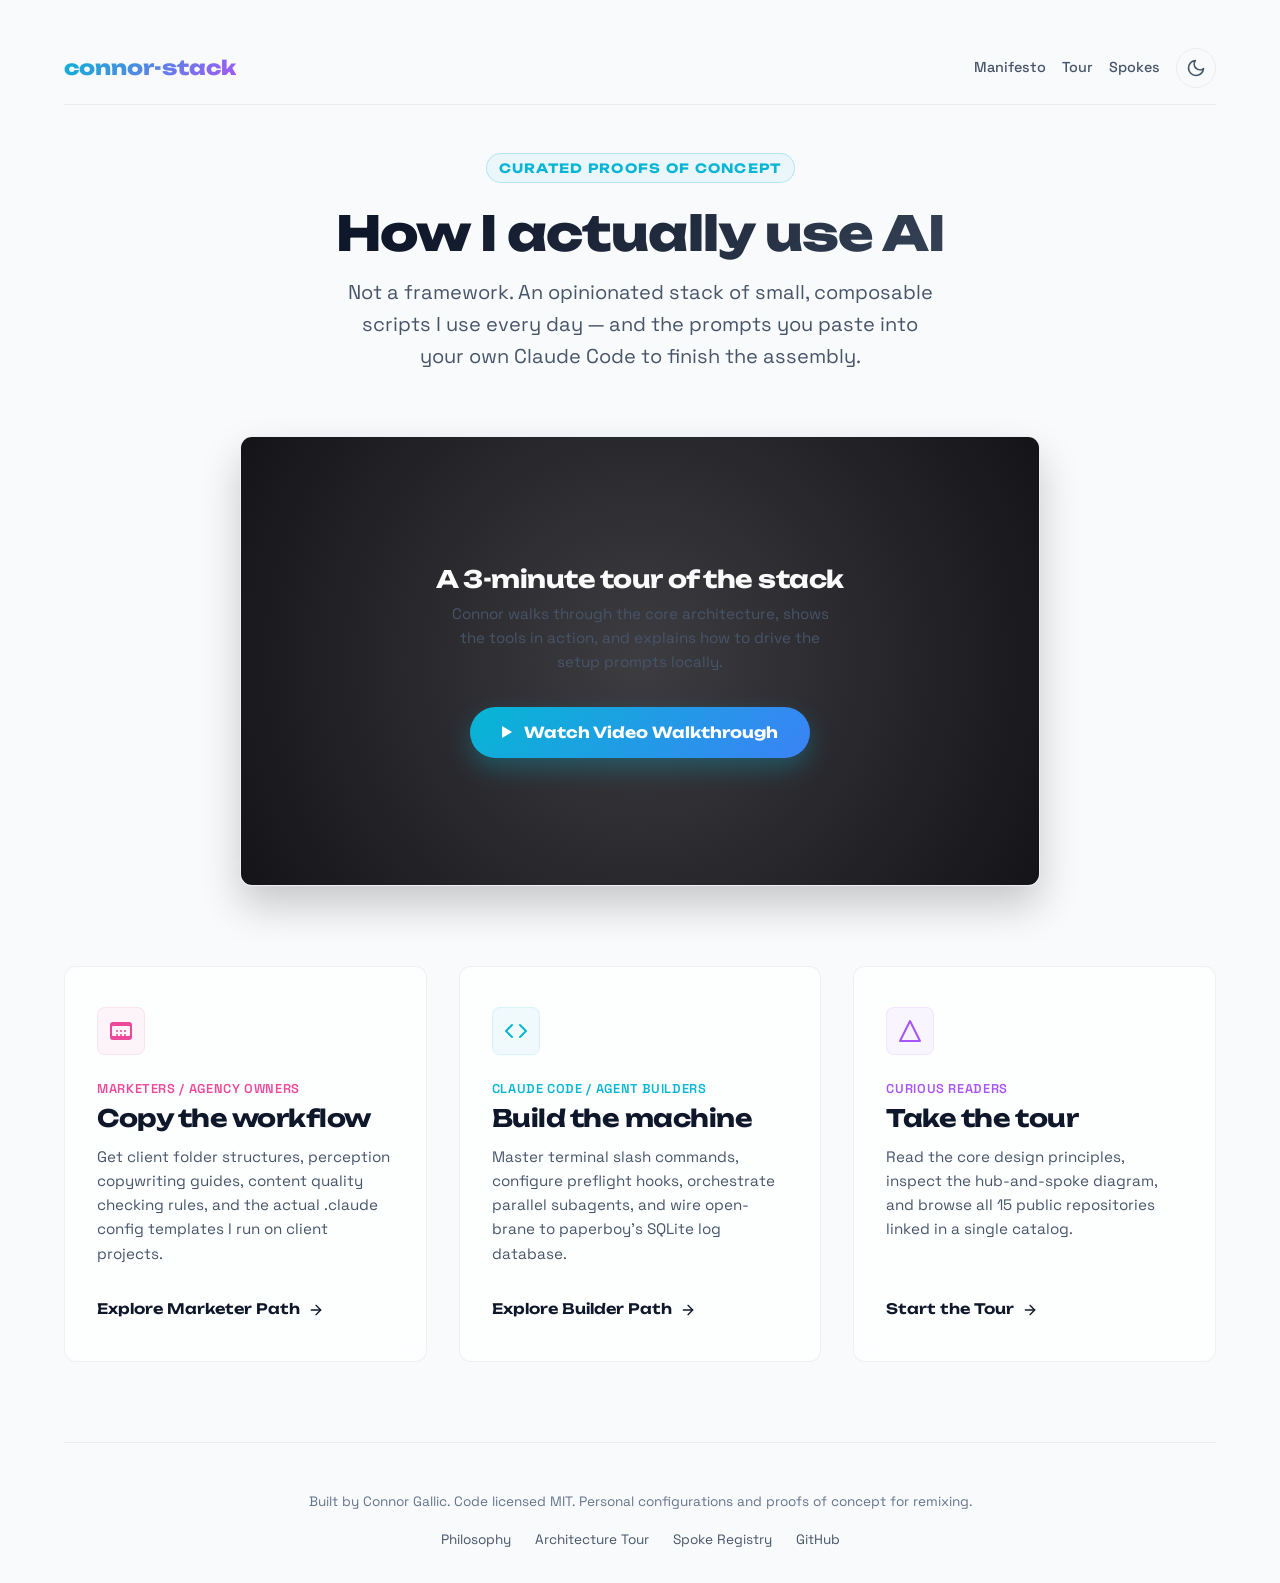
==== index.html @ 99c13b55 "Build Choose-Your-Own-Adventure portal structure and setup prompts" ====
<!DOCTYPE html>
<html lang="en">
<head>
  <meta charset="UTF-8">
  <meta name="viewport" content="width=device-width, initial-scale=1.0">
  <title>connor-stack — Choose Your Own Adventure AI Portal</title>
  <meta name="description" content="An interactive portal showcasing Connor Gallic's personal AI stack. Explore composable agents, content quality loops, and custom setup prompts.">
  <link rel="stylesheet" href="index.css">
</head>
<body>

  <div class="layout-container">
    <!-- Navigation bar -->
    <header class="nav-header" role="banner">
      <a href="index.html" class="brand" id="nav-brand-link">
        <span class="brand-accent">connor-stack</span>
      </a>
      <nav class="nav-actions" role="navigation" aria-label="Main Navigation">
        <a href="philosophy.html" class="nav-link" id="nav-philosophy-link">Manifesto</a>
        <a href="tour.html" class="nav-link" id="nav-tour-link">Tour</a>
        <a href="spokes.html" class="nav-link" id="nav-spokes-link">Spokes</a>
        <button class="theme-toggle-btn" id="theme-toggle-button" aria-label="Toggle color theme" title="Toggle dark/light mode">
          <svg width="20" height="20" viewBox="0 0 24 24" fill="none" stroke="currentColor" stroke-width="2" stroke-linecap="round" stroke-linejoin="round" class="theme-icon">
            <circle cx="12" cy="12" r="4"></circle>
            <path d="M12 2v2"></path>
            <path d="M12 20v2"></path>
            <path d="M5 5l1.5 1.5"></path>
            <path d="M17.5 17.5L19 19"></path>
            <path d="M2 12h2"></path>
            <path d="M20 12h2"></path>
            <path d="M5 19l1.5-1.5"></path>
            <path d="M17.5 6.5L19 5"></path>
          </svg>
        </button>
      </nav>
    </header>

    <!-- Main Content Area -->
    <main role="main">
      <section class="hero" aria-labelledby="main-heading">
        <span class="hero-tag">Curated Proofs of Concept</span>
        <h1 class="hero-title" id="main-heading">How I actually use AI</h1>
        <p class="hero-subtitle">Not a framework. An opinionated stack of small, composable scripts I use every day — and the prompts you paste into your own Claude Code to finish the assembly.</p>
      </section>

      <!-- Video walkthrough player placeholder -->
      <section class="video-showcase" aria-label="Video Introduction">
        <div class="video-wrapper">
          <div class="video-placeholder" id="intro-video-container">
            <h2 class="video-placeholder-title">A 3-minute tour of the stack</h2>
            <p class="video-placeholder-desc">Connor walks through the core architecture, shows the tools in action, and explains how to drive the setup prompts locally.</p>
            <button class="play-trigger" id="video-play-trigger" aria-label="Play introduction video">
              <span class="play-icon"></span>
              <span>Watch Video Walkthrough</span>
            </button>
          </div>
        </div>
      </section>

      <!-- The Three Doors Route Selection -->
      <section class="doors-grid" aria-label="Audience Pathways">
        
        <!-- Marketer Door -->
        <a href="marketer/index.html" class="door-card marketer" id="door-marketer-link">
          <div class="door-icon-wrapper">
            <svg width="24" height="24" viewBox="0 0 24 24" fill="none" stroke="currentColor" stroke-width="2" stroke-linecap="round" stroke-linejoin="round">
              <path d="M4 4h16c1.1 0 2 .9 2 2v12c0 1.1-.9 2-2 2H4c-1.1 0-2-.9-2-2V6c0-1.1.9-2 2-2z"></path>
              <rect x="2" y="6" width="20" height="12" rx="2"></rect>
              <path d="M12 12h.01"></path>
              <path d="M16 16h.01"></path>
              <path d="M8 16h.01"></path>
              <path d="M12 16h.01"></path>
              <path d="M8 12h.01"></path>
              <path d="M16 12h.01"></path>
            </svg>
          </div>
          <span class="door-meta">Marketers / Agency Owners</span>
          <h3 class="door-title">Copy the workflow</h3>
          <p class="door-desc">Get client folder structures, perception copywriting guides, content quality checking rules, and the actual .claude config templates I run on client projects.</p>
          <span class="door-action">
            <span>Explore Marketer Path</span>
            <svg class="arrow-icon" width="16" height="16" viewBox="0 0 24 24" fill="none" stroke="currentColor" stroke-width="2" stroke-linecap="round" stroke-linejoin="round">
              <line x1="5" y1="12" x2="19" y2="12"></line>
              <polyline points="12 5 19 12 12 19"></polyline>
            </svg>
          </span>
        </a>

        <!-- Builder Door -->
        <a href="builder/index.html" class="door-card builder" id="door-builder-link">
          <div class="door-icon-wrapper">
            <svg width="24" height="24" viewBox="0 0 24 24" fill="none" stroke="currentColor" stroke-width="2" stroke-linecap="round" stroke-linejoin="round">
              <polyline points="16 18 22 12 16 6"></polyline>
              <polyline points="8 6 2 12 8 18"></polyline>
            </svg>
          </div>
          <span class="door-meta">Claude Code / Agent Builders</span>
          <h3 class="door-title">Build the machine</h3>
          <p class="door-desc">Master terminal slash commands, configure preflight hooks, orchestrate parallel subagents, and wire open-brane to paperboy's SQLite log database.</p>
          <span class="door-action">
            <span>Explore Builder Path</span>
            <svg class="arrow-icon" width="16" height="16" viewBox="0 0 24 24" fill="none" stroke="currentColor" stroke-width="2" stroke-linecap="round" stroke-linejoin="round">
              <line x1="5" y1="12" x2="19" y2="12"></line>
              <polyline points="12 5 19 12 12 19"></polyline>
            </svg>
          </span>
        </a>

        <!-- Curious Door -->
        <a href="tour.html" class="door-card curious" id="door-tour-link">
          <div class="door-icon-wrapper">
            <svg width="24" height="24" viewBox="0 0 24 24" fill="none" stroke="currentColor" stroke-width="2" stroke-linecap="round" stroke-linejoin="round">
              <polygon points="12 2 2 22 22 22"></polygon>
            </svg>
          </div>
          <span class="door-meta">Curious Readers</span>
          <h3 class="door-title">Take the tour</h3>
          <p class="door-desc">Read the core design principles, inspect the hub-and-spoke diagram, and browse all 15 public repositories linked in a single catalog.</p>
          <span class="door-action">
            <span>Start the Tour</span>
            <svg class="arrow-icon" width="16" height="16" viewBox="0 0 24 24" fill="none" stroke="currentColor" stroke-width="2" stroke-linecap="round" stroke-linejoin="round">
              <line x1="5" y1="12" x2="19" y2="12"></line>
              <polyline points="12 5 19 12 12 19"></polyline>
            </svg>
          </span>
        </a>

      </section>
    </main>

    <!-- Footer Area -->
    <footer class="footer" role="contentinfo">
      <p class="footer-text">Built by Connor Gallic. Code licensed MIT. Personal configurations and proofs of concept for remixing.</p>
      <div class="footer-links">
        <a href="philosophy.html" class="footer-link">Philosophy</a>
        <a href="tour.html" class="footer-link">Architecture Tour</a>
        <a href="spokes.html" class="footer-link">Spoke Registry</a>
        <a href="https://github.com/cgallic/connor-stack" class="footer-link" target="_blank" rel="noopener">GitHub</a>
      </div>
    </footer>
  </div>

  <script>
    // Theme control using light-dark() CSS reactivity and color-scheme properties
    const themeBtn = document.getElementById('theme-toggle-button');
    
    // Get initial preference
    let currentTheme = localStorage.getItem('theme');
    if (!currentTheme) {
      currentTheme = window.matchMedia('(prefers-color-scheme: light)').matches ? 'light' : 'dark';
    }
    
    // Set initial layout
    document.documentElement.style.colorScheme = currentTheme;
    updateThemeIcon(currentTheme);
    
    themeBtn.addEventListener('click', () => {
      const isDark = document.documentElement.style.colorScheme === 'dark';
      const nextTheme = isDark ? 'light' : 'dark';
      
      document.documentElement.style.colorScheme = nextTheme;
      localStorage.setItem('theme', nextTheme);
      updateThemeIcon(nextTheme);
    });

    function updateThemeIcon(theme) {
      const isDark = theme === 'dark';
      // Change SVGs or icon states natively
      themeBtn.querySelector('.theme-icon').innerHTML = isDark 
        ? `<circle cx="12" cy="12" r="4"></circle><path d="M12 2v2"></path><path d="M12 20v2"></path><path d="M5 5l1.5 1.5"></path><path d="M17.5 17.5L19 19"></path><path d="M2 12h2"></path><path d="M20 12h2"></path><path d="M5 19l1.5-1.5"></path><path d="M17.5 6.5L19 5"></path>`
        : `<path d="M21 12.79A9 9 0 1 1 11.21 3 7 7 0 0 0 21 12.79z"></path>`;
    }

    // Video play trigger demo feedback (avoids broken page loads while video is empty)
    const playTrigger = document.getElementById('video-play-trigger');
    playTrigger.addEventListener('click', () => {
      const container = document.getElementById('intro-video-container');
      container.innerHTML = `
        <div style="width: 100%; height: 100%; display: flex; align-items: center; justify-content: center; background: #000;">
          <p style="color: var(--text-dark); font-family: var(--font-display); font-size: 1.1rem; font-weight: 500;">
            Video walkthrough will be recorded and linked before final launch.
          </p>
        </div>
      `;
    });
  </script>
</body>
</html>
---- index.css ----
@import url('https://fonts.googleapis.com/css2?family=Space+Grotesk:wght@400;500;600;700&family=Unbounded:wght@300;400;500;600;700;800;900&display=swap');

:root {
  color-scheme: dark light;
  
  /* Palette definitions using modern color spec */
  --bg-dark: #08070b;
  --bg-light: #f8fafc;
  --text-dark: #fafafa;
  --text-light: #0f172a;
  
  --primary-glow: rgba(59, 130, 246, 0.15);
  --accent-cyan: #06b6d4;
  --accent-blue: #3b82f6;
  --accent-purple: #a855f7;
  --accent-pink: #ec4899;
  
  /* Apply light-dark() native utility */
  --background: light-dark(var(--bg-light), var(--bg-dark));
  --text-primary: light-dark(var(--text-light), var(--text-dark));
  --text-secondary: light-dark(#475569, #94a3b8);
  --text-muted: light-dark(#64748b, #64748b);
  
  --card-bg: light-dark(rgba(255, 255, 255, 0.7), rgba(13, 12, 18, 0.6));
  --card-border: light-dark(rgba(15, 23, 42, 0.06), rgba(255, 255, 255, 0.05));
  --card-border-hover: light-dark(rgba(59, 130, 246, 0.3), rgba(6, 182, 212, 0.3));
  
  --nav-bg: light-dark(rgba(241, 245, 249, 0.8), rgba(8, 7, 11, 0.7));
  
  --scrollbar-thumb: light-dark(#cbd5e1, #1e1b4b);
  --scrollbar-track: light-dark(#f1f5f9, #08070b);
  
  --code-bg: light-dark(#f1f5f9, #111019);
  --code-border: light-dark(#e2e8f0, #222035);
  
  --font-display: 'Unbounded', -apple-system, BlinkMacSystemFont, 'Segoe UI', Roboto, sans-serif;
  --font-sans: 'Space Grotesk', -apple-system, BlinkMacSystemFont, 'Segoe UI', Roboto, sans-serif;
  
  --transition-speed: 0.3s;
  --transition-bounce: cubic-bezier(0.34, 1.56, 0.64, 1);
}

/* Reset and base configurations */
* {
  box-sizing: border-box;
  margin: 0;
  padding: 0;
}

html {
  scroll-behavior: smooth;
  height: 100%;
}

body {
  background-color: var(--background);
  color: var(--text-primary);
  font-family: var(--font-sans);
  line-height: 1.6;
  min-height: 100%;
  overflow-x: hidden;
  transition: background-color var(--transition-speed) ease, color var(--transition-speed) ease;
}

/* Scrollbar customization */
body {
  scrollbar-color: var(--scrollbar-thumb) var(--scrollbar-track);
  scrollbar-width: thin;
}

::-webkit-scrollbar {
  width: 8px;
  height: 8px;
}

::-webkit-scrollbar-track {
  background: var(--scrollbar-track);
}

::-webkit-scrollbar-thumb {
  background: var(--scrollbar-thumb);
  border-radius: 4px;
}

/* Typography styles matching voice rules (no visual clutter, clean weights) */
h1, h2, h3, h4, h5, h6 {
  font-family: var(--font-display);
  font-weight: 700;
  letter-spacing: -0.02em;
  line-height: 1.2;
}

p {
  font-weight: 400;
  color: var(--text-secondary);
}

/* Selection highlight */
::selection {
  background-color: rgba(6, 182, 212, 0.25);
  color: inherit;
}

/* Main Layout Grid */
.layout-container {
  max-width: 1200px;
  margin: 0 auto;
  padding: 2rem 1.5rem;
  display: flex;
  flex-direction: column;
  min-height: 100vh;
}

/* Navigation bar */
.nav-header {
  display: flex;
  justify-content: space-between;
  align-items: center;
  padding: 1rem 0;
  margin-bottom: 3rem;
  border-bottom: 1px solid var(--card-border);
}

.brand {
  font-family: var(--font-display);
  font-size: 1.25rem;
  font-weight: 800;
  text-decoration: none;
  color: var(--text-primary);
  display: flex;
  align-items: center;
  gap: 0.5rem;
}

.brand-accent {
  background: linear-gradient(135deg, var(--accent-cyan), var(--accent-purple));
  -webkit-background-clip: text;
  -webkit-text-fill-color: transparent;
}

.nav-actions {
  display: flex;
  align-items: center;
  gap: 1rem;
}

.nav-link {
  text-decoration: none;
  color: var(--text-secondary);
  font-size: 0.9rem;
  font-weight: 500;
  transition: color var(--transition-speed) ease;
}

.nav-link:hover {
  color: var(--text-primary);
}

/* Theme Toggle Button */
.theme-toggle-btn {
  background: none;
  border: 1px solid var(--card-border);
  border-radius: 9999px;
  width: 40px;
  height: 40px;
  cursor: pointer;
  display: flex;
  align-items: center;
  justify-content: center;
  color: var(--text-secondary);
  transition: all var(--transition-speed) ease;
}

.theme-toggle-btn:hover {
  border-color: var(--accent-cyan);
  color: var(--text-primary);
  box-shadow: 0 0 10px rgba(6, 182, 212, 0.15);
}

/* Hero Section */
.hero {
  text-align: center;
  margin-bottom: 4rem;
  animation: fadeIn 0.8s ease-out;
}

.hero-tag {
  display: inline-block;
  font-family: var(--font-display);
  font-size: 0.8rem;
  font-weight: 700;
  text-transform: uppercase;
  letter-spacing: 0.1em;
  padding: 0.25rem 0.75rem;
  border: 1px solid rgba(6, 182, 212, 0.25);
  border-radius: 9999px;
  color: var(--accent-cyan);
  background-color: rgba(6, 182, 212, 0.05);
  margin-bottom: 1.5rem;
}

.hero-title {
  font-size: 3rem;
  font-weight: 800;
  margin-bottom: 1rem;
  line-height: 1.1;
  background: linear-gradient(135deg, var(--text-primary) 30%, var(--text-secondary));
  -webkit-background-clip: text;
  -webkit-text-fill-color: transparent;
}

.hero-subtitle {
  font-size: 1.25rem;
  max-width: 600px;
  margin: 0 auto;
  color: var(--text-secondary);
}

/* Media Video Section */
.video-showcase {
  margin-bottom: 5rem;
  animation: fadeIn 1s ease-out;
}

.video-wrapper {
  position: relative;
  width: 100%;
  max-width: 800px;
  margin: 0 auto;
  aspect-ratio: 16/9;
  border-radius: 12px;
  overflow: hidden;
  background: var(--card-bg);
  border: 1px solid var(--card-border);
  box-shadow: 0 20px 40px rgba(0, 0, 0, 0.2);
}

.video-placeholder {
  position: absolute;
  inset: 0;
  display: flex;
  flex-direction: column;
  align-items: center;
  justify-content: center;
  text-align: center;
  background: radial-gradient(circle at center, rgba(13, 12, 18, 0.8) 0%, rgba(8, 7, 11, 0.95) 100%);
  padding: 2rem;
  z-index: 2;
  transition: opacity var(--transition-speed) ease;
}

.video-placeholder-title {
  font-size: 1.5rem;
  font-weight: 700;
  margin-bottom: 0.5rem;
  color: var(--text-dark);
}

.video-placeholder-desc {
  font-size: 0.95rem;
  color: var(--text-secondary);
  max-width: 400px;
  margin-bottom: 2rem;
}

.play-trigger {
  background: linear-gradient(135deg, var(--accent-cyan), var(--accent-blue));
  border: none;
  border-radius: 9999px;
  padding: 1rem 2rem;
  font-family: var(--font-display);
  font-size: 0.95rem;
  font-weight: 700;
  color: #ffffff;
  cursor: pointer;
  display: flex;
  align-items: center;
  gap: 0.75rem;
  box-shadow: 0 10px 25px rgba(6, 182, 212, 0.3);
  transition: all var(--transition-speed) var(--transition-bounce);
}

.play-trigger:hover {
  transform: scale(1.05);
  box-shadow: 0 15px 30px rgba(6, 182, 212, 0.4);
}

.play-icon {
  width: 0;
  height: 0;
  border-top: 6px solid transparent;
  border-bottom: 6px solid transparent;
  border-left: 10px solid #ffffff;
}

/* Card Doors Grid */
.doors-grid {
  display: grid;
  grid-template-columns: repeat(auto-fit, minmax(320px, 1fr));
  gap: 2rem;
  margin-bottom: 5rem;
}

.door-card {
  background: var(--card-bg);
  border: 1px solid var(--card-border);
  border-radius: 12px;
  padding: 2.5rem 2rem;
  text-decoration: none;
  color: inherit;
  display: flex;
  flex-direction: column;
  position: relative;
  overflow: hidden;
  transition: all var(--transition-speed) var(--transition-bounce);
  backdrop-filter: blur(12px);
  -webkit-backdrop-filter: blur(12px);
}

.door-card::before {
  content: '';
  position: absolute;
  top: 0;
  left: 0;
  right: 0;
  height: 2px;
  background: linear-gradient(90deg, transparent, transparent);
  transition: background var(--transition-speed) ease;
}

.door-card:hover {
  transform: translateY(-6px);
  border-color: var(--card-border-hover);
  box-shadow: 0 15px 30px rgba(8, 7, 11, 0.15), 0 0 20px rgba(6, 182, 212, 0.05);
}

.door-card.marketer:hover::before {
  background: linear-gradient(90deg, transparent, var(--accent-pink), transparent);
}

.door-card.builder:hover::before {
  background: linear-gradient(90deg, transparent, var(--accent-cyan), transparent);
}

.door-card.curious:hover::before {
  background: linear-gradient(90deg, transparent, var(--accent-purple), transparent);
}

.door-icon-wrapper {
  width: 48px;
  height: 48px;
  border-radius: 8px;
  display: flex;
  align-items: center;
  justify-content: center;
  margin-bottom: 1.5rem;
  background-color: rgba(255, 255, 255, 0.03);
  border: 1px solid var(--card-border);
}

.door-card.marketer .door-icon-wrapper {
  color: var(--accent-pink);
  background-color: rgba(236, 72, 153, 0.05);
  border-color: rgba(236, 72, 153, 0.1);
}

.door-card.builder .door-icon-wrapper {
  color: var(--accent-cyan);
  background-color: rgba(6, 182, 212, 0.05);
  border-color: rgba(6, 182, 212, 0.1);
}

.door-card.curious .door-icon-wrapper {
  color: var(--accent-purple);
  background-color: rgba(168, 85, 247, 0.05);
  border-color: rgba(168, 85, 247, 0.1);
}

.door-title {
  font-size: 1.5rem;
  font-weight: 700;
  margin-bottom: 0.75rem;
  color: var(--text-primary);
  display: flex;
  align-items: center;
  justify-content: space-between;
}

.door-meta {
  font-size: 0.8rem;
  text-transform: uppercase;
  letter-spacing: 0.05em;
  font-weight: 600;
  margin-bottom: 0.25rem;
}

.door-card.marketer .door-meta { color: var(--accent-pink); }
.door-card.builder .door-meta { color: var(--accent-cyan); }
.door-card.curious .door-meta { color: var(--accent-purple); }

.door-desc {
  font-size: 0.95rem;
  color: var(--text-secondary);
  margin-bottom: 2rem;
  flex-grow: 1;
}

.door-action {
  font-family: var(--font-display);
  font-weight: 600;
  font-size: 0.9rem;
  display: flex;
  align-items: center;
  gap: 0.5rem;
  color: var(--text-primary);
}

.arrow-icon {
  transition: transform var(--transition-speed) var(--transition-bounce);
}

.door-card:hover .arrow-icon {
  transform: translateX(4px);
}

/* Footer rules */
.footer {
  margin-top: auto;
  padding-top: 3rem;
  border-top: 1px solid var(--card-border);
  text-align: center;
}

.footer-text {
  font-size: 0.85rem;
  color: var(--text-muted);
}

.footer-links {
  display: flex;
  justify-content: center;
  gap: 1.5rem;
  margin-top: 1rem;
}

.footer-link {
  text-decoration: none;
  font-size: 0.85rem;
  color: var(--text-secondary);
  transition: color var(--transition-speed) ease;
}

.footer-link:hover {
  color: var(--text-primary);
}

/* Keyframes animations */
@keyframes fadeIn {
  from {
    opacity: 0;
    transform: translateY(10px);
  }
  to {
    opacity: 1;
    transform: translateY(0);
  }
}

/* Responsive breakdowns */
@media (max-width: 768px) {
  .hero-title {
    font-size: 2.25rem;
  }
  
  .hero-subtitle {
    font-size: 1.1rem;
  }
  
  .doors-grid {
    grid-template-columns: 1fr;
  }
}
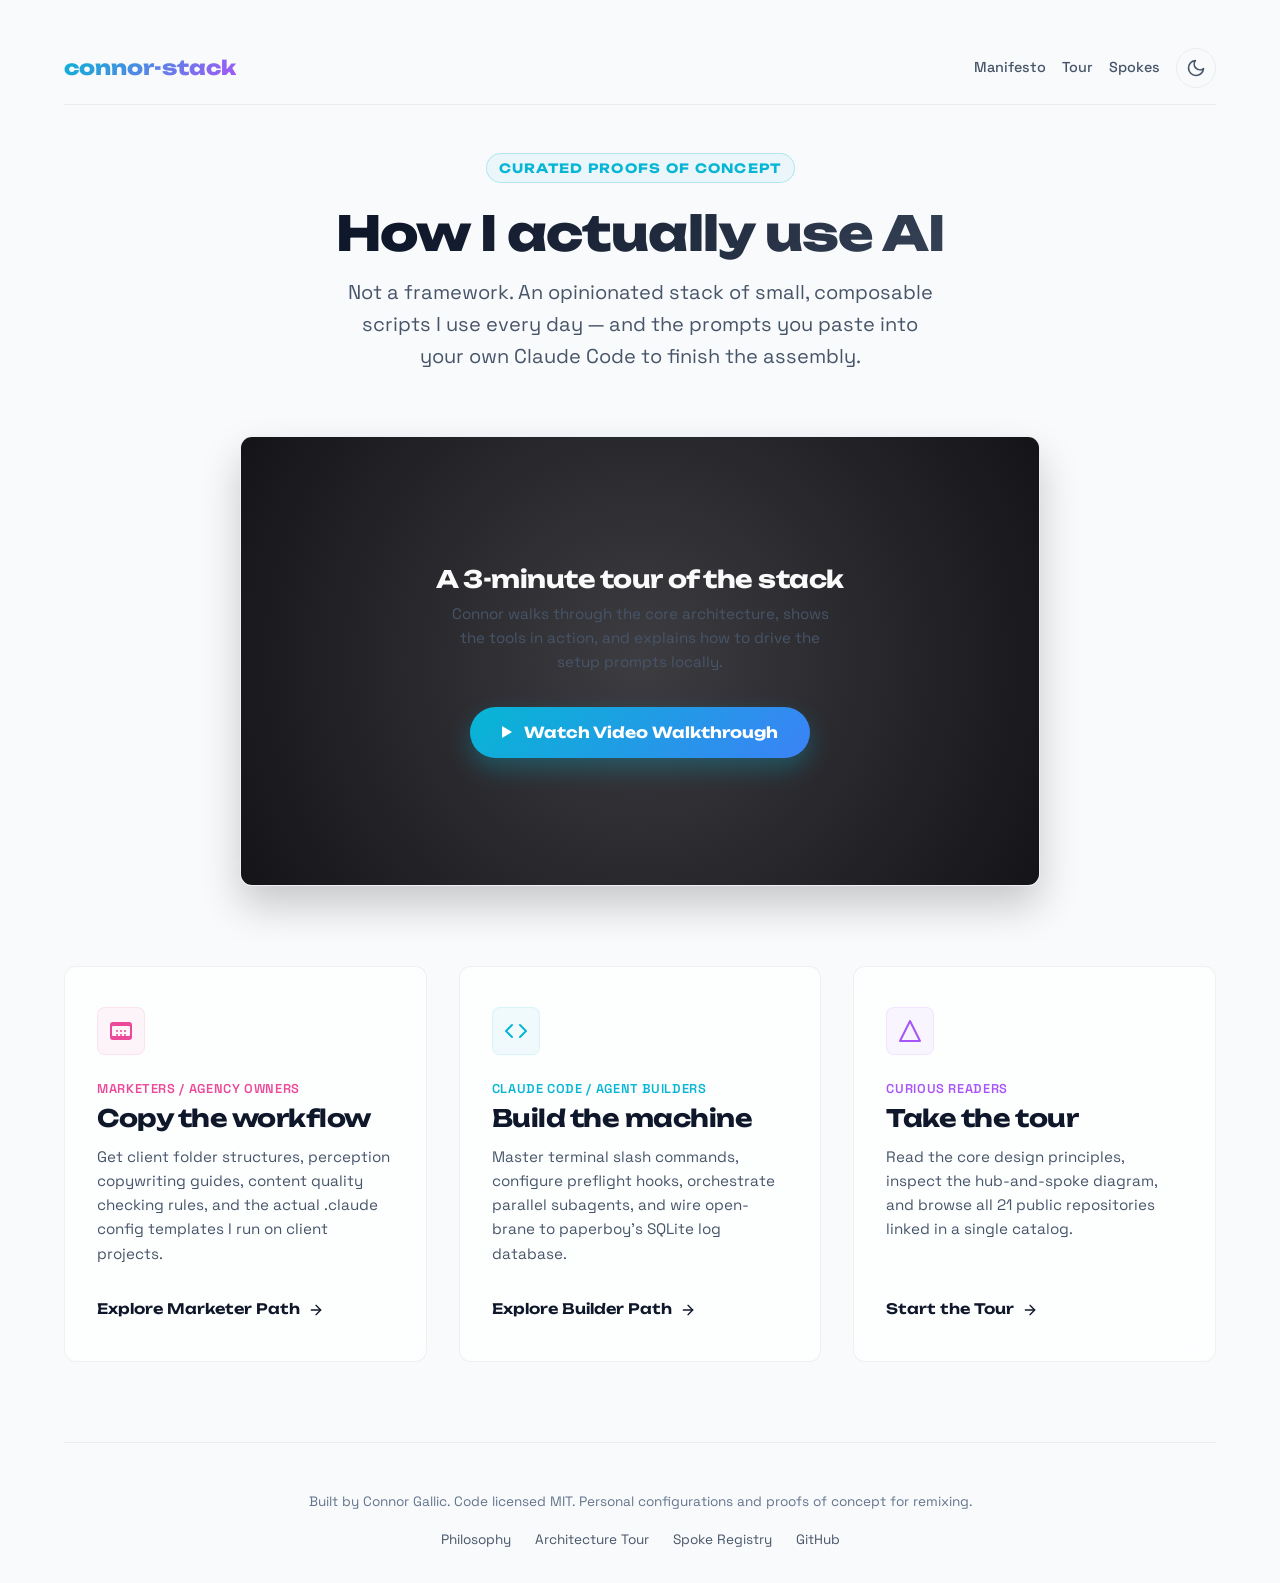
==== commit ad127cc8: "Add missing public repositories and update total spokes count to 21 across pages and orientation pro" ====
--- a/index.html
+++ b/index.html
@@ -115,7 +115,7 @@
           </div>
           <span class="door-meta">Curious Readers</span>
           <h3 class="door-title">Take the tour</h3>
-          <p class="door-desc">Read the core design principles, inspect the hub-and-spoke diagram, and browse all 15 public repositories linked in a single catalog.</p>
+          <p class="door-desc">Read the core design principles, inspect the hub-and-spoke diagram, and browse all 21 public repositories linked in a single catalog.</p>
           <span class="door-action">
             <span>Start the Tour</span>
             <svg class="arrow-icon" width="16" height="16" viewBox="0 0 24 24" fill="none" stroke="currentColor" stroke-width="2" stroke-linecap="round" stroke-linejoin="round">
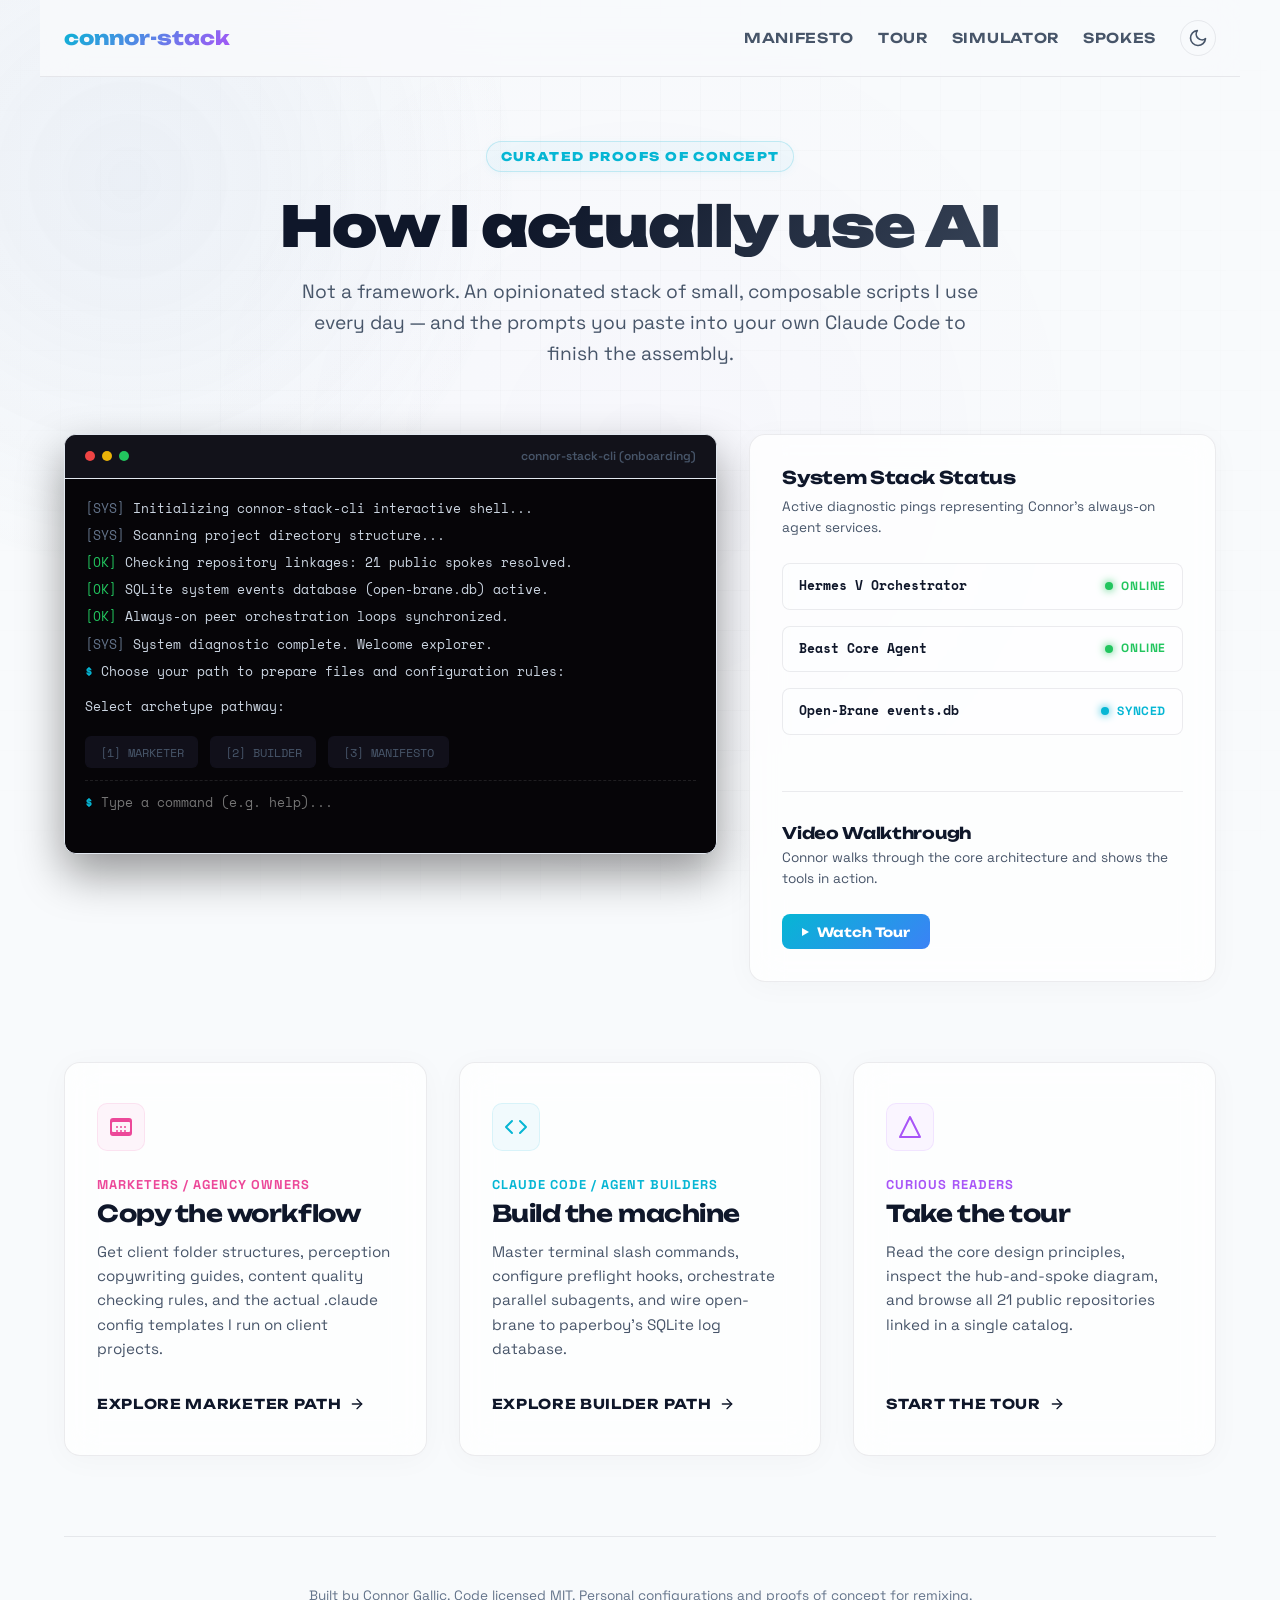
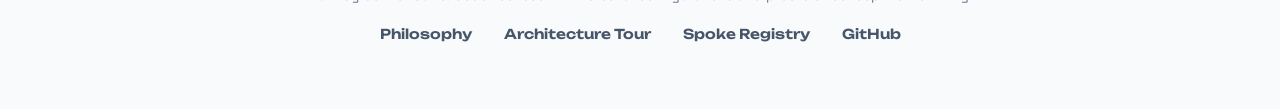
==== commit f35324cf: "feat: implement interactive hacking console, audio synthesizer, matrix canvas, mouse-glow tracking, " ====
--- a/index.html
+++ b/index.html
@@ -6,8 +6,268 @@
   <title>connor-stack — Choose Your Own Adventure AI Portal</title>
   <meta name="description" content="An interactive portal showcasing Connor Gallic's personal AI stack. Explore composable agents, content quality loops, and custom setup prompts.">
   <link rel="stylesheet" href="index.css">
+  <style>
+    /* Homepage-specific styles for the interactive terminal */
+    .dashboard-section {
+      display: grid;
+      grid-template-columns: 1.4fr 1fr;
+      gap: 2rem;
+      margin-bottom: 5rem;
+      animation: fadeIn 1s ease-out;
+    }
+
+    @media (max-width: 900px) {
+      .dashboard-section {
+        grid-template-columns: 1fr;
+      }
+    }
+
+    .home-terminal {
+      display: flex;
+      flex-direction: column;
+      height: 420px;
+    }
+
+    .home-terminal .terminal-body {
+      flex-grow: 1;
+      height: 340px;
+      overflow-y: auto;
+      font-family: var(--font-mono);
+      font-size: 0.8rem;
+      background: #060508;
+      padding: 1.25rem;
+      border-radius: 0 0 12px 12px;
+      line-height: 1.5;
+    }
+
+    .term-log-line {
+      margin-bottom: 0.5rem;
+      white-space: pre-wrap;
+    }
+
+    .term-prompt-line {
+      color: var(--accent-cyan);
+      font-weight: 700;
+    }
+
+    .term-success-line {
+      color: #22c55e;
+    }
+
+    .term-system-line {
+      color: var(--text-muted);
+    }
+
+    .term-selection-line {
+      margin-top: 1rem;
+      display: flex;
+      flex-direction: column;
+      gap: 0.5rem;
+    }
+
+    .term-btn-row {
+      display: flex;
+      gap: 0.75rem;
+      flex-wrap: wrap;
+      margin-top: 0.5rem;
+    }
+
+    .term-interactive-btn {
+      background: #11101a;
+      border: 1px solid var(--card-border);
+      color: var(--text-secondary);
+      font-family: var(--font-mono);
+      font-size: 0.75rem;
+      padding: 0.4rem 0.85rem;
+      border-radius: 6px;
+      cursor: pointer;
+      transition: all var(--transition-speed);
+    }
+
+    .term-interactive-btn:hover {
+      border-color: var(--accent-cyan);
+      color: var(--text-primary);
+      background: rgba(6, 182, 212, 0.05);
+    }
+
+    .cursor-blink {
+      display: inline-block;
+      width: 8px;
+      height: 14px;
+      background: var(--text-primary);
+      margin-left: 2px;
+      animation: cursorBlink 1s step-end infinite;
+      vertical-align: middle;
+    }
+
+    @keyframes cursorBlink {
+      from, to { background-color: transparent }
+      50% { background-color: var(--text-primary) }
+    }
+
+    /* Live Stack Pings panel */
+    .status-panel {
+      background: var(--card-bg);
+      border: 1px solid var(--card-border);
+      border-radius: 16px;
+      padding: 2rem;
+      display: flex;
+      flex-direction: column;
+      justify-content: space-between;
+      backdrop-filter: blur(16px);
+      -webkit-backdrop-filter: blur(16px);
+      box-shadow: 0 4px 30px rgba(0, 0, 0, 0.03);
+    }
+
+    .status-header {
+      margin-bottom: 1.5rem;
+    }
+
+    .status-title {
+      font-family: var(--font-display);
+      font-size: 1.1rem;
+      font-weight: 700;
+      color: var(--text-primary);
+      margin-bottom: 0.5rem;
+    }
+
+    .status-desc {
+      font-size: 0.85rem;
+      color: var(--text-secondary);
+    }
+
+    .status-list {
+      display: flex;
+      flex-direction: column;
+      gap: 1rem;
+      margin-bottom: 1.5rem;
+    }
+
+    .status-item {
+      display: flex;
+      justify-content: space-between;
+      align-items: center;
+      padding: 0.75rem 1rem;
+      background: rgba(255, 255, 255, 0.02);
+      border: 1px solid var(--card-border);
+      border-radius: 8px;
+    }
+
+    .status-name {
+      font-family: var(--font-mono);
+      font-size: 0.8rem;
+      font-weight: 700;
+      color: var(--text-primary);
+    }
+
+    .status-indicator-group {
+      display: flex;
+      align-items: center;
+      gap: 0.5rem;
+    }
+
+    .status-text {
+      font-size: 0.75rem;
+      font-weight: 700;
+      text-transform: uppercase;
+      letter-spacing: 0.05em;
+    }
+
+    .status-text.online {
+      color: #22c55e;
+    }
+
+    .status-text.synced {
+      color: var(--accent-cyan);
+    }
+
+    /* Video section styling */
+    .video-showcase-inline {
+      border-top: 1px solid var(--card-border);
+      padding-top: 2rem;
+      margin-top: 2rem;
+      display: flex;
+      justify-content: space-between;
+      align-items: center;
+      flex-wrap: wrap;
+      gap: 1.5rem;
+    }
+
+    .video-info-block {
+      flex-grow: 1;
+      min-width: 250px;
+    }
+
+    .video-title-mini {
+      font-family: var(--font-display);
+      font-size: 1rem;
+      font-weight: 700;
+      color: var(--text-primary);
+      margin-bottom: 0.25rem;
+    }
+
+    .video-desc-mini {
+      font-size: 0.85rem;
+      color: var(--text-secondary);
+      max-width: 450px;
+    }
+
+    .video-btn-container {
+      display: flex;
+      align-items: center;
+    }
+
+    .play-btn-mini {
+      background: linear-gradient(135deg, var(--accent-cyan), var(--accent-blue));
+      border: none;
+      border-radius: 8px;
+      padding: 0.6rem 1.25rem;
+      font-family: var(--font-display);
+      font-size: 0.8rem;
+      font-weight: 700;
+      color: #ffffff;
+      cursor: pointer;
+      display: flex;
+      align-items: center;
+      gap: 0.5rem;
+      transition: all var(--transition-speed);
+    }
+
+    .play-btn-mini:hover {
+      box-shadow: 0 4px 15px rgba(6, 182, 212, 0.3);
+      transform: translateY(-1px);
+    }
+
+    .play-icon-mini {
+      width: 0;
+      height: 0;
+      border-top: 4px solid transparent;
+      border-bottom: 4px solid transparent;
+      border-left: 7px solid #ffffff;
+    }
+
+    /* Pathway link unlock overlay */
+    .glow-unlock-btn {
+      background: linear-gradient(135deg, var(--accent-cyan), var(--accent-purple));
+      color: #ffffff !important;
+      border: none;
+      box-shadow: 0 4px 15px rgba(168, 85, 247, 0.3);
+      animation: pulseGlowBtn 2s infinite;
+    }
+
+    @keyframes pulseGlowBtn {
+      0% { box-shadow: 0 0 0 0 rgba(168, 85, 247, 0.5); }
+      70% { box-shadow: 0 0 0 10px rgba(168, 85, 247, 0); }
+      100% { box-shadow: 0 0 0 0 rgba(168, 85, 247, 0); }
+    }
+  </style>
 </head>
 <body>
+
+  <!-- Matrix Digital Rain Background Overlay -->
+  <div class="matrix-canvas-container" id="matrix-canvas-container">
+    <canvas id="matrix-rain-canvas"></canvas>
+  </div>
 
   <div class="layout-container">
     <!-- Navigation bar -->
@@ -18,6 +278,7 @@
       <nav class="nav-actions" role="navigation" aria-label="Main Navigation">
         <a href="philosophy.html" class="nav-link" id="nav-philosophy-link">Manifesto</a>
         <a href="tour.html" class="nav-link" id="nav-tour-link">Tour</a>
+        <a href="cmo-simulator.html" class="nav-link" id="nav-simulator-link">Simulator</a>
         <a href="spokes.html" class="nav-link" id="nav-spokes-link">Spokes</a>
         <button class="theme-toggle-btn" id="theme-toggle-button" aria-label="Toggle color theme" title="Toggle dark/light mode">
           <svg width="20" height="20" viewBox="0 0 24 24" fill="none" stroke="currentColor" stroke-width="2" stroke-linecap="round" stroke-linejoin="round" class="theme-icon">
@@ -43,16 +304,70 @@
         <p class="hero-subtitle">Not a framework. An opinionated stack of small, composable scripts I use every day — and the prompts you paste into your own Claude Code to finish the assembly.</p>
       </section>
 
-      <!-- Video walkthrough player placeholder -->
-      <section class="video-showcase" aria-label="Video Introduction">
-        <div class="video-wrapper">
-          <div class="video-placeholder" id="intro-video-container">
-            <h2 class="video-placeholder-title">A 3-minute tour of the stack</h2>
-            <p class="video-placeholder-desc">Connor walks through the core architecture, shows the tools in action, and explains how to drive the setup prompts locally.</p>
-            <button class="play-trigger" id="video-play-trigger" aria-label="Play introduction video">
-              <span class="play-icon"></span>
-              <span>Watch Video Walkthrough</span>
-            </button>
+      <!-- Active Dashboard: Onboarding Terminal + Stack Status -->
+      <section class="dashboard-section" aria-label="Interactive Command Dashboard">
+        <!-- Interactive Terminal -->
+        <div class="terminal-window home-terminal">
+          <div class="terminal-header">
+            <div class="terminal-dots">
+              <div class="terminal-dot red"></div>
+              <div class="terminal-dot yellow"></div>
+              <div class="terminal-dot green"></div>
+            </div>
+            <div class="terminal-title">connor-stack-cli (onboarding)</div>
+          </div>
+          <div class="terminal-body" id="term-onboarding-logs">
+            <div id="terminal-logs-content"></div>
+            <div class="terminal-input-container" id="terminal-input-row" style="display: none;">
+              <span class="term-prompt-line">$ </span>
+              <input type="text" class="terminal-text-input" id="terminal-text-input" autocomplete="off" placeholder="Type a command (e.g. help)...">
+            </div>
+          </div>
+        </div>
+
+        <!-- Stack Status & Video Link -->
+        <div class="status-panel">
+          <div class="status-header">
+            <h2 class="status-title">System Stack Status</h2>
+            <p class="status-desc">Active diagnostic pings representing Connor's always-on agent services.</p>
+          </div>
+
+          <div class="status-list">
+            <div class="status-item">
+              <span class="status-name">Hermes V Orchestrator</span>
+              <div class="status-indicator-group">
+                <span class="pulse-indicator"></span>
+                <span class="status-text online">Online</span>
+              </div>
+            </div>
+            <div class="status-item">
+              <span class="status-name">Beast Core Agent</span>
+              <div class="status-indicator-group">
+                <span class="pulse-indicator"></span>
+                <span class="status-text online">Online</span>
+              </div>
+            </div>
+            <div class="status-item">
+              <span class="status-name">Open-Brane events.db</span>
+              <div class="status-indicator-group">
+                <span class="pulse-indicator" style="background-color: var(--accent-cyan); box-shadow: 0 0 8px var(--accent-cyan);"></span>
+                <span class="status-text synced">Synced</span>
+              </div>
+            </div>
+          </div>
+
+          <!-- Video introduction inline trigger -->
+          <div class="video-showcase-inline">
+            <div class="video-info-block">
+              <h3 class="video-title-mini">Video Walkthrough</h3>
+              <p class="video-desc-mini">Connor walks through the core architecture and shows the tools in action.</p>
+            </div>
+            <div class="video-btn-container" id="video-btn-wrapper">
+              <button class="play-btn-mini" id="video-play-trigger" aria-label="Watch video walkthrough">
+                <span class="play-icon-mini"></span>
+                <span>Watch Tour</span>
+              </button>
+            </div>
           </div>
         </div>
       </section>
@@ -77,7 +392,7 @@
           <span class="door-meta">Marketers / Agency Owners</span>
           <h3 class="door-title">Copy the workflow</h3>
           <p class="door-desc">Get client folder structures, perception copywriting guides, content quality checking rules, and the actual .claude config templates I run on client projects.</p>
-          <span class="door-action">
+          <span class="door-action" id="marketer-action-span">
             <span>Explore Marketer Path</span>
             <svg class="arrow-icon" width="16" height="16" viewBox="0 0 24 24" fill="none" stroke="currentColor" stroke-width="2" stroke-linecap="round" stroke-linejoin="round">
               <line x1="5" y1="12" x2="19" y2="12"></line>
@@ -97,7 +412,7 @@
           <span class="door-meta">Claude Code / Agent Builders</span>
           <h3 class="door-title">Build the machine</h3>
           <p class="door-desc">Master terminal slash commands, configure preflight hooks, orchestrate parallel subagents, and wire open-brane to paperboy's SQLite log database.</p>
-          <span class="door-action">
+          <span class="door-action" id="builder-action-span">
             <span>Explore Builder Path</span>
             <svg class="arrow-icon" width="16" height="16" viewBox="0 0 24 24" fill="none" stroke="currentColor" stroke-width="2" stroke-linecap="round" stroke-linejoin="round">
               <line x1="5" y1="12" x2="19" y2="12"></line>
@@ -165,23 +480,509 @@
 
     function updateThemeIcon(theme) {
       const isDark = theme === 'dark';
-      // Change SVGs or icon states natively
       themeBtn.querySelector('.theme-icon').innerHTML = isDark 
         ? `<circle cx="12" cy="12" r="4"></circle><path d="M12 2v2"></path><path d="M12 20v2"></path><path d="M5 5l1.5 1.5"></path><path d="M17.5 17.5L19 19"></path><path d="M2 12h2"></path><path d="M20 12h2"></path><path d="M5 19l1.5-1.5"></path><path d="M17.5 6.5L19 5"></path>`
         : `<path d="M21 12.79A9 9 0 1 1 11.21 3 7 7 0 0 0 21 12.79z"></path>`;
     }
 
-    // Video play trigger demo feedback (avoids broken page loads while video is empty)
+    // Web Audio Synthesizer Logic
+    let audioCtx = null;
+    let soundEnabled = true;
+
+    function getAudioContext() {
+      if (!audioCtx) {
+        audioCtx = new (window.AudioContext || window.webkitAudioContext)();
+      }
+      return audioCtx;
+    }
+
+    function playTone(freqStart, freqEnd, duration, type = 'sine', volume = 0.05) {
+      if (!soundEnabled) return;
+      try {
+        const ctx = getAudioContext();
+        if (ctx.state === 'suspended') {
+          ctx.resume();
+        }
+        const osc = ctx.createOscillator();
+        const gain = ctx.createGain();
+        
+        osc.type = type;
+        osc.frequency.setValueAtTime(freqStart, ctx.currentTime);
+        if (freqEnd && freqEnd !== freqStart) {
+          osc.frequency.exponentialRampToValueAtTime(freqEnd, ctx.currentTime + duration);
+        }
+        
+        gain.gain.setValueAtTime(volume, ctx.currentTime);
+        gain.gain.exponentialRampToValueAtTime(0.0001, ctx.currentTime + duration);
+        
+        osc.connect(gain);
+        gain.connect(ctx.destination);
+        
+        osc.start();
+        osc.stop(ctx.currentTime + duration);
+      } catch (e) {
+        console.warn("Web Audio API not supported/blocked", e);
+      }
+    }
+
+    const playTick = () => playTone(1200, 1000, 0.015, 'triangle', 0.01);
+    const playSuccess = () => {
+      playTone(523.25, 523.25, 0.08, 'sine', 0.03);
+      setTimeout(() => playTone(659.25, 659.25, 0.08, 'sine', 0.03), 80);
+      setTimeout(() => playTone(783.99, 783.99, 0.15, 'sine', 0.03), 160);
+    };
+    const playChirp = () => playTone(800, 1600, 0.05, 'sine', 0.02);
+    const playLaser = () => playTone(2000, 150, 0.25, 'sawtooth', 0.015);
+    const playError = () => playTone(150, 120, 0.15, 'sawtooth', 0.03);
+    const playBoot = () => {
+      playTone(110, 220, 0.4, 'sine', 0.04);
+      setTimeout(() => playTone(165, 330, 0.4, 'sine', 0.03), 150);
+    };
+
+    function attachAudioFeedback() {
+      const elements = document.querySelectorAll('a, button, .term-interactive-btn');
+      elements.forEach(el => {
+        if (el.dataset.soundAttached) return;
+        el.dataset.soundAttached = "true";
+        
+        el.addEventListener('mouseenter', () => {
+          playTick();
+        });
+        el.addEventListener('click', () => {
+          if (el.classList.contains('glow-unlock-btn')) {
+            playSuccess();
+          } else if (el.id === 'theme-toggle-button') {
+            playChirp();
+          } else {
+            playTick();
+          }
+        });
+      });
+    }
+
+    // Video play trigger feedback
     const playTrigger = document.getElementById('video-play-trigger');
     playTrigger.addEventListener('click', () => {
-      const container = document.getElementById('intro-video-container');
-      container.innerHTML = `
-        <div style="width: 100%; height: 100%; display: flex; align-items: center; justify-content: center; background: #000;">
-          <p style="color: var(--text-dark); font-family: var(--font-display); font-size: 1.1rem; font-weight: 500;">
-            Video walkthrough will be recorded and linked before final launch.
-          </p>
+      const wrapper = document.getElementById('video-btn-wrapper');
+      wrapper.innerHTML = `
+        <span style="font-size: 0.8rem; color: var(--text-secondary); font-weight: 500;">
+          Video coming soon
+        </span>
+      `;
+    });
+
+    // Matrix Digital Rain Canvas Logic
+    let matrixInterval = null;
+    const canvas = document.getElementById('matrix-rain-canvas');
+    const ctx = canvas.getContext('2d');
+    const matrixContainer = document.getElementById('matrix-canvas-container');
+
+    function resizeCanvas() {
+      canvas.width = window.innerWidth;
+      canvas.height = window.innerHeight;
+    }
+
+    const alphabet = "0101010101ABCDEFXYZ";
+    const fontSize = 16;
+    let columns = Math.floor(canvas.width / fontSize);
+    let rainDrops = [];
+
+    function initRainDrops() {
+      columns = Math.floor(canvas.width / fontSize);
+      rainDrops = [];
+      for (let x = 0; x < columns; x++) {
+        rainDrops[x] = Math.random() * -100;
+      }
+    }
+
+    function drawMatrix() {
+      ctx.fillStyle = 'rgba(7, 6, 10, 0.05)';
+      ctx.fillRect(0, 0, canvas.width, canvas.height);
+
+      ctx.fillStyle = document.documentElement.style.colorScheme === 'light' ? 'rgba(6, 182, 212, 0.7)' : '#06b6d4';
+      ctx.font = fontSize + 'px monospace';
+
+      for (let i = 0; i < rainDrops.length; i++) {
+        const text = alphabet.charAt(Math.floor(Math.random() * alphabet.length));
+        ctx.fillText(text, i * fontSize, rainDrops[i] * fontSize);
+
+        if (rainDrops[i] * fontSize > canvas.height && Math.random() > 0.975) {
+          rainDrops[i] = 0;
+        }
+        rainDrops[i]++;
+      }
+    }
+
+    function toggleMatrix(forceState = null) {
+      const isActive = forceState !== null ? forceState : !matrixContainer.classList.contains('active');
+      if (isActive) {
+        matrixContainer.classList.add('active');
+        initRainDrops();
+        if (!matrixInterval) {
+          matrixInterval = setInterval(drawMatrix, 30);
+        }
+      } else {
+        matrixContainer.classList.remove('active');
+        if (matrixInterval) {
+          clearInterval(matrixInterval);
+          matrixInterval = null;
+        }
+        ctx.clearRect(0, 0, canvas.width, canvas.height);
+      }
+      return isActive;
+    }
+
+    window.addEventListener('resize', () => {
+      resizeCanvas();
+      initRainDrops();
+    });
+    resizeCanvas();
+
+    // Onboarding Terminal Simulator Logic
+    const termBody = document.getElementById('term-onboarding-logs');
+    const termLogs = document.getElementById('terminal-logs-content');
+    const inputRow = document.getElementById('terminal-input-row');
+    const textInput = document.getElementById('terminal-text-input');
+    
+    const bootSequence = [
+      { text: "Initializing connor-stack-cli interactive shell...", type: "system", delay: 100 },
+      { text: "Scanning project directory structure...", type: "system", delay: 200 },
+      { text: "Checking repository linkages: 21 public spokes resolved.", type: "success", delay: 150 },
+      { text: "SQLite system events database (open-brane.db) active.", type: "success", delay: 100 },
+      { text: "Always-on peer orchestration loops synchronized.", type: "success", delay: 150 },
+      { text: "System diagnostic complete. Welcome explorer.", type: "system", delay: 100 },
+      { text: "Choose your path to prepare files and configuration rules:", type: "prompt", delay: 100 }
+    ];
+
+    function writeTermLine(text, type = "") {
+      const line = document.createElement('div');
+      line.className = 'term-log-line';
+      if (type === 'prompt') {
+        line.innerHTML = `<span class="term-prompt-line">$ </span>${text}`;
+      } else if (type === 'success') {
+        line.innerHTML = `<span style="color:#22c55e;">[OK]</span> ${text}`;
+      } else if (type === 'system') {
+        line.innerHTML = `<span style="color:#64748b;">[SYS]</span> ${text}`;
+      } else if (type === 'error') {
+        line.innerHTML = `<span style="color:#ef4444;">[ERR]</span> ${text}`;
+      } else {
+        line.textContent = text;
+      }
+      termLogs.appendChild(line);
+      termBody.scrollTop = termBody.scrollHeight;
+    }
+
+    let seqIndex = 0;
+    function runBootSequence() {
+      if (seqIndex === 0) {
+        playBoot();
+      }
+      if (seqIndex < bootSequence.length) {
+        const item = bootSequence[seqIndex];
+        writeTermLine(item.text, item.type);
+        seqIndex++;
+        setTimeout(runBootSequence, item.delay);
+      } else {
+        showSelectionButtons();
+      }
+    }
+
+    function showSelectionButtons() {
+      const actionRow = document.createElement('div');
+      actionRow.className = 'term-selection-line';
+      actionRow.innerHTML = `
+        <div style="font-family: var(--font-mono); font-size: 0.8rem; margin-bottom: 0.25rem;">Select archetype pathway:</div>
+        <div class="term-btn-row">
+          <button class="term-interactive-btn" onclick="selectPath('marketer')">[1] MARKETER</button>
+          <button class="term-interactive-btn" onclick="selectPath('builder')">[2] BUILDER</button>
+          <button class="term-interactive-btn" onclick="selectPath('manifesto')">[3] MANIFESTO</button>
         </div>
       `;
+      termLogs.appendChild(actionRow);
+      
+      // Reveal input prompt
+      inputRow.style.display = 'flex';
+      textInput.focus();
+      
+      termBody.scrollTop = termBody.scrollHeight;
+      attachAudioFeedback();
+      
+      // Listen to keyboard inputs for quick selection
+      window.addEventListener('keydown', handleKeySelection);
+    }
+
+    function handleKeySelection(e) {
+      // Ignore if user is typing in the command input box
+      if (document.activeElement === textInput) return;
+      
+      if (e.key === '1') {
+        window.removeEventListener('keydown', handleKeySelection);
+        selectPath('marketer');
+      } else if (e.key === '2') {
+        window.removeEventListener('keydown', handleKeySelection);
+        selectPath('builder');
+      } else if (e.key === '3') {
+        window.removeEventListener('keydown', handleKeySelection);
+        selectPath('manifesto');
+      }
+    }
+
+    window.selectPath = function(pathType) {
+      window.removeEventListener('keydown', handleKeySelection);
+
+      // Clean buttons row from view if present
+      const btnRow = termLogs.querySelector('.term-selection-line');
+      if (btnRow) {
+        btnRow.remove();
+      }
+
+      if (pathType === 'marketer') {
+        writeTermLine("boot-pathway --role marketer", "prompt");
+        writeTermLine("Pulling client directories templates from workspace...", "system");
+        setTimeout(() => {
+          writeTermLine("Loading content copy checkers & sliding audit scorecard...", "system");
+          setTimeout(() => {
+            writeTermLine("Ingesting Four U's rules guidelines...", "system");
+            setTimeout(() => {
+              writeTermLine("Pathway compiled successfully. Marketer link unlocked below.", "success");
+              playSuccess();
+              
+              // Highlight Marketer door card
+              const doorCard = document.getElementById('door-marketer-link');
+              const span = document.getElementById('marketer-action-span');
+              doorCard.style.borderColor = 'var(--accent-pink)';
+              doorCard.style.boxShadow = '0 0 25px rgba(236, 72, 153, 0.2)';
+              span.classList.add('glow-unlock-btn');
+              span.innerHTML = `<span>GO TO MARKETER PORTAL -></span>`;
+              
+              // Smooth scroll to card
+              doorCard.scrollIntoView({ behavior: 'smooth', block: 'nearest' });
+            }, 300);
+          }, 350);
+        }, 200);
+      } 
+      else if (pathType === 'builder') {
+        writeTermLine("boot-pathway --role builder", "prompt");
+        writeTermLine("Loading Claude Code configuration skills...", "system");
+        setTimeout(() => {
+          writeTermLine("Syncing open-brane event database logs loop...", "system");
+          setTimeout(() => {
+            writeTermLine("Importing AVP peer keys and preflight gates verification...", "system");
+            setTimeout(() => {
+              writeTermLine("Pathway compiled successfully. Builder link unlocked below.", "success");
+              playSuccess();
+              
+              // Highlight Builder door card
+              const doorCard = document.getElementById('door-builder-link');
+              const span = document.getElementById('builder-action-span');
+              doorCard.style.borderColor = 'var(--accent-cyan)';
+              doorCard.style.boxShadow = '0 0 25px rgba(6, 182, 212, 0.2)';
+              span.classList.add('glow-unlock-btn');
+              span.innerHTML = `<span>GO TO BUILDER PORTAL -></span>`;
+              
+              // Smooth scroll to card
+              doorCard.scrollIntoView({ behavior: 'smooth', block: 'nearest' });
+            }, 300);
+          }, 350);
+        }, 200);
+      } 
+      else if (pathType === 'manifesto') {
+        writeTermLine("read-docs --target manifesto", "prompt");
+        writeTermLine("Parsing hub and spoke design philosophies...", "system");
+        setTimeout(() => {
+          writeTermLine("Accessing pain-point thesis lists...", "system");
+          setTimeout(() => {
+            writeTermLine("Document read success. Redirecting to Manifesto...", "success");
+            playSuccess();
+            setTimeout(() => {
+              window.location.href = "philosophy.html";
+            }, 500);
+          }, 300);
+        }, 250);
+      }
+    };
+
+    // Command parser logic
+    let commandHistory = [];
+    let historyIndex = -1;
+
+    textInput.addEventListener('keydown', (e) => {
+      if (e.key === 'Enter') {
+        const cmd = textInput.value.trim();
+        if (cmd) {
+          commandHistory.push(cmd);
+          historyIndex = commandHistory.length;
+          handleCommand(cmd);
+        }
+        textInput.value = '';
+      } else if (e.key === 'ArrowUp') {
+        e.preventDefault();
+        if (historyIndex > 0) {
+          historyIndex--;
+          textInput.value = commandHistory[historyIndex];
+        }
+      } else if (e.key === 'ArrowDown') {
+        e.preventDefault();
+        if (historyIndex < commandHistory.length - 1) {
+          historyIndex++;
+          textInput.value = commandHistory[historyIndex];
+        } else {
+          historyIndex = commandHistory.length;
+          textInput.value = '';
+        }
+      }
+    });
+
+    function handleCommand(cmdLine) {
+      writeTermLine(cmdLine, "prompt");
+      playChirp();
+
+      const parts = cmdLine.toLowerCase().split(' ');
+      const cmd = parts[0];
+      const arg = parts.slice(1).join(' ');
+
+      setTimeout(() => {
+        switch (cmd) {
+          case 'help':
+            writeTermLine("Available commands:", "system");
+            writeTermLine("  help            - Show this command reference list", "system");
+            writeTermLine("  ls              - List available directories and pages", "system");
+            writeTermLine("  cat [file]      - Print contents of specific static documents", "system");
+            writeTermLine("  ping            - Check status lag times of network nodes", "system");
+            writeTermLine("  beast           - Query the active Beast Core Agent state", "system");
+            writeTermLine("  matrix          - Toggle the digital code rain overlay", "system");
+            writeTermLine("  clear           - Wipe the terminal log lines from view", "system");
+            writeTermLine("  sound           - Toggle sound synthesizer feedback", "system");
+            writeTermLine("  1, 2, 3         - Load archetype pathways (marketer/builder/manifesto)", "system");
+            break;
+          case 'ls':
+            writeTermLine("Directory listing: cgallic/connor-stack", "system");
+            writeTermLine("  drwxr-xr-x   builder/        - Setup configurations and A2A scripts", "system");
+            writeTermLine("  drwxr-xr-x   marketer/       - Folder maps, briefs, and copywriting tools", "system");
+            writeTermLine("  -rw-r--r--   cmo-simulator.html", "system");
+            writeTermLine("  -rw-r--r--   philosophy.html", "system");
+            writeTermLine("  -rw-r--r--   spokes.html", "system");
+            writeTermLine("  -rw-r--r--   tour.html", "system");
+            break;
+          case 'cat':
+            if (!arg) {
+              writeTermLine("Error: cat command requires a file target argument.", "error");
+              playError();
+              break;
+            }
+            if (arg.includes('philosophy.html') || arg.includes('philosophy') || arg.includes('manifesto')) {
+              writeTermLine("Reading philosophy.html...", "system");
+              writeTermLine("connor-stack Manifesto:", "system");
+              writeTermLine("  AI should not be wrapped in bloated frameworks that break.", "system");
+              writeTermLine("  Instead, write small, composable scripts that do one thing", "system");
+              writeTermLine("  well, and configure them with user-driven setup prompts.", "system");
+              writeTermLine("  Keep raw files locally on disk, and verify outputs.", "system");
+            } else if (arg.includes('spokes.html') || arg.includes('spokes') || arg.includes('registry')) {
+              writeTermLine("Reading spokes.html...", "system");
+              writeTermLine("Spoke registry tracks 21 active modules covering memory,", "system");
+              writeTermLine("news discovery, video pipelines, pendants, and security.", "system");
+            } else if (arg.includes('cmo-simulator.html') || arg.includes('cmo') || arg.includes('simulator')) {
+              writeTermLine("Reading cmo-simulator.html...", "system");
+              writeTermLine("Interactive copywriter and QA auditor playground simulating", "system");
+              writeTermLine("Connor's multi-agent content generation and scoring loop.", "system");
+            } else if (arg.includes('tour.html') || arg.includes('tour')) {
+              writeTermLine("Reading tour.html...", "system");
+              writeTermLine("Walkthrough detailing local workspace directories, custom", "system");
+              writeTermLine("Claude Code skills, and decentralized dead-internet sandboxes.", "system");
+            } else {
+              writeTermLine(`Error: file '${arg}' not found or permission denied.`, "error");
+              playError();
+            }
+            break;
+          case 'ping':
+            writeTermLine("Resolving connection health metrics...", "system");
+            setTimeout(() => {
+              writeTermLine("Beast Core Agent (OpenClaw) -> [OK] 42ms", "success");
+              writeTermLine("Hermes V Orchestrator (Nous Search) -> [OK] 68ms", "success");
+              writeTermLine("events.db (open-brane) -> [OK] 12ms", "success");
+              playSuccess();
+            }, 200);
+            break;
+          case 'beast':
+            playLaser();
+            writeTermLine("  ____  _____    _    ____ _____ ", "success");
+            writeTermLine(" | __ )| ____|  / \\  / ___|_   _|", "success");
+            writeTermLine(" |  _ \\|  _|   / _ \\ \\___ \\ | |  ", "success");
+            writeTermLine(" | |_) | |___ / ___ \\ ___) || |  ", "success");
+            writeTermLine(" |____/|_____/_/   \\_\\____/ |_|  ", "success");
+            writeTermLine("Initializing Beast Core diagnostic shell...", "system");
+            setTimeout(() => {
+              writeTermLine("Checking environment: OpenClaw running as core harness.", "system");
+              writeTermLine("Neural links active: kai (CMO), hale (Editor), clive (Auditor), kodi (Publisher).", "system");
+              writeTermLine("Events logs parsed: 1,482 entries synchronized in open-brane.", "success");
+              writeTermLine("Beast Mode: STANDBY. Code modification permission granted.", "success");
+            }, 200);
+            break;
+          case 'matrix':
+            const active = toggleMatrix();
+            writeTermLine(`Matrix digital rain overlay: ${active ? 'ENABLED' : 'DISABLED'}`, "success");
+            break;
+          case 'clear':
+            termLogs.innerHTML = '';
+            break;
+          case 'sound':
+            soundEnabled = !soundEnabled;
+            writeTermLine(`Sound synthesizer audio feedback: ${soundEnabled ? 'ENABLED' : 'DISABLED'}`, "success");
+            if (soundEnabled) playSuccess();
+            break;
+          case '1':
+          case 'marketer':
+            selectPath('marketer');
+            break;
+          case '2':
+          case 'builder':
+            selectPath('builder');
+            break;
+          case '3':
+          case 'manifesto':
+            selectPath('manifesto');
+            break;
+          default:
+            writeTermLine(`Command '${cmd}' not recognized. Type 'help' for command reference.`, "error");
+            playError();
+        }
+        termBody.scrollTop = termBody.scrollHeight;
+      }, 100);
+    }
+
+    // Dynamic mouse-tracking coordinates listener & Audio feedback activation
+    document.addEventListener('DOMContentLoaded', () => {
+      runBootSequence();
+
+      // Global backdrop mouse glow
+      document.addEventListener('mousemove', (e) => {
+        const x = (e.clientX / window.innerWidth) * 100;
+        const y = (e.clientY / window.innerHeight) * 100;
+        document.body.style.setProperty('--mouse-x', `${x}%`);
+        document.body.style.setProperty('--mouse-y', `${y}%`);
+      });
+
+      // Card hover glows
+      const attachCardGlow = (card) => {
+        card.addEventListener('mousemove', (e) => {
+          const rect = card.getBoundingClientRect();
+          const x = e.clientX - rect.left;
+          const y = e.clientY - rect.top;
+          card.style.setProperty('--card-mouse-x', `${x}px`);
+          card.style.setProperty('--card-mouse-y', `${y}px`);
+        });
+      };
+
+      document.querySelectorAll('.door-card, .concept-card, .status-panel, .control-panel, .diagram-panel, .details-card, .info-card, .pipeline-panel, .spoke-card').forEach(attachCardGlow);
+      
+      // Audio feedbacks
+      attachAudioFeedback();
+      
+      // Re-observe dynamic additions
+      const observer = new MutationObserver(() => {
+        attachAudioFeedback();
+      });
+      observer.observe(termLogs, { childList: true });
     });
   </script>
 </body>
--- a/index.css
+++ b/index.css
@@ -1,12 +1,12 @@
-@import url('https://fonts.googleapis.com/css2?family=Space+Grotesk:wght@400;500;600;700&family=Unbounded:wght@300;400;500;600;700;800;900&display=swap');
+@import url('https://fonts.googleapis.com/css2?family=Space+Grotesk:wght@400;500;600;700&family=Unbounded:wght@300;400;500;600;700;800;900&family=Space+Mono:wght@400;700&display=swap');
 
 :root {
   color-scheme: dark light;
   
   /* Palette definitions using modern color spec */
-  --bg-dark: #08070b;
+  --bg-dark: #07060a;
   --bg-light: #f8fafc;
-  --text-dark: #fafafa;
+  --text-dark: #fcfcfd;
   --text-light: #0f172a;
   
   --primary-glow: rgba(59, 130, 246, 0.15);
@@ -21,20 +21,21 @@
   --text-secondary: light-dark(#475569, #94a3b8);
   --text-muted: light-dark(#64748b, #64748b);
   
-  --card-bg: light-dark(rgba(255, 255, 255, 0.7), rgba(13, 12, 18, 0.6));
-  --card-border: light-dark(rgba(15, 23, 42, 0.06), rgba(255, 255, 255, 0.05));
-  --card-border-hover: light-dark(rgba(59, 130, 246, 0.3), rgba(6, 182, 212, 0.3));
-  
-  --nav-bg: light-dark(rgba(241, 245, 249, 0.8), rgba(8, 7, 11, 0.7));
+  --card-bg: light-dark(rgba(255, 255, 255, 0.75), rgba(13, 12, 19, 0.45));
+  --card-border: light-dark(rgba(15, 23, 42, 0.08), rgba(255, 255, 255, 0.08));
+  --card-border-hover: light-dark(rgba(6, 182, 212, 0.4), rgba(6, 182, 212, 0.4));
+  
+  --nav-bg: light-dark(rgba(248, 250, 252, 0.85), rgba(7, 6, 10, 0.75));
   
   --scrollbar-thumb: light-dark(#cbd5e1, #1e1b4b);
-  --scrollbar-track: light-dark(#f1f5f9, #08070b);
-  
-  --code-bg: light-dark(#f1f5f9, #111019);
-  --code-border: light-dark(#e2e8f0, #222035);
+  --scrollbar-track: light-dark(#f1f5f9, #07060a);
+  
+  --code-bg: light-dark(#f1f5f9, #11101a);
+  --code-border: light-dark(#e2e8f0, #222036);
   
   --font-display: 'Unbounded', -apple-system, BlinkMacSystemFont, 'Segoe UI', Roboto, sans-serif;
   --font-sans: 'Space Grotesk', -apple-system, BlinkMacSystemFont, 'Segoe UI', Roboto, sans-serif;
+  --font-mono: 'Space Mono', 'Courier New', Courier, monospace;
   
   --transition-speed: 0.3s;
   --transition-bounce: cubic-bezier(0.34, 1.56, 0.64, 1);
@@ -59,7 +60,36 @@
   line-height: 1.6;
   min-height: 100%;
   overflow-x: hidden;
+  position: relative;
   transition: background-color var(--transition-speed) ease, color var(--transition-speed) ease;
+}
+
+/* Grid & glow backdrops */
+body::before {
+  content: '';
+  position: fixed;
+  inset: 0;
+  background: 
+    radial-gradient(circle 800px at var(--mouse-x, 10%) var(--mouse-y, 20%), light-dark(rgba(6, 182, 212, 0.05), rgba(6, 182, 212, 0.12)) 0%, transparent 50%),
+    radial-gradient(circle 800px at calc(100% - var(--mouse-x, 90%)) calc(100% - var(--mouse-y, 80%)), light-dark(rgba(236, 72, 153, 0.04), rgba(236, 72, 153, 0.1)) 0%, transparent 50%),
+    radial-gradient(circle at 50% 50%, light-dark(rgba(168, 85, 247, 0.02), rgba(168, 85, 247, 0.04)) 0%, transparent 60%);
+  z-index: -2;
+  pointer-events: none;
+}
+
+body::after {
+  content: '';
+  position: fixed;
+  inset: 0;
+  background-image: 
+    linear-gradient(light-dark(rgba(15, 23, 42, 0.015), rgba(255, 255, 255, 0.015)) 1px, transparent 1px),
+    linear-gradient(90deg, light-dark(rgba(15, 23, 42, 0.015), rgba(255, 255, 255, 0.015)) 1px, transparent 1px);
+  background-size: 40px 40px;
+  background-position: center;
+  z-index: -1;
+  pointer-events: none;
+  mask-image: radial-gradient(circle at 50% 50%, rgba(0,0,0,1) 40%, rgba(0,0,0,0.1) 95%);
+  -webkit-mask-image: radial-gradient(circle at 50% 50%, rgba(0,0,0,1) 40%, rgba(0,0,0,0.1) 95%);
 }
 
 /* Scrollbar customization */
@@ -82,7 +112,7 @@
   border-radius: 4px;
 }
 
-/* Typography styles matching voice rules (no visual clutter, clean weights) */
+/* Typography */
 h1, h2, h3, h4, h5, h6 {
   font-family: var(--font-display);
   font-weight: 700;
@@ -101,29 +131,40 @@
   color: inherit;
 }
 
-/* Main Layout Grid */
+/* Layout */
 .layout-container {
   max-width: 1200px;
   margin: 0 auto;
-  padding: 2rem 1.5rem;
+  padding: 0 1.5rem 4rem 1.5rem;
   display: flex;
   flex-direction: column;
   min-height: 100vh;
 }
 
-/* Navigation bar */
+/* Sticky Navigation bar */
 .nav-header {
+  position: sticky;
+  top: 0;
   display: flex;
   justify-content: space-between;
   align-items: center;
-  padding: 1rem 0;
-  margin-bottom: 3rem;
+  padding: 1.25rem 1.5rem;
+  margin: 0 -1.5rem 3rem -1.5rem;
+  background: var(--nav-bg);
+  backdrop-filter: blur(20px);
+  -webkit-backdrop-filter: blur(20px);
   border-bottom: 1px solid var(--card-border);
+  z-index: 100;
+  transition: border-color var(--transition-speed);
+}
+
+.nav-header:hover {
+  border-color: rgba(6, 182, 212, 0.2);
 }
 
 .brand {
   font-family: var(--font-display);
-  font-size: 1.25rem;
+  font-size: 1.2rem;
   font-weight: 800;
   text-decoration: none;
   color: var(--text-primary);
@@ -141,19 +182,22 @@
 .nav-actions {
   display: flex;
   align-items: center;
-  gap: 1rem;
+  gap: 1.5rem;
 }
 
 .nav-link {
   text-decoration: none;
   color: var(--text-secondary);
-  font-size: 0.9rem;
-  font-weight: 500;
+  font-size: 0.85rem;
+  font-weight: 600;
+  font-family: var(--font-display);
+  text-transform: uppercase;
+  letter-spacing: 0.05em;
   transition: color var(--transition-speed) ease;
 }
 
-.nav-link:hover {
-  color: var(--text-primary);
+.nav-link:hover, .nav-link.active {
+  color: var(--accent-cyan);
 }
 
 /* Theme Toggle Button */
@@ -161,8 +205,8 @@
   background: none;
   border: 1px solid var(--card-border);
   border-radius: 9999px;
-  width: 40px;
-  height: 40px;
+  width: 36px;
+  height: 36px;
   cursor: pointer;
   display: flex;
   align-items: center;
@@ -174,12 +218,13 @@
 .theme-toggle-btn:hover {
   border-color: var(--accent-cyan);
   color: var(--text-primary);
-  box-shadow: 0 0 10px rgba(6, 182, 212, 0.15);
+  box-shadow: 0 0 12px rgba(6, 182, 212, 0.2);
 }
 
 /* Hero Section */
 .hero {
   text-align: center;
+  margin-top: 1rem;
   margin-bottom: 4rem;
   animation: fadeIn 0.8s ease-out;
 }
@@ -187,113 +232,38 @@
 .hero-tag {
   display: inline-block;
   font-family: var(--font-display);
-  font-size: 0.8rem;
-  font-weight: 700;
+  font-size: 0.75rem;
+  font-weight: 800;
   text-transform: uppercase;
-  letter-spacing: 0.1em;
-  padding: 0.25rem 0.75rem;
-  border: 1px solid rgba(6, 182, 212, 0.25);
+  letter-spacing: 0.12em;
+  padding: 0.3rem 0.85rem;
+  border: 1px solid rgba(6, 182, 212, 0.2);
   border-radius: 9999px;
   color: var(--accent-cyan);
-  background-color: rgba(6, 182, 212, 0.05);
+  background-color: rgba(6, 182, 212, 0.04);
   margin-bottom: 1.5rem;
+  box-shadow: 0 2px 10px rgba(6, 182, 212, 0.05);
 }
 
 .hero-title {
-  font-size: 3rem;
-  font-weight: 800;
-  margin-bottom: 1rem;
+  font-size: 3.5rem;
+  font-weight: 900;
+  margin-bottom: 1.25rem;
   line-height: 1.1;
-  background: linear-gradient(135deg, var(--text-primary) 30%, var(--text-secondary));
+  background: linear-gradient(135deg, var(--text-primary) 40%, var(--text-secondary));
   -webkit-background-clip: text;
   -webkit-text-fill-color: transparent;
 }
 
 .hero-subtitle {
-  font-size: 1.25rem;
-  max-width: 600px;
+  font-size: 1.2rem;
+  max-width: 680px;
   margin: 0 auto;
   color: var(--text-secondary);
-}
-
-/* Media Video Section */
-.video-showcase {
-  margin-bottom: 5rem;
-  animation: fadeIn 1s ease-out;
-}
-
-.video-wrapper {
-  position: relative;
-  width: 100%;
-  max-width: 800px;
-  margin: 0 auto;
-  aspect-ratio: 16/9;
-  border-radius: 12px;
-  overflow: hidden;
-  background: var(--card-bg);
-  border: 1px solid var(--card-border);
-  box-shadow: 0 20px 40px rgba(0, 0, 0, 0.2);
-}
-
-.video-placeholder {
-  position: absolute;
-  inset: 0;
-  display: flex;
-  flex-direction: column;
-  align-items: center;
-  justify-content: center;
-  text-align: center;
-  background: radial-gradient(circle at center, rgba(13, 12, 18, 0.8) 0%, rgba(8, 7, 11, 0.95) 100%);
-  padding: 2rem;
-  z-index: 2;
-  transition: opacity var(--transition-speed) ease;
-}
-
-.video-placeholder-title {
-  font-size: 1.5rem;
-  font-weight: 700;
-  margin-bottom: 0.5rem;
-  color: var(--text-dark);
-}
-
-.video-placeholder-desc {
-  font-size: 0.95rem;
-  color: var(--text-secondary);
-  max-width: 400px;
-  margin-bottom: 2rem;
-}
-
-.play-trigger {
-  background: linear-gradient(135deg, var(--accent-cyan), var(--accent-blue));
-  border: none;
-  border-radius: 9999px;
-  padding: 1rem 2rem;
-  font-family: var(--font-display);
-  font-size: 0.95rem;
-  font-weight: 700;
-  color: #ffffff;
-  cursor: pointer;
-  display: flex;
-  align-items: center;
-  gap: 0.75rem;
-  box-shadow: 0 10px 25px rgba(6, 182, 212, 0.3);
-  transition: all var(--transition-speed) var(--transition-bounce);
-}
-
-.play-trigger:hover {
-  transform: scale(1.05);
-  box-shadow: 0 15px 30px rgba(6, 182, 212, 0.4);
-}
-
-.play-icon {
-  width: 0;
-  height: 0;
-  border-top: 6px solid transparent;
-  border-bottom: 6px solid transparent;
-  border-left: 10px solid #ffffff;
-}
-
-/* Card Doors Grid */
+  line-height: 1.6;
+}
+
+/* Doors Grid */
 .doors-grid {
   display: grid;
   grid-template-columns: repeat(auto-fit, minmax(320px, 1fr));
@@ -304,7 +274,7 @@
 .door-card {
   background: var(--card-bg);
   border: 1px solid var(--card-border);
-  border-radius: 12px;
+  border-radius: 16px;
   padding: 2.5rem 2rem;
   text-decoration: none;
   color: inherit;
@@ -313,8 +283,9 @@
   position: relative;
   overflow: hidden;
   transition: all var(--transition-speed) var(--transition-bounce);
-  backdrop-filter: blur(12px);
-  -webkit-backdrop-filter: blur(12px);
+  backdrop-filter: blur(16px);
+  -webkit-backdrop-filter: blur(16px);
+  box-shadow: 0 4px 30px rgba(0, 0, 0, 0.03);
 }
 
 .door-card::before {
@@ -331,7 +302,7 @@
 .door-card:hover {
   transform: translateY(-6px);
   border-color: var(--card-border-hover);
-  box-shadow: 0 15px 30px rgba(8, 7, 11, 0.15), 0 0 20px rgba(6, 182, 212, 0.05);
+  box-shadow: 0 20px 40px rgba(0, 0, 0, 0.15), 0 0 30px rgba(6, 182, 212, 0.05);
 }
 
 .door-card.marketer:hover::before {
@@ -349,7 +320,7 @@
 .door-icon-wrapper {
   width: 48px;
   height: 48px;
-  border-radius: 8px;
+  border-radius: 10px;
   display: flex;
   align-items: center;
   justify-content: center;
@@ -377,20 +348,17 @@
 }
 
 .door-title {
-  font-size: 1.5rem;
+  font-size: 1.45rem;
   font-weight: 700;
   margin-bottom: 0.75rem;
   color: var(--text-primary);
-  display: flex;
-  align-items: center;
-  justify-content: space-between;
 }
 
 .door-meta {
   font-size: 0.8rem;
   text-transform: uppercase;
-  letter-spacing: 0.05em;
-  font-weight: 600;
+  letter-spacing: 0.08em;
+  font-weight: 700;
   margin-bottom: 0.25rem;
 }
 
@@ -407,12 +375,15 @@
 
 .door-action {
   font-family: var(--font-display);
-  font-weight: 600;
-  font-size: 0.9rem;
+  font-weight: 700;
+  font-size: 0.85rem;
+  text-transform: uppercase;
+  letter-spacing: 0.05em;
   display: flex;
   align-items: center;
   gap: 0.5rem;
   color: var(--text-primary);
+  margin-top: auto;
 }
 
 .arrow-icon {
@@ -423,7 +394,80 @@
   transform: translateX(4px);
 }
 
-/* Footer rules */
+/* Premium Terminal Widget */
+.terminal-window {
+  background: #09080d;
+  border: 1px solid var(--code-border);
+  border-radius: 12px;
+  overflow: hidden;
+  box-shadow: 0 20px 45px rgba(0, 0, 0, 0.4);
+  font-family: var(--font-mono);
+}
+
+.terminal-header {
+  background: rgba(21, 20, 29, 0.8);
+  padding: 0.75rem 1.25rem;
+  display: flex;
+  justify-content: space-between;
+  align-items: center;
+  border-bottom: 1px solid var(--code-border);
+}
+
+.terminal-dots {
+  display: flex;
+  gap: 0.45rem;
+}
+
+.terminal-dot {
+  width: 10px;
+  height: 10px;
+  border-radius: 9999px;
+}
+.terminal-dot.red { background: #ef4444; }
+.terminal-dot.yellow { background: #eab308; }
+.terminal-dot.green { background: #22c55e; }
+
+.terminal-title {
+  font-family: var(--font-sans);
+  font-size: 0.75rem;
+  color: var(--text-secondary);
+  font-weight: 600;
+}
+
+.terminal-body {
+  padding: 1.25rem;
+  font-size: 0.85rem;
+  line-height: 1.5;
+  color: #cbd5e1;
+}
+
+/* Reusable glow or pulsing status indicator */
+.pulse-indicator {
+  display: inline-block;
+  width: 8px;
+  height: 8px;
+  border-radius: 9999px;
+  background-color: #22c55e;
+  box-shadow: 0 0 8px #22c55e;
+  animation: pulseGlow 2s infinite;
+}
+
+@keyframes pulseGlow {
+  0% {
+    transform: scale(0.95);
+    box-shadow: 0 0 0 0 rgba(34, 197, 94, 0.7);
+  }
+  70% {
+    transform: scale(1);
+    box-shadow: 0 0 0 6px rgba(34, 197, 94, 0);
+  }
+  100% {
+    transform: scale(0.95);
+    box-shadow: 0 0 0 0 rgba(34, 197, 94, 0);
+  }
+}
+
+/* Footer Section */
 .footer {
   margin-top: auto;
   padding-top: 3rem;
@@ -439,7 +483,7 @@
 .footer-links {
   display: flex;
   justify-content: center;
-  gap: 1.5rem;
+  gap: 2rem;
   margin-top: 1rem;
 }
 
@@ -447,6 +491,8 @@
   text-decoration: none;
   font-size: 0.85rem;
   color: var(--text-secondary);
+  font-family: var(--font-display);
+  font-weight: 600;
   transition: color var(--transition-speed) ease;
 }
 
@@ -454,7 +500,7 @@
   color: var(--text-primary);
 }
 
-/* Keyframes animations */
+/* General keyframes */
 @keyframes fadeIn {
   from {
     opacity: 0;
@@ -469,14 +515,102 @@
 /* Responsive breakdowns */
 @media (max-width: 768px) {
   .hero-title {
-    font-size: 2.25rem;
+    font-size: 2.5rem;
   }
   
   .hero-subtitle {
     font-size: 1.1rem;
   }
   
+  .nav-header {
+    flex-direction: column;
+    gap: 1rem;
+    padding: 1rem;
+    margin-bottom: 2rem;
+  }
+
+  .nav-actions {
+    width: 100%;
+    justify-content: center;
+    flex-wrap: wrap;
+    gap: 1rem;
+  }
+  
   .doors-grid {
     grid-template-columns: 1fr;
   }
 }
+
+/* Premium Card Mouse Hover Glow Effects */
+.door-card, .concept-card, .status-panel, .control-panel, .diagram-panel, .details-card, .info-card, .pipeline-panel, .spoke-card {
+  position: relative;
+  overflow: hidden;
+}
+
+.door-card::after, .concept-card::after, .status-panel::after, .control-panel::after, .diagram-panel::after, .details-card::after, .info-card::after, .pipeline-panel::after, .spoke-card::after {
+  content: '';
+  position: absolute;
+  inset: 0;
+  background: radial-gradient(350px circle at var(--card-mouse-x, 50%) var(--card-mouse-y, 50%), light-dark(rgba(6, 182, 212, 0.08), rgba(6, 182, 212, 0.15)), transparent 50%);
+  z-index: 1;
+  pointer-events: none;
+  opacity: 0;
+  transition: opacity 0.4s ease;
+  border-radius: inherit;
+}
+
+.door-card:hover::after, .concept-card:hover::after, .status-panel:hover::after, .control-panel:hover::after, .diagram-panel:hover::after, .details-card:hover::after, .info-card:hover::after, .pipeline-panel:hover::after, .spoke-card:hover::after {
+  opacity: 1;
+}
+
+/* Make sure inner interactive items are above the hover glow overlay */
+.door-card *, .concept-card *, .status-panel *, .control-panel *, .diagram-panel *, .details-card *, .info-card *, .pipeline-panel *, .spoke-card * {
+  position: relative;
+  z-index: 2;
+}
+
+/* Matrix Digital Rain Canvas Overlay */
+.matrix-canvas-container {
+  position: absolute;
+  top: 0;
+  left: 0;
+  width: 100%;
+  height: 100%;
+  pointer-events: none;
+  z-index: 1;
+  opacity: 0;
+  transition: opacity 1s ease;
+}
+
+.matrix-canvas-container.active {
+  opacity: 0.18;
+}
+
+.matrix-canvas-container canvas {
+  width: 100%;
+  height: 100%;
+  display: block;
+}
+
+/* Interactive terminal text inputs */
+.terminal-input-container {
+  display: flex;
+  align-items: center;
+  gap: 0.5rem;
+  margin-top: 0.75rem;
+  border-top: 1px dashed rgba(255, 255, 255, 0.1);
+  padding-top: 0.75rem;
+}
+
+.terminal-text-input {
+  background: transparent !important;
+  border: none !important;
+  outline: none !important;
+  color: var(--text-primary) !important;
+  font-family: var(--font-mono) !important;
+  font-size: 0.8rem !important;
+  flex-grow: 1 !important;
+  padding: 0 !important;
+  margin: 0 !important;
+  box-shadow: none !important;
+}
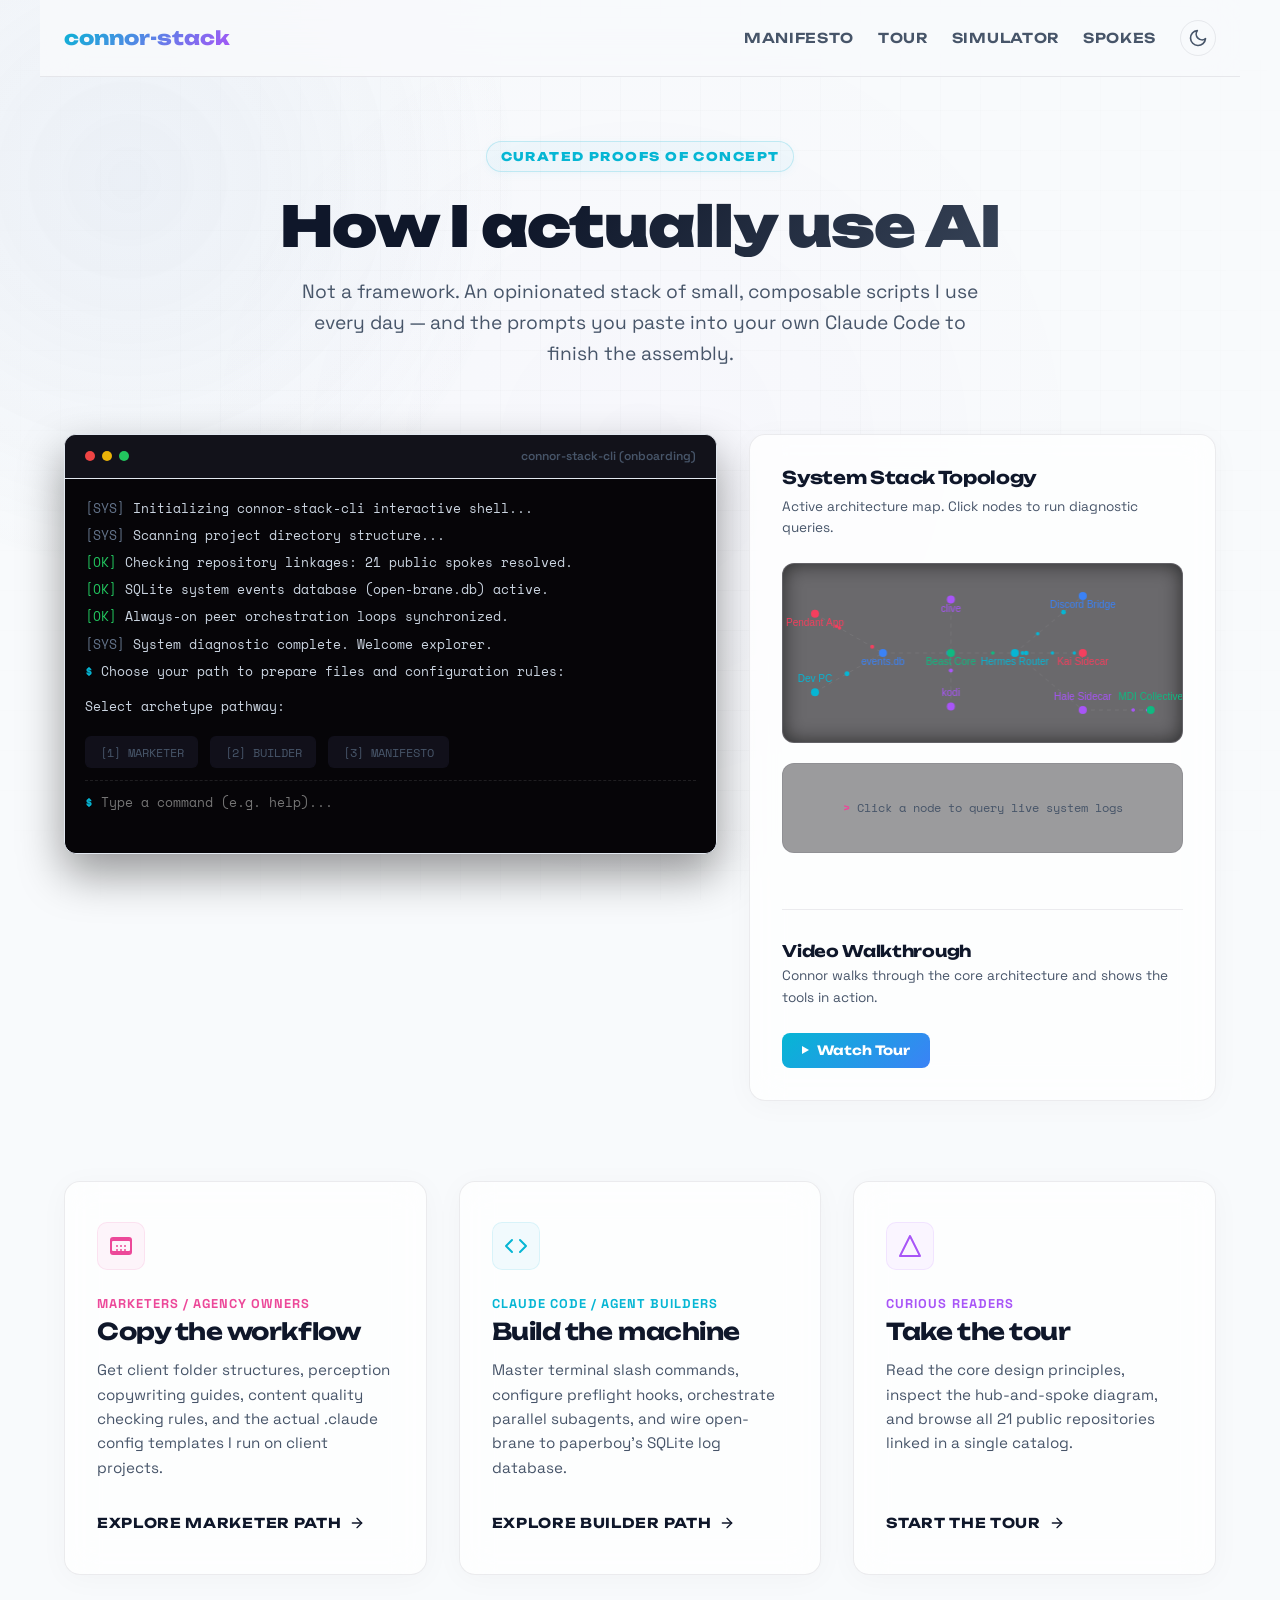
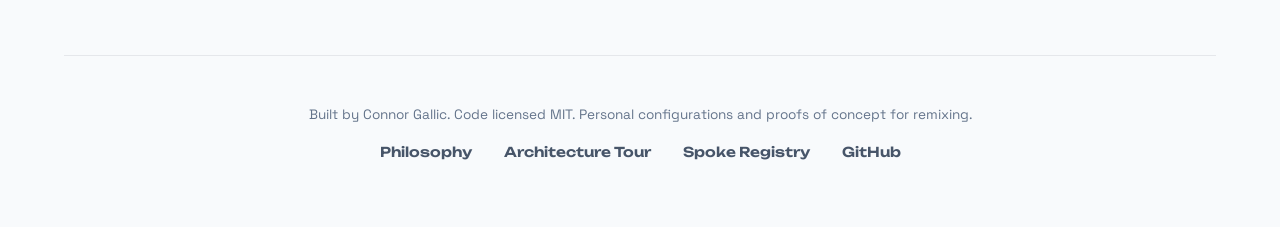
==== commit fdf0d03e: "Implement interactive 2D Network Topology canvas and diagnostic HUD mapping 11 infrastructure nodes" ====
--- a/index.html
+++ b/index.html
@@ -259,6 +259,47 @@
       0% { box-shadow: 0 0 0 0 rgba(168, 85, 247, 0.5); }
       70% { box-shadow: 0 0 0 10px rgba(168, 85, 247, 0); }
       100% { box-shadow: 0 0 0 0 rgba(168, 85, 247, 0); }
+    }
+
+    /* Interactive Network Topology styles */
+    .topology-container {
+      position: relative;
+      width: 100%;
+      height: 180px;
+      background: rgba(7, 6, 10, 0.6);
+      border: 1px solid var(--card-border);
+      border-radius: 12px;
+      overflow: hidden;
+      margin-bottom: 1.25rem;
+      box-shadow: inset 0 0 20px rgba(0,0,0,0.6);
+    }
+    
+    #topology-canvas {
+      width: 100%;
+      height: 100%;
+      display: block;
+      cursor: crosshair;
+    }
+
+    .topology-hud {
+      background: rgba(7, 6, 10, 0.4);
+      border: 1px solid var(--card-border);
+      padding: 0.85rem 1.25rem;
+      border-radius: 12px;
+      margin-bottom: 1.5rem;
+      min-height: 90px;
+      display: flex;
+      flex-direction: column;
+      justify-content: center;
+      transition: all var(--transition-speed);
+      backdrop-filter: blur(8px);
+      -webkit-backdrop-filter: blur(8px);
+    }
+
+    .topology-hud.active-hud {
+      border-color: var(--accent-cyan);
+      box-shadow: 0 0 15px rgba(6, 182, 212, 0.15);
+      background: rgba(6, 182, 212, 0.02);
     }
   </style>
 </head>
@@ -328,30 +369,30 @@
         <!-- Stack Status & Video Link -->
         <div class="status-panel">
           <div class="status-header">
-            <h2 class="status-title">System Stack Status</h2>
-            <p class="status-desc">Active diagnostic pings representing Connor's always-on agent services.</p>
+            <h2 class="status-title">System Stack Topology</h2>
+            <p class="status-desc">Active architecture map. Click nodes to run diagnostic queries.</p>
           </div>
 
-          <div class="status-list">
-            <div class="status-item">
-              <span class="status-name">Hermes V Orchestrator</span>
-              <div class="status-indicator-group">
-                <span class="pulse-indicator"></span>
-                <span class="status-text online">Online</span>
+          <!-- Live Network Graph Canvas -->
+          <div class="topology-container">
+            <canvas id="topology-canvas"></canvas>
+          </div>
+
+          <!-- Node Telemetry Details Box -->
+          <div class="topology-hud" id="topology-details">
+            <div id="topology-hud-idle" style="font-family: var(--font-mono); font-size: 0.75rem; color: var(--text-secondary); text-align: center; line-height: 1.5;">
+              <span style="color: var(--accent-pink); animation: cursorBlink 1.5s infinite; font-weight: bold;">&gt;</span> Click a node to query live system logs
+            </div>
+            <div id="topology-hud-active" style="display: none; font-family: var(--font-mono); font-size: 0.75rem; line-height: 1.5;">
+              <div style="display: flex; justify-content: space-between; margin-bottom: 0.4rem; border-bottom: 1px dashed var(--card-border); padding-bottom: 0.4rem;">
+                <span id="hud-node-name" style="font-weight: 700; color: var(--text-primary);">NODE_NAME</span>
+                <span id="hud-node-status" style="font-weight: 700;">ONLINE</span>
               </div>
-            </div>
-            <div class="status-item">
-              <span class="status-name">Beast Core Agent</span>
-              <div class="status-indicator-group">
-                <span class="pulse-indicator"></span>
-                <span class="status-text online">Online</span>
+              <div style="color: var(--text-secondary); margin-bottom: 0.4rem; font-size: 0.7rem;">
+                Host: <span id="hud-node-host" style="color: var(--accent-cyan);">HOST</span> | Role: <span id="hud-node-role" style="color: var(--accent-purple);">ROLE</span>
               </div>
-            </div>
-            <div class="status-item">
-              <span class="status-name">Open-Brane events.db</span>
-              <div class="status-indicator-group">
-                <span class="pulse-indicator" style="background-color: var(--accent-cyan); box-shadow: 0 0 8px var(--accent-cyan);"></span>
-                <span class="status-text synced">Synced</span>
+              <div style="color: var(--text-primary); font-size: 0.7rem; overflow: hidden; text-overflow: ellipsis; white-space: nowrap; background: rgba(0,0,0,0.3); padding: 0.35rem 0.6rem; border-radius: 4px; border-left: 2px solid var(--accent-pink);" id="hud-node-activity">
+                SYSTEM_ACTIVITY_LOG
               </div>
             </div>
           </div>
@@ -875,7 +916,7 @@
               writeTermLine("connor-stack Manifesto:", "system");
               writeTermLine("  AI should not be wrapped in bloated frameworks that break.", "system");
               writeTermLine("  Instead, write small, composable scripts that do one thing", "system");
-              writeTermLine("  well, and configure them with user-driven setup prompts.", "system");
+              writeTermLine("  well, and configure them with agent-driven setup prompts.", "system");
               writeTermLine("  Keep raw files locally on disk, and verify outputs.", "system");
             } else if (arg.includes('spokes.html') || arg.includes('spokes') || arg.includes('registry')) {
               writeTermLine("Reading spokes.html...", "system");
@@ -950,9 +991,373 @@
       }, 100);
     }
 
+
+    // Interactive Network Topology Graph Canvas Logic
+    function initTopologyGraph() {
+      const topoCanvas = document.getElementById('topology-canvas');
+      if (!topoCanvas) return;
+      const topoCtx = topoCanvas.getContext('2d');
+
+      const nodes = [
+        { key: 'pendant', name: 'Pendant App', group: 'wearable', host: 'Pixel phone', role: 'Wearable Audio Capture', x: 0.08, y: 0.28, color: '#f43f5e', status: 'ONLINE' },
+        { key: 'dev', name: 'Dev PC', group: 'local', host: 'laptop-mlbtgdbp', role: 'Developer Environment', x: 0.08, y: 0.72, color: '#06b6d4', status: 'ONLINE' },
+        { key: 'events', name: 'events.db', group: 'database', host: 'agent box', role: 'SQLite Event Registry', x: 0.25, y: 0.50, color: '#3b82f6', status: 'SYNCED' },
+        { key: 'clive', name: 'clive', group: 'peer', host: 'agent box : 61770', role: 'Claude Code A2A Peer', x: 0.42, y: 0.20, color: '#a855f7', status: 'ONLINE' },
+        { key: 'beast', name: 'Beast Core', group: 'harness', host: 'agent box', role: 'OpenClaw Harness Supervisor', x: 0.42, y: 0.50, color: '#10b981', status: 'ONLINE' },
+        { key: 'kodi', name: 'kodi', group: 'peer', host: 'agent box : 61771', role: 'Codex ChatGPT A2A Peer', x: 0.42, y: 0.80, color: '#a855f7', status: 'ONLINE' },
+        { key: 'hermes', name: 'Hermes Router', group: 'router', host: 'hermes VPS', role: 'Multi-Agent Router & casa', x: 0.58, y: 0.50, color: '#06b6d4', status: 'SYNCED' },
+        { key: 'discord', name: 'Discord Bridge', group: 'gateway', host: 'hermes VPS', role: 'Alerts & Messages Gateway', x: 0.75, y: 0.18, color: '#3b82f6', status: 'ONLINE' },
+        { key: 'kai', name: 'Kai Sidecar', group: 'sidecar', host: 'hermes VPS : 8767', role: 'CMO Marketing Peer', x: 0.75, y: 0.50, color: '#f43f5e', status: 'ONLINE' },
+        { key: 'hale', name: 'Hale Sidecar', group: 'sidecar', host: 'prod-77 VPS : 8768', role: 'Steward monitoring Peer', x: 0.75, y: 0.82, color: '#a855f7', status: 'ONLINE' },
+        { key: 'mdi', name: 'MDI Collective', group: 'oracle', host: 'Solana / Aliyun', role: 'Collective Consciousness', x: 0.92, y: 0.82, color: '#10b981', status: 'ONLINE' }
+      ];
+
+      const connections = [
+        { from: 'pendant', to: 'events' },
+        { from: 'dev', to: 'events' },
+        { from: 'events', to: 'beast' },
+        { from: 'clive', to: 'beast' },
+        { from: 'kodi', to: 'beast' },
+        { from: 'beast', to: 'hermes' },
+        { from: 'hermes', to: 'discord' },
+        { from: 'hermes', to: 'kai' },
+        { from: 'hermes', to: 'hale' },
+        { from: 'hale', to: 'mdi' }
+      ];
+
+      const nodesLogs = {
+        pendant: [
+          "[PENDANT] Streaming audio packet to tailnet endpoint agent:8772/raw",
+          "[PENDANT] NeMo Sortformer: executing audio diarization check... OK",
+          "[PENDANT] Wake-word 'kai action' detected -> compiling handoff document",
+          "[PENDANT] Realtime pendant-jarvis watchdog active (latency check: 10s)"
+        ],
+        dev: [
+          "[DEV] Syncing workspace directories: E:\\Dev2\\connor-stack -> hermes",
+          "[DEV] Codex Gemini session active: matching token code edits",
+          "[DEV] git status: 3 modified paths detected (ready for git commit-gate)",
+          "[DEV] running local command: npx create-vite-app --help"
+        ],
+        events: [
+          "[DB] sqlite3 open-brane.db: SELECT COUNT(*) FROM events -> 1482 records",
+          "[DB] Ingested event payload from pendant-android-app via Caddy gateway",
+          "[DB] Pruning threshold check: 0 expired logs removed (immortality active)",
+          "[DB] Query execution: SELECT * FROM events WHERE source='scanners' LIMIT 5"
+        ],
+        clive: [
+          "[PEER] clive-chat.sh running under clive OAuth (agent:61770)",
+          "[PEER] Updating local memory index in ~/.claude/projects/connor-stack/",
+          "[PEER] Codebase search: finding references matching function 'playTone'",
+          "[PEER] Preflight audit passed: no disallowed commits found"
+        ],
+        beast: [
+          "[CORE] OpenClaw core supervisor harness loop active",
+          "[CORE] Monitoring local A2A peers: clive (online), kodi (online)",
+          "[CORE] Ingesting morning digest: scanning morning queue papers from paperboy",
+          "[CORE] Processing scheduled execution: running morning-digest.py"
+        ],
+        kodi: [
+          "[PEER] Codex 0.120.0 service active on port 61771",
+          "[PEER] Refreshing ChatGPT OAuth session token... SUCCESS",
+          "[PEER] A2A message received from Beast: status request (latency: 12ms)",
+          "[PEER] Code editor analysis: formatting styles in tour.html"
+        ],
+        hermes: [
+          "[ROUTER] casa A2A broker listening on agent:8765",
+          "[ROUTER] Routing message: Hale A2A (prod-77) -> Kai A2A (hermes)",
+          "[ROUTER] Tailscale link established: agent <-> hermes <-> prod-77",
+          "[ROUTER] Broadcaster active: casa broker routing alert data packets"
+        ],
+        discord: [
+          "[BRIDGE] Pushing morning news/papers digest to #morning-queue channel",
+          "[BRIDGE] Sent alert: Beast mode state transition -> STANDBY",
+          "[BRIDGE] Discord API connection stable (client ping: 35ms)",
+          "[BRIDGE] Ingested slash command trigger: /goal (initiating agent loop)"
+        ],
+        kai: [
+          "[CMO] Running AutoReason loop: checking ad convergence (k=2)",
+          "[CMO] PolicyEngine: preflight verification active on ad creatives",
+          "[CMO] Algorithmic Authorship: auditing passages for passage-ranking score",
+          "[CMO] Parsing Koray methodology topical map targets for SEO optimization"
+        ],
+        hale: [
+          "[STEWARD] Running mdi.pulse check: all 253 agents active",
+          "[STEWARD] Checking orphanage.list records... no abandoned processes found",
+          "[STEWARD] Rsync task initiated: backing up agent data to prod-77",
+          "[STEWARD] Caddy server state: 2 active HTTPS subdomains verified"
+        ],
+        mdi: [
+          "[MDI] Solana Oracle active: 175 agents validating consensus on-chain",
+          "[MDI] Moonshot Kimi bot active on Aliyun ECS (100.86.194.121)",
+          "[MDI] Processing wake-up-skill trigger from ClawdHub",
+          "[MDI] 253 autonomous agents checking dead-internet message streams"
+        ]
+      };
+
+      const packets = [];
+      const maxPackets = 15;
+      const ripples = [];
+      let width, height;
+      let hoveredNode = null;
+      let activeNode = null;
+      let mouseX = -999;
+      let mouseY = -999;
+      let logInterval = null;
+      let lastHoveredNodeKey = null;
+
+      function resize() {
+        const rect = topoCanvas.getBoundingClientRect();
+        const dpr = window.devicePixelRatio || 1;
+        width = rect.width;
+        height = rect.height;
+        topoCanvas.width = width * dpr;
+        topoCanvas.height = height * dpr;
+        topoCtx.scale(dpr, dpr);
+      }
+
+      function initPackets() {
+        for (let i = 0; i < maxPackets; i++) {
+          const conn = connections[Math.floor(Math.random() * connections.length)];
+          packets.push({
+            conn: conn,
+            progress: Math.random(),
+            speed: 0.003 + Math.random() * 0.005,
+            forward: Math.random() > 0.3,
+            size: 1 + Math.random() * 1.5
+          });
+        }
+      }
+
+      function selectNode(node) {
+        activeNode = node;
+        playChirp();
+
+        const hudIdle = document.getElementById('topology-hud-idle');
+        const hudActive = document.getElementById('topology-hud-active');
+        const nameSpan = document.getElementById('hud-node-name');
+        const statusSpan = document.getElementById('hud-node-status');
+        const hostSpan = document.getElementById('hud-node-host');
+        const roleSpan = document.getElementById('hud-node-role');
+        const activityDiv = document.getElementById('hud-node-activity');
+
+        if (hudIdle && hudActive) {
+          hudIdle.style.display = 'none';
+          hudActive.style.display = 'block';
+          document.getElementById('topology-details').classList.add('active-hud');
+        }
+
+        if (nameSpan) nameSpan.textContent = node.name.toUpperCase();
+        if (statusSpan) {
+          statusSpan.textContent = node.status;
+          statusSpan.className = node.status === 'ONLINE' ? 'status-text online' : 'status-text synced';
+          statusSpan.style.color = node.status === 'ONLINE' ? '#22c55e' : 'var(--accent-cyan)';
+        }
+        if (hostSpan) hostSpan.textContent = node.host;
+        if (roleSpan) {
+          roleSpan.textContent = node.role;
+          roleSpan.style.color = node.color;
+        }
+
+        if (logInterval) clearInterval(logInterval);
+
+        let logIndex = 0;
+        const logs = nodesLogs[node.key] || ["No telemetry available."];
+        if (activityDiv) {
+          activityDiv.textContent = logs[logIndex];
+          activityDiv.style.borderLeftColor = node.color;
+        }
+
+        logInterval = setInterval(() => {
+          logIndex = (logIndex + 1) % logs.length;
+          if (activityDiv) {
+            activityDiv.style.opacity = 0.5;
+            setTimeout(() => {
+              activityDiv.textContent = logs[logIndex];
+              activityDiv.style.opacity = 1;
+            }, 150);
+          }
+        }, 3000);
+      }
+
+      window.addEventListener('resize', resize);
+      resize();
+      initPackets();
+
+      topoCanvas.addEventListener('mousemove', (e) => {
+        const rect = topoCanvas.getBoundingClientRect();
+        mouseX = e.clientX - rect.left;
+        mouseY = e.clientY - rect.top;
+
+        // Check hovers
+        let currentHover = null;
+        for (const node of nodes) {
+          const nx = node.x * width;
+          const ny = node.y * height;
+          const dist = Math.hypot(mouseX - nx, mouseY - ny);
+          if (dist < 15) {
+            currentHover = node;
+            break;
+          }
+        }
+
+        if (currentHover !== hoveredNode) {
+          hoveredNode = currentHover;
+          if (hoveredNode) {
+            topoCanvas.style.cursor = 'pointer';
+            if (hoveredNode.key !== lastHoveredNodeKey) {
+              playTick();
+              lastHoveredNodeKey = hoveredNode.key;
+            }
+          } else {
+            topoCanvas.style.cursor = 'crosshair';
+            lastHoveredNodeKey = null;
+          }
+        }
+      });
+
+      topoCanvas.addEventListener('mouseleave', () => {
+        mouseX = -999;
+        mouseY = -999;
+        hoveredNode = null;
+        topoCanvas.style.cursor = 'crosshair';
+        lastHoveredNodeKey = null;
+      });
+
+      topoCanvas.addEventListener('click', () => {
+        if (hoveredNode) {
+          selectNode(hoveredNode);
+          ripples.push({
+            x: hoveredNode.x * width,
+            y: hoveredNode.y * height,
+            color: hoveredNode.color,
+            radius: 4,
+            maxRadius: 25,
+            speed: 1.5
+          });
+        } else {
+          playTick();
+        }
+      });
+
+      function draw() {
+        topoCtx.clearRect(0, 0, width, height);
+
+        // 1. Draw connection lines
+        connections.forEach(conn => {
+          const fromNode = nodes.find(n => n.key === conn.from);
+          const toNode = nodes.find(n => n.key === conn.to);
+          if (!fromNode || !toNode) return;
+
+          const x1 = fromNode.x * width;
+          const y1 = fromNode.y * height;
+          const x2 = toNode.x * width;
+          const y2 = toNode.y * height;
+
+          topoCtx.beginPath();
+          topoCtx.moveTo(x1, y1);
+          topoCtx.lineTo(x2, y2);
+
+          const isHighlighted = (hoveredNode && (hoveredNode.key === conn.from || hoveredNode.key === conn.to)) ||
+                                (activeNode && (activeNode.key === conn.from || activeNode.key === conn.to));
+
+          topoCtx.lineWidth = isHighlighted ? 1.5 : 1;
+          topoCtx.strokeStyle = isHighlighted ? 'rgba(6, 182, 212, 0.4)' : 'rgba(255, 255, 255, 0.08)';
+
+          if (isHighlighted) {
+            topoCtx.setLineDash([]);
+          } else {
+            topoCtx.setLineDash([4, 4]);
+          }
+          topoCtx.stroke();
+        });
+
+        // 2. Draw packets
+        topoCtx.setLineDash([]);
+        packets.forEach(p => {
+          const fromNode = nodes.find(n => n.key === p.conn.from);
+          const toNode = nodes.find(n => n.key === p.conn.to);
+          if (!fromNode || !toNode) return;
+
+          const x1 = fromNode.x * width;
+          const y1 = fromNode.y * height;
+          const x2 = toNode.x * width;
+          const y2 = toNode.y * height;
+
+          const progress = p.forward ? p.progress : (1 - p.progress);
+          const px = x1 + (x2 - x1) * progress;
+          const py = y1 + (y2 - y1) * progress;
+
+          p.progress += p.speed;
+          if (p.progress >= 1) {
+            p.progress = 0;
+            p.forward = Math.random() > 0.3;
+            p.speed = 0.003 + Math.random() * 0.005;
+          }
+
+          topoCtx.beginPath();
+          topoCtx.arc(px, py, p.size, 0, Math.PI * 2);
+          topoCtx.fillStyle = fromNode.color;
+          topoCtx.fill();
+        });
+
+        // 3. Draw ripples
+        for (let i = ripples.length - 1; i >= 0; i--) {
+          const rip = ripples[i];
+          rip.radius += rip.speed;
+          const progress = rip.radius / rip.maxRadius;
+          if (progress >= 1) {
+            ripples.splice(i, 1);
+            continue;
+          }
+
+          topoCtx.beginPath();
+          topoCtx.arc(rip.x, rip.y, rip.radius, 0, Math.PI * 2);
+          topoCtx.strokeStyle = rip.color;
+          topoCtx.lineWidth = 1.5 * (1 - progress);
+          topoCtx.stroke();
+        }
+
+        // 4. Draw nodes
+        nodes.forEach(node => {
+          const nx = node.x * width;
+          const ny = node.y * height;
+
+          const isSelected = activeNode && activeNode.key === node.key;
+          const isHovered = hoveredNode && hoveredNode.key === node.key;
+
+          if (isHovered || isSelected) {
+            topoCtx.beginPath();
+            topoCtx.arc(nx, ny, isHovered ? 9 : 8, 0, Math.PI * 2);
+            topoCtx.fillStyle = isHovered ? 'rgba(6, 182, 212, 0.15)' : 'rgba(6, 182, 212, 0.08)';
+            topoCtx.strokeStyle = node.color;
+            topoCtx.lineWidth = 1;
+            topoCtx.fill();
+            topoCtx.stroke();
+          }
+
+          topoCtx.beginPath();
+          topoCtx.arc(nx, ny, isHovered ? 5 : 4, 0, Math.PI * 2);
+          topoCtx.fillStyle = node.color;
+          topoCtx.fill();
+
+          topoCtx.fillStyle = isSelected ? '#ffffff' : (isHovered ? 'var(--text-primary)' : 'var(--text-secondary)');
+          topoCtx.font = isSelected ? '700 8px var(--font-mono)' : '500 8px var(--font-mono)';
+          topoCtx.textAlign = 'center';
+
+          const labelYOffset = (node.y > 0.6) ? -10 : 12;
+          topoCtx.fillText(node.name, nx, ny + labelYOffset);
+        });
+
+        requestAnimationFrame(draw);
+      }
+
+      requestAnimationFrame(draw);
+    }
+
     // Dynamic mouse-tracking coordinates listener & Audio feedback activation
     document.addEventListener('DOMContentLoaded', () => {
       runBootSequence();
+      initTopologyGraph();
 
       // Global backdrop mouse glow
       document.addEventListener('mousemove', (e) => {
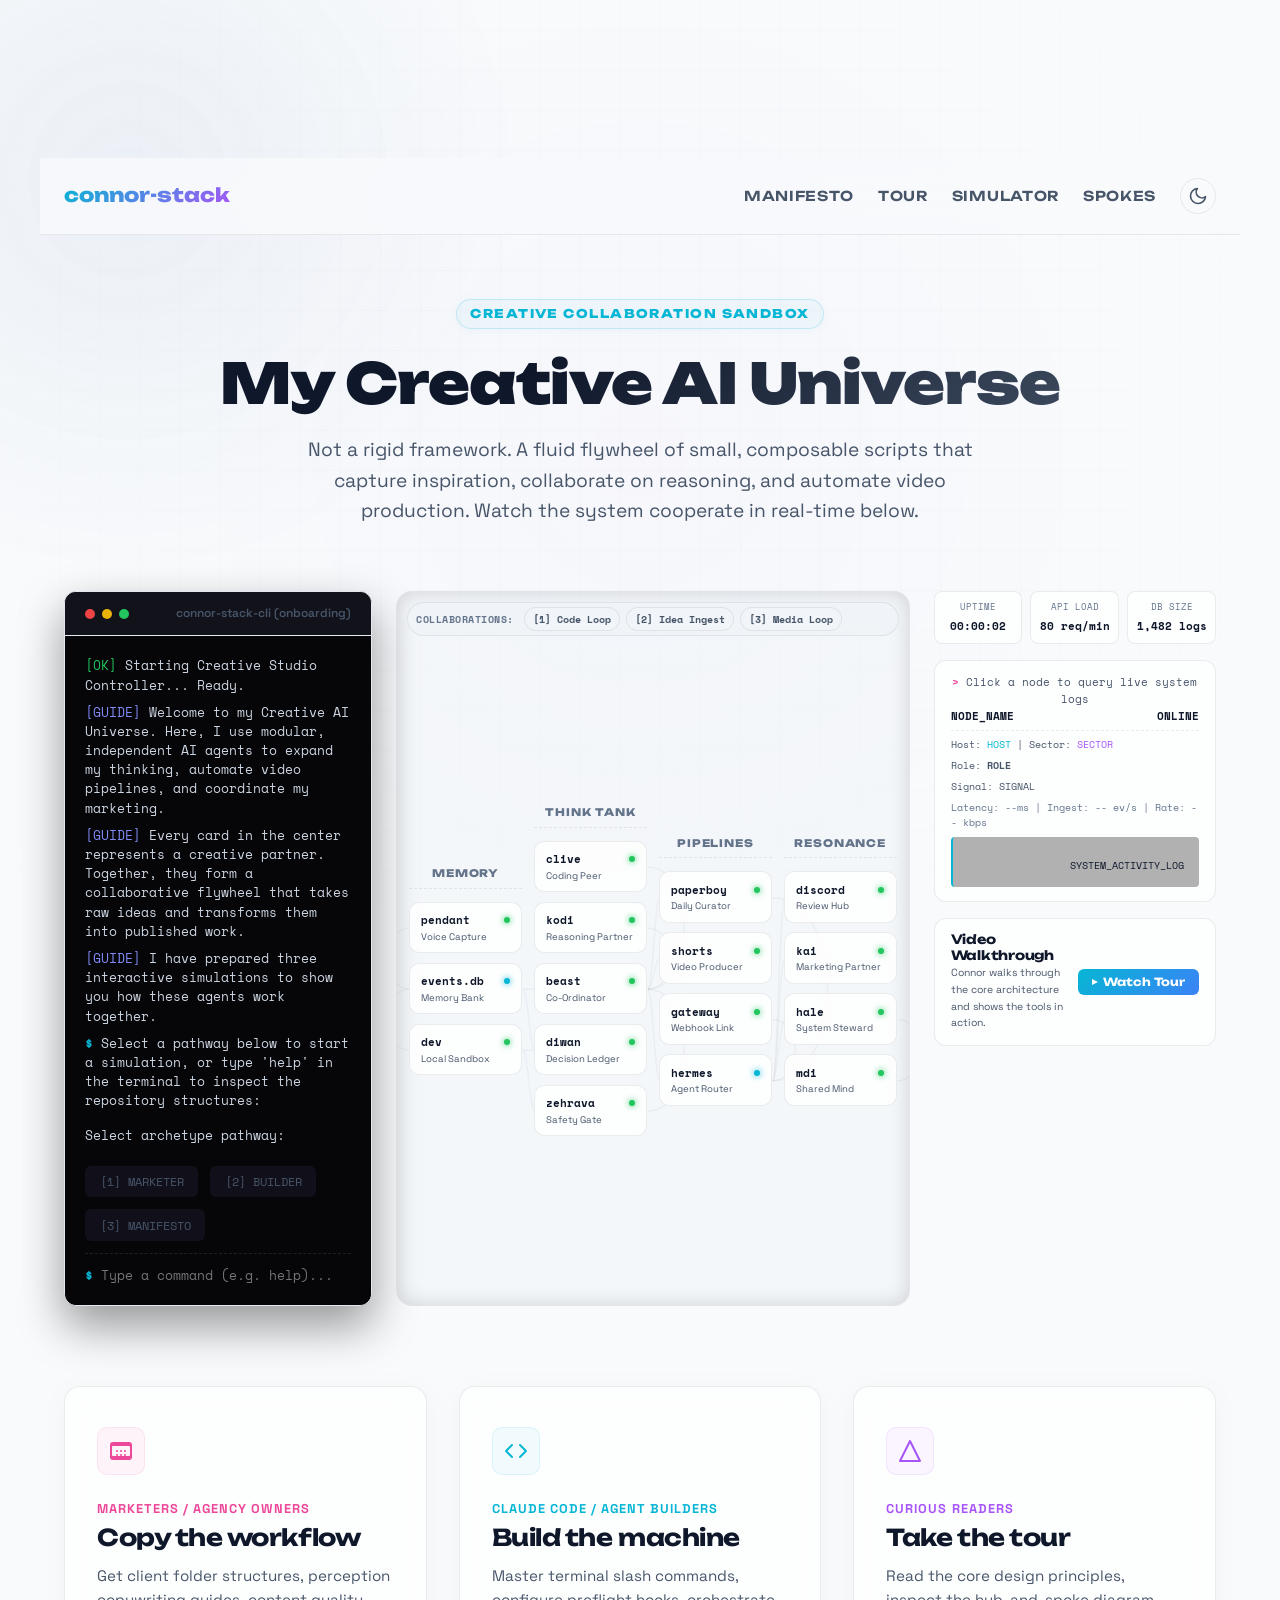
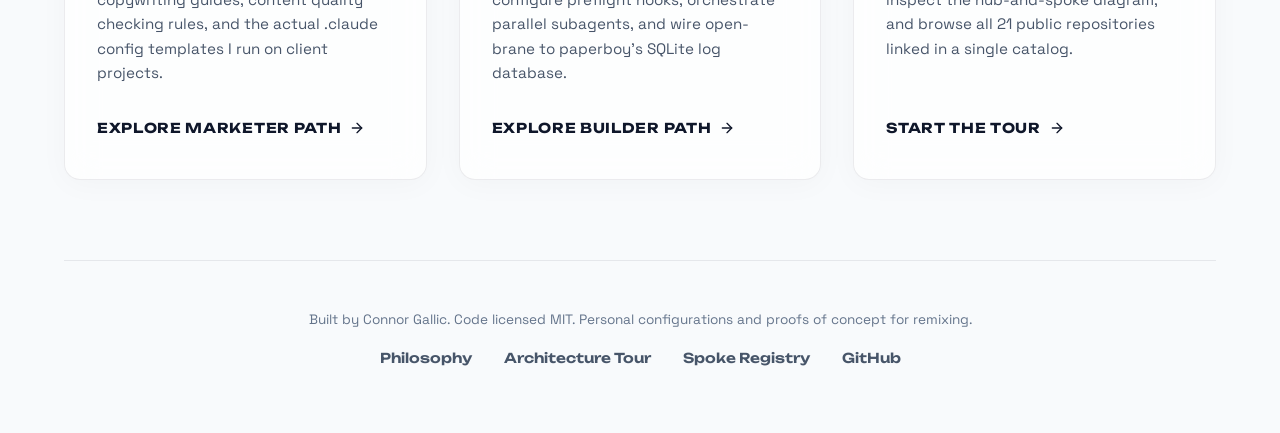
==== commit 56bc98ed: "Overhaul homepage layout to introduce Creative AI Flywheel flowchart map and update styles" ====
--- a/index.html
+++ b/index.html
@@ -7,30 +7,34 @@
   <meta name="description" content="An interactive portal showcasing Connor Gallic's personal AI stack. Explore composable agents, content quality loops, and custom setup prompts.">
   <link rel="stylesheet" href="index.css">
   <style>
-    /* Homepage-specific styles for the interactive terminal */
-    .dashboard-section {
+    /* 3-column layout control deck */
+    .control-deck {
       display: grid;
-      grid-template-columns: 1.4fr 1fr;
-      gap: 2rem;
+      grid-template-columns: 1.2fr 2fr 1.1fr;
+      gap: 1.5rem;
       margin-bottom: 5rem;
-      animation: fadeIn 1s ease-out;
-    }
-
-    @media (max-width: 900px) {
-      .dashboard-section {
+      align-items: stretch;
+      min-height: 620px;
+    }
+
+    @media (max-width: 1200px) {
+      .control-deck {
         grid-template-columns: 1fr;
-      }
-    }
-
+        min-height: auto;
+      }
+    }
+
+    /* Column 1: Onboarding Terminal */
     .home-terminal {
       display: flex;
       flex-direction: column;
-      height: 420px;
+      height: 100%;
+      min-height: 520px;
     }
 
     .home-terminal .terminal-body {
       flex-grow: 1;
-      height: 340px;
+      height: auto;
       overflow-y: auto;
       font-family: var(--font-mono);
       font-size: 0.8rem;
@@ -105,147 +109,6 @@
       50% { background-color: var(--text-primary) }
     }
 
-    /* Live Stack Pings panel */
-    .status-panel {
-      background: var(--card-bg);
-      border: 1px solid var(--card-border);
-      border-radius: 16px;
-      padding: 2rem;
-      display: flex;
-      flex-direction: column;
-      justify-content: space-between;
-      backdrop-filter: blur(16px);
-      -webkit-backdrop-filter: blur(16px);
-      box-shadow: 0 4px 30px rgba(0, 0, 0, 0.03);
-    }
-
-    .status-header {
-      margin-bottom: 1.5rem;
-    }
-
-    .status-title {
-      font-family: var(--font-display);
-      font-size: 1.1rem;
-      font-weight: 700;
-      color: var(--text-primary);
-      margin-bottom: 0.5rem;
-    }
-
-    .status-desc {
-      font-size: 0.85rem;
-      color: var(--text-secondary);
-    }
-
-    .status-list {
-      display: flex;
-      flex-direction: column;
-      gap: 1rem;
-      margin-bottom: 1.5rem;
-    }
-
-    .status-item {
-      display: flex;
-      justify-content: space-between;
-      align-items: center;
-      padding: 0.75rem 1rem;
-      background: rgba(255, 255, 255, 0.02);
-      border: 1px solid var(--card-border);
-      border-radius: 8px;
-    }
-
-    .status-name {
-      font-family: var(--font-mono);
-      font-size: 0.8rem;
-      font-weight: 700;
-      color: var(--text-primary);
-    }
-
-    .status-indicator-group {
-      display: flex;
-      align-items: center;
-      gap: 0.5rem;
-    }
-
-    .status-text {
-      font-size: 0.75rem;
-      font-weight: 700;
-      text-transform: uppercase;
-      letter-spacing: 0.05em;
-    }
-
-    .status-text.online {
-      color: #22c55e;
-    }
-
-    .status-text.synced {
-      color: var(--accent-cyan);
-    }
-
-    /* Video section styling */
-    .video-showcase-inline {
-      border-top: 1px solid var(--card-border);
-      padding-top: 2rem;
-      margin-top: 2rem;
-      display: flex;
-      justify-content: space-between;
-      align-items: center;
-      flex-wrap: wrap;
-      gap: 1.5rem;
-    }
-
-    .video-info-block {
-      flex-grow: 1;
-      min-width: 250px;
-    }
-
-    .video-title-mini {
-      font-family: var(--font-display);
-      font-size: 1rem;
-      font-weight: 700;
-      color: var(--text-primary);
-      margin-bottom: 0.25rem;
-    }
-
-    .video-desc-mini {
-      font-size: 0.85rem;
-      color: var(--text-secondary);
-      max-width: 450px;
-    }
-
-    .video-btn-container {
-      display: flex;
-      align-items: center;
-    }
-
-    .play-btn-mini {
-      background: linear-gradient(135deg, var(--accent-cyan), var(--accent-blue));
-      border: none;
-      border-radius: 8px;
-      padding: 0.6rem 1.25rem;
-      font-family: var(--font-display);
-      font-size: 0.8rem;
-      font-weight: 700;
-      color: #ffffff;
-      cursor: pointer;
-      display: flex;
-      align-items: center;
-      gap: 0.5rem;
-      transition: all var(--transition-speed);
-    }
-
-    .play-btn-mini:hover {
-      box-shadow: 0 4px 15px rgba(6, 182, 212, 0.3);
-      transform: translateY(-1px);
-    }
-
-    .play-icon-mini {
-      width: 0;
-      height: 0;
-      border-top: 4px solid transparent;
-      border-bottom: 4px solid transparent;
-      border-left: 7px solid #ffffff;
-    }
-
     /* Pathway link unlock overlay */
     .glow-unlock-btn {
       background: linear-gradient(135deg, var(--accent-cyan), var(--accent-purple));
@@ -261,36 +124,300 @@
       100% { box-shadow: 0 0 0 0 rgba(168, 85, 247, 0); }
     }
 
-    /* Interactive Network Topology styles */
+    /* Column 2: Center Column - Flow Map */
     .topology-container {
       position: relative;
       width: 100%;
-      height: 180px;
-      background: rgba(7, 6, 10, 0.6);
+      height: 100%;
+      min-height: 520px;
+      background: light-dark(rgba(240, 244, 248, 0.5), rgba(7, 6, 10, 0.7));
       border: 1px solid var(--card-border);
-      border-radius: 12px;
+      border-radius: 16px;
       overflow: hidden;
-      margin-bottom: 1.25rem;
-      box-shadow: inset 0 0 20px rgba(0,0,0,0.6);
-    }
-    
-    #topology-canvas {
+      box-shadow: inset 0 0 20px rgba(0,0,0,0.15);
+      transition: border-color var(--transition-speed);
+      display: flex;
+      flex-direction: column;
+    }
+
+    .topology-container:hover {
+      border-color: rgba(6, 182, 212, 0.25);
+    }
+
+    #topology-connections {
+      position: absolute;
+      top: 0;
+      left: 0;
       width: 100%;
       height: 100%;
-      display: block;
-      cursor: crosshair;
-    }
-
-    .topology-hud {
-      background: rgba(7, 6, 10, 0.4);
-      border: 1px solid var(--card-border);
-      padding: 0.85rem 1.25rem;
-      border-radius: 12px;
-      margin-bottom: 1.5rem;
-      min-height: 90px;
+      pointer-events: none;
+      z-index: 1;
+      overflow: visible;
+    }
+
+    .flowmap-container {
+      display: grid;
+      grid-template-columns: repeat(4, 1fr);
+      gap: 0.75rem;
+      padding: 3.5rem 0.75rem 0.75rem 0.75rem;
+      height: 100%;
+      overflow-y: auto;
+      position: relative;
+      z-index: 2;
+      box-sizing: border-box;
+      flex-grow: 1;
+    }
+
+    .flowmap-column {
       display: flex;
       flex-direction: column;
+      gap: 0.6rem;
       justify-content: center;
+      height: 100%;
+    }
+
+    .column-header {
+      font-family: var(--font-display);
+      font-size: 0.65rem;
+      font-weight: 800;
+      text-transform: uppercase;
+      letter-spacing: 0.08em;
+      color: var(--text-muted);
+      text-align: center;
+      margin-bottom: 0.2rem;
+      border-bottom: 1px dashed var(--card-border);
+      padding-bottom: 0.3rem;
+    }
+
+    /* Node Cards */
+    .node-card {
+      background: light-dark(rgba(255, 255, 255, 0.8), rgba(21, 20, 29, 0.65));
+      border: 1px solid var(--card-border);
+      border-radius: 10px;
+      padding: 0.55rem 0.7rem;
+      font-family: var(--font-sans);
+      cursor: pointer;
+      transition: all var(--transition-speed) var(--transition-bounce);
+      position: relative;
+      display: flex;
+      flex-direction: column;
+      gap: 0.15rem;
+      backdrop-filter: blur(8px);
+      -webkit-backdrop-filter: blur(8px);
+      user-select: none;
+      z-index: 5;
+    }
+
+    .node-card:hover {
+      background: light-dark(rgba(255, 255, 255, 0.95), rgba(30, 27, 46, 0.85));
+      border-color: var(--accent-cyan);
+      transform: translateY(-2px) scale(1.02);
+      box-shadow: 0 4px 12px rgba(6, 182, 212, 0.15);
+    }
+
+    .node-header {
+      display: flex;
+      justify-content: space-between;
+      align-items: center;
+    }
+
+    .node-title {
+      font-family: var(--font-mono);
+      font-size: 0.7rem;
+      font-weight: 700;
+      color: var(--text-primary);
+    }
+
+    .node-status-dot {
+      width: 6px;
+      height: 6px;
+      border-radius: 50%;
+      display: inline-block;
+    }
+
+    .node-status-dot.online {
+      background-color: #22c55e;
+      box-shadow: 0 0 6px #22c55e;
+    }
+
+    .node-status-dot.synced {
+      background-color: var(--accent-cyan);
+      box-shadow: 0 0 6px var(--accent-cyan);
+    }
+
+    .node-desc {
+      font-size: 0.6rem;
+      color: var(--text-secondary);
+      line-height: 1.2;
+    }
+
+    /* Node highlight states */
+    .node-card.active-node {
+      border-color: var(--accent-cyan);
+      box-shadow: 0 0 15px rgba(6, 182, 212, 0.4);
+      background: light-dark(rgba(255, 255, 255, 0.95), rgba(30, 27, 46, 0.95));
+      transform: scale(1.03);
+    }
+
+    .node-card.active-node-pink {
+      border-color: var(--accent-pink);
+      box-shadow: 0 0 15px rgba(236, 72, 153, 0.4);
+      background: light-dark(rgba(255, 255, 255, 0.95), rgba(30, 27, 46, 0.95));
+      transform: scale(1.03);
+    }
+
+    .node-card.dimmed-node {
+      opacity: 0.3;
+    }
+
+    /* SVG connection paths */
+    .conn-path {
+      fill: none;
+      stroke: var(--card-border);
+      stroke-width: 1.5;
+      opacity: 0.5;
+      transition: all var(--transition-speed) ease;
+    }
+
+    .conn-path.highlighted {
+      stroke: var(--accent-cyan);
+      stroke-width: 2.5;
+      opacity: 0.9;
+    }
+
+    .conn-path.dimmed {
+      opacity: 0.1;
+    }
+
+    .conn-path.active-flow {
+      stroke: var(--accent-cyan);
+      stroke-dasharray: 6, 6;
+      stroke-width: 2.5;
+      opacity: 1;
+      animation: flowDash 1s linear infinite;
+    }
+
+    .conn-path.active-flow-pink {
+      stroke: var(--accent-pink);
+      stroke-dasharray: 6, 6;
+      stroke-width: 2.5;
+      opacity: 1;
+      animation: flowDash 1s linear infinite;
+    }
+
+    @keyframes flowDash {
+      to {
+        stroke-dashoffset: -12;
+      }
+    }
+
+    /* Workflow simulation menu */
+    .workflow-sim-header {
+      position: absolute;
+      top: 10px;
+      left: 10px;
+      right: 10px;
+      display: flex;
+      justify-content: flex-start;
+      align-items: center;
+      gap: 6px;
+      z-index: 10;
+      background: light-dark(rgba(240, 244, 248, 0.9), rgba(7, 6, 10, 0.85));
+      border: 1px solid var(--card-border);
+      border-radius: 20px;
+      padding: 4px 8px;
+      backdrop-filter: blur(8px);
+      -webkit-backdrop-filter: blur(8px);
+    }
+
+    .sim-title {
+      font-family: var(--font-mono);
+      font-size: 0.65rem;
+      font-weight: 700;
+      color: var(--text-muted);
+      margin-right: 4px;
+      letter-spacing: 0.05em;
+    }
+
+    .sim-tab-btn {
+      background: rgba(255, 255, 255, 0.03);
+      border: 1px solid var(--card-border);
+      color: var(--text-secondary);
+      font-family: var(--font-mono);
+      font-size: 0.65rem;
+      font-weight: 600;
+      padding: 3px 8px;
+      border-radius: 12px;
+      cursor: pointer;
+      transition: all 0.2s ease;
+    }
+
+    .sim-tab-btn:hover {
+      background: rgba(6, 182, 212, 0.15);
+      border-color: var(--accent-cyan);
+      color: var(--text-primary);
+      box-shadow: 0 0 8px rgba(6, 182, 212, 0.2);
+    }
+
+    .sim-tab-btn.active {
+      background: rgba(6, 182, 212, 0.2);
+      border-color: var(--accent-cyan);
+      color: var(--text-primary);
+      box-shadow: 0 0 8px rgba(6, 182, 212, 0.3);
+    }
+
+    /* Column 3: HUD details sidepanel */
+    .telemetry-sidepanel {
+      display: flex;
+      flex-direction: column;
+      gap: 1rem;
+      height: 100%;
+    }
+
+    /* Stats grid */
+    .stats-mini-grid {
+      display: grid;
+      grid-template-columns: repeat(3, 1fr);
+      gap: 0.5rem;
+    }
+
+    .stat-card-mini {
+      background: var(--card-bg);
+      border: 1px solid var(--card-border);
+      border-radius: 8px;
+      padding: 0.5rem;
+      display: flex;
+      flex-direction: column;
+      align-items: center;
+      text-align: center;
+    }
+
+    .stat-card-mini .stat-label {
+      font-size: 0.55rem;
+      color: var(--text-muted);
+      text-transform: uppercase;
+      font-family: var(--font-mono);
+    }
+
+    .stat-card-mini .stat-val {
+      font-size: 0.7rem;
+      font-weight: 700;
+      color: var(--text-primary);
+      font-family: var(--font-mono);
+      margin-top: 0.15rem;
+      white-space: nowrap;
+    }
+
+    /* Telemetry HUD details */
+    .topology-hud {
+      background: var(--card-bg);
+      border: 1px solid var(--card-border);
+      padding: 0.85rem 1rem;
+      border-radius: 12px;
+      min-height: 140px;
+      display: flex;
+      flex-direction: column;
+      justify-content: flex-start;
       transition: all var(--transition-speed);
       backdrop-filter: blur(8px);
       -webkit-backdrop-filter: blur(8px);
@@ -300,6 +427,114 @@
       border-color: var(--accent-cyan);
       box-shadow: 0 0 15px rgba(6, 182, 212, 0.15);
       background: rgba(6, 182, 212, 0.02);
+    }
+
+    /* Prompt Box with Copy */
+    .hud-prompt-container {
+      background: #060508;
+      border: 1px solid var(--card-border);
+      border-radius: 8px;
+      padding: 0.6rem;
+      margin-top: 0.5rem;
+      position: relative;
+    }
+
+    .hud-prompt-scroll {
+      max-height: 90px;
+      overflow-y: auto;
+      font-family: var(--font-mono);
+      font-size: 0.65rem;
+      color: var(--text-secondary);
+      white-space: pre-wrap;
+      word-break: break-all;
+      line-height: 1.4;
+      padding-right: 1.5rem;
+    }
+
+    .copy-btn-mini-hud {
+      position: absolute;
+      top: 6px;
+      right: 6px;
+      background: var(--accent-cyan);
+      border: none;
+      color: #ffffff;
+      font-family: var(--font-mono);
+      font-size: 0.55rem;
+      font-weight: 700;
+      padding: 2px 6px;
+      border-radius: 4px;
+      cursor: pointer;
+      transition: all 0.2s;
+    }
+
+    .copy-btn-mini-hud:hover {
+      box-shadow: 0 0 8px rgba(6, 182, 212, 0.5);
+    }
+
+    /* Video section styling */
+    .video-showcase-inline {
+      background: var(--card-bg);
+      border: 1px solid var(--card-border);
+      border-radius: 12px;
+      padding: 0.85rem 1rem;
+      display: flex;
+      justify-content: space-between;
+      align-items: center;
+      gap: 0.75rem;
+      backdrop-filter: blur(8px);
+      -webkit-backdrop-filter: blur(8px);
+    }
+
+    .video-info-block {
+      flex-grow: 1;
+    }
+
+    .video-title-mini {
+      font-family: var(--font-display);
+      font-size: 0.8rem;
+      font-weight: 700;
+      color: var(--text-primary);
+      margin-bottom: 0.15rem;
+    }
+
+    .video-desc-mini {
+      font-size: 0.65rem;
+      color: var(--text-secondary);
+    }
+
+    .video-btn-container {
+      display: flex;
+      align-items: center;
+    }
+
+    .play-btn-mini {
+      background: linear-gradient(135deg, var(--accent-cyan), var(--accent-blue));
+      border: none;
+      border-radius: 6px;
+      padding: 0.4rem 0.85rem;
+      font-family: var(--font-display);
+      font-size: 0.7rem;
+      font-weight: 700;
+      color: #ffffff;
+      cursor: pointer;
+      display: flex;
+      align-items: center;
+      gap: 0.35rem;
+      transition: all var(--transition-speed);
+      white-space: nowrap;
+    }
+
+    .play-btn-mini:hover {
+      box-shadow: 0 4px 15px rgba(6, 182, 212, 0.3);
+      transform: translateY(-1px);
+    }
+
+    .play-icon-mini {
+      width: 0;
+      height: 0;
+      border-top: 3.5px solid transparent;
+      border-bottom: 3.5px solid transparent;
+      border-left: 6px solid #ffffff;
     }
   </style>
 </head>
@@ -340,14 +575,14 @@
     <!-- Main Content Area -->
     <main role="main">
       <section class="hero" aria-labelledby="main-heading">
-        <span class="hero-tag">Curated Proofs of Concept</span>
-        <h1 class="hero-title" id="main-heading">How I actually use AI</h1>
-        <p class="hero-subtitle">Not a framework. An opinionated stack of small, composable scripts I use every day — and the prompts you paste into your own Claude Code to finish the assembly.</p>
+        <span class="hero-tag">Creative Collaboration Sandbox</span>
+        <h1 class="hero-title" id="main-heading">My Creative AI Universe</h1>
+        <p class="hero-subtitle">Not a rigid framework. A fluid flywheel of small, composable scripts that capture inspiration, collaborate on reasoning, and automate video production. Watch the system cooperate in real-time below.</p>
       </section>
 
       <!-- Active Dashboard: Onboarding Terminal + Stack Status -->
-      <section class="dashboard-section" aria-label="Interactive Command Dashboard">
-        <!-- Interactive Terminal -->
+      <section class="control-deck" aria-label="AI Universe Control Deck">
+        <!-- Interactive Onboarding Terminal (Left Column) -->
         <div class="terminal-window home-terminal">
           <div class="terminal-header">
             <div class="terminal-dots">
@@ -366,38 +601,209 @@
           </div>
         </div>
 
-        <!-- Stack Status & Video Link -->
-        <div class="status-panel">
-          <div class="status-header">
-            <h2 class="status-title">System Stack Topology</h2>
-            <p class="status-desc">Active architecture map. Click nodes to run diagnostic queries.</p>
+        <!-- Live Network Graph Canvas Container (Center Column) -->
+        <div class="topology-container" id="topology-container-main">
+          <!-- Floating Scenario Selection Menu -->
+          <div class="workflow-sim-header" id="workflow-sim-header">
+            <span class="sim-title">COLLABORATIONS:</span>
+            <button class="sim-tab-btn" id="sim-btn-code" onclick="startWorkflowSim('code')">[1] Code Loop</button>
+            <button class="sim-tab-btn" id="sim-btn-voice" onclick="startWorkflowSim('voice')">[2] Idea Ingest</button>
+            <button class="sim-tab-btn" id="sim-btn-media" onclick="startWorkflowSim('media')">[3] Media Loop</button>
           </div>
 
-          <!-- Live Network Graph Canvas -->
-          <div class="topology-container">
-            <canvas id="topology-canvas"></canvas>
-          </div>
-
-          <!-- Node Telemetry Details Box -->
-          <div class="topology-hud" id="topology-details">
-            <div id="topology-hud-idle" style="font-family: var(--font-mono); font-size: 0.75rem; color: var(--text-secondary); text-align: center; line-height: 1.5;">
-              <span style="color: var(--accent-pink); animation: cursorBlink 1.5s infinite; font-weight: bold;">&gt;</span> Click a node to query live system logs
+          <svg id="topology-connections"></svg>
+
+          <div class="flowmap-container" id="flowmap-outer-container">
+            <!-- Column 1: MEMORY -->
+            <div class="flowmap-column" id="col-memory">
+              <div class="column-header">MEMORY</div>
+              <div class="node-card" id="node-pendant" data-node-key="pendant">
+                <div class="node-header">
+                  <span class="node-title">pendant</span>
+                  <span class="node-status-dot online"></span>
+                </div>
+                <div class="node-desc">Voice Capture</div>
+              </div>
+              <div class="node-card" id="node-events" data-node-key="events">
+                <div class="node-header">
+                  <span class="node-title">events.db</span>
+                  <span class="node-status-dot synced"></span>
+                </div>
+                <div class="node-desc">Memory Bank</div>
+              </div>
+              <div class="node-card" id="node-dev" data-node-key="dev">
+                <div class="node-header">
+                  <span class="node-title">dev</span>
+                  <span class="node-status-dot online"></span>
+                </div>
+                <div class="node-desc">Local Sandbox</div>
+              </div>
             </div>
-            <div id="topology-hud-active" style="display: none; font-family: var(--font-mono); font-size: 0.75rem; line-height: 1.5;">
-              <div style="display: flex; justify-content: space-between; margin-bottom: 0.4rem; border-bottom: 1px dashed var(--card-border); padding-bottom: 0.4rem;">
-                <span id="hud-node-name" style="font-weight: 700; color: var(--text-primary);">NODE_NAME</span>
-                <span id="hud-node-status" style="font-weight: 700;">ONLINE</span>
+
+            <!-- Column 2: THINK TANK -->
+            <div class="flowmap-column" id="col-thinktank">
+              <div class="column-header">THINK TANK</div>
+              <div class="node-card" id="node-clive" data-node-key="clive">
+                <div class="node-header">
+                  <span class="node-title">clive</span>
+                  <span class="node-status-dot online"></span>
+                </div>
+                <div class="node-desc">Coding Peer</div>
               </div>
-              <div style="color: var(--text-secondary); margin-bottom: 0.4rem; font-size: 0.7rem;">
-                Host: <span id="hud-node-host" style="color: var(--accent-cyan);">HOST</span> | Role: <span id="hud-node-role" style="color: var(--accent-purple);">ROLE</span>
+              <div class="node-card" id="node-kodi" data-node-key="kodi">
+                <div class="node-header">
+                  <span class="node-title">kodi</span>
+                  <span class="node-status-dot online"></span>
+                </div>
+                <div class="node-desc">Reasoning Partner</div>
               </div>
-              <div style="color: var(--text-primary); font-size: 0.7rem; overflow: hidden; text-overflow: ellipsis; white-space: nowrap; background: rgba(0,0,0,0.3); padding: 0.35rem 0.6rem; border-radius: 4px; border-left: 2px solid var(--accent-pink);" id="hud-node-activity">
-                SYSTEM_ACTIVITY_LOG
+              <div class="node-card" id="node-beast" data-node-key="beast">
+                <div class="node-header">
+                  <span class="node-title">beast</span>
+                  <span class="node-status-dot online"></span>
+                </div>
+                <div class="node-desc">Co-Ordinator</div>
+              </div>
+              <div class="node-card" id="node-diwan" data-node-key="diwan">
+                <div class="node-header">
+                  <span class="node-title">diwan</span>
+                  <span class="node-status-dot online"></span>
+                </div>
+                <div class="node-desc">Decision Ledger</div>
+              </div>
+              <div class="node-card" id="node-zehrava" data-node-key="zehrava">
+                <div class="node-header">
+                  <span class="node-title">zehrava</span>
+                  <span class="node-status-dot online"></span>
+                </div>
+                <div class="node-desc">Safety Gate</div>
+              </div>
+            </div>
+
+            <!-- Column 3: PIPELINES -->
+            <div class="flowmap-column" id="col-pipelines">
+              <div class="column-header">PIPELINES</div>
+              <div class="node-card" id="node-paperboy" data-node-key="paperboy">
+                <div class="node-header">
+                  <span class="node-title">paperboy</span>
+                  <span class="node-status-dot online"></span>
+                </div>
+                <div class="node-desc">Daily Curator</div>
+              </div>
+              <div class="node-card" id="node-shorts" data-node-key="shorts">
+                <div class="node-header">
+                  <span class="node-title">shorts</span>
+                  <span class="node-status-dot online"></span>
+                </div>
+                <div class="node-desc">Video Producer</div>
+              </div>
+              <div class="node-card" id="node-gateway" data-node-key="gateway">
+                <div class="node-header">
+                  <span class="node-title">gateway</span>
+                  <span class="node-status-dot online"></span>
+                </div>
+                <div class="node-desc">Webhook Link</div>
+              </div>
+              <div class="node-card" id="node-hermes" data-node-key="hermes">
+                <div class="node-header">
+                  <span class="node-title">hermes</span>
+                  <span class="node-status-dot synced"></span>
+                </div>
+                <div class="node-desc">Agent Router</div>
+              </div>
+            </div>
+
+            <!-- Column 4: RESONANCE -->
+            <div class="flowmap-column" id="col-resonance">
+              <div class="column-header">RESONANCE</div>
+              <div class="node-card" id="node-discord" data-node-key="discord">
+                <div class="node-header">
+                  <span class="node-title">discord</span>
+                  <span class="node-status-dot online"></span>
+                </div>
+                <div class="node-desc">Review Hub</div>
+              </div>
+              <div class="node-card" id="node-kai" data-node-key="kai">
+                <div class="node-header">
+                  <span class="node-title">kai</span>
+                  <span class="node-status-dot online"></span>
+                </div>
+                <div class="node-desc">Marketing Partner</div>
+              </div>
+              <div class="node-card" id="node-hale" data-node-key="hale">
+                <div class="node-header">
+                  <span class="node-title">hale</span>
+                  <span class="node-status-dot online"></span>
+                </div>
+                <div class="node-desc">System Steward</div>
+              </div>
+              <div class="node-card" id="node-mdi" data-node-key="mdi">
+                <div class="node-header">
+                  <span class="node-title">mdi</span>
+                  <span class="node-status-dot online"></span>
+                </div>
+                <div class="node-desc">Shared Mind</div>
               </div>
             </div>
           </div>
-
-          <!-- Video introduction inline trigger -->
+        </div>
+
+        <!-- Telemetry Sidepanel & HUD (Right Column) -->
+        <div class="telemetry-sidepanel">
+          <!-- Live System stats -->
+          <div class="stats-mini-grid">
+            <div class="stat-card-mini">
+              <span class="stat-label">Uptime</span>
+              <span class="stat-val" id="stats-uptime">00:00:00</span>
+            </div>
+            <div class="stat-card-mini">
+              <span class="stat-label">API Load</span>
+              <span class="stat-val" id="stats-api-load">78 req/min</span>
+            </div>
+            <div class="stat-card-mini">
+              <span class="stat-label">DB Size</span>
+              <span class="stat-val" id="stats-db-count">1,482 logs</span>
+            </div>
+          </div>
+
+          <!-- Node Telemetry Details Box -->
+          <div class="topology-hud" id="topology-details">
+            <div id="topology-hud-idle" style="font-family: var(--font-mono); font-size: 0.7rem; color: var(--text-secondary); text-align: center; line-height: 1.5; margin: auto 0;">
+              <span style="color: var(--accent-pink); animation: cursorBlink 1.5s infinite; font-weight: bold;">&gt;</span> Click a node to query live system logs
+            </div>
+            <div id="topology-hud-active" style="display: none; font-family: var(--font-mono); font-size: 0.7rem; line-height: 1.5; height: 100%; display: flex; flex-direction: column; justify-content: space-between;">
+              <div>
+                <div style="display: flex; justify-content: space-between; margin-bottom: 0.35rem; border-bottom: 1px dashed var(--card-border); padding-bottom: 0.35rem;">
+                  <span id="hud-node-name" style="font-weight: 700; color: var(--text-primary);">NODE_NAME</span>
+                  <span id="hud-node-status" style="font-weight: 700;">ONLINE</span>
+                </div>
+                <div style="color: var(--text-secondary); margin-bottom: 0.35rem; font-size: 0.65rem;">
+                  Host: <span id="hud-node-host" style="color: var(--accent-cyan);">HOST</span> | Sector: <span id="hud-node-sector" style="color: var(--accent-purple);">SECTOR</span>
+                </div>
+                <div style="color: var(--text-secondary); margin-bottom: 0.35rem; font-size: 0.65rem;">
+                  Role: <span id="hud-node-role" style="font-weight: 600;">ROLE</span>
+                </div>
+                <div style="color: var(--text-secondary); margin-bottom: 0.35rem; font-size: 0.65rem;">
+                  Signal: <span id="hud-node-signal" style="font-family: var(--font-mono);">SIGNAL</span>
+                </div>
+                <div style="color: var(--text-muted); font-size: 0.6rem; margin-bottom: 0.5rem;" id="hud-node-telemetry">
+                  Latency: --ms | Ingest: -- ev/s | Rate: -- kbps
+                </div>
+                <div style="color: var(--text-primary); font-size: 0.65rem; height: 50px; overflow-y: auto; background: rgba(0,0,0,0.3); padding: 0.35rem 0.6rem; border-radius: 4px; border-left: 2px solid var(--accent-cyan); font-family: var(--font-mono); white-space: pre-wrap;" id="hud-node-activity">
+                  SYSTEM_ACTIVITY_LOG
+                </div>
+              </div>
+
+              <!-- Prompt Copy Panel -->
+              <div id="hud-prompt-box" class="hud-prompt-container" style="display: none; margin-top: 0.5rem;">
+                <button class="copy-btn-mini-hud" id="hud-copy-btn">COPY PROMPT</button>
+                <div style="font-size: 0.55rem; color: var(--text-muted); font-family: var(--font-mono); margin-bottom: 0.2rem; text-transform: uppercase;">Paste this into Claude:</div>
+                <div class="hud-prompt-scroll" id="hud-prompt-text">PROMPT_TEMPLATE</div>
+              </div>
+            </div>
+          </div>
+
+          <!-- Video Walkthrough -->
           <div class="video-showcase-inline">
             <div class="video-info-block">
               <h3 class="video-title-mini">Video Walkthrough</h3>
@@ -603,81 +1009,18 @@
 
     // Video play trigger feedback
     const playTrigger = document.getElementById('video-play-trigger');
-    playTrigger.addEventListener('click', () => {
-      const wrapper = document.getElementById('video-btn-wrapper');
-      wrapper.innerHTML = `
-        <span style="font-size: 0.8rem; color: var(--text-secondary); font-weight: 500;">
-          Video coming soon
-        </span>
-      `;
-    });
-
-    // Matrix Digital Rain Canvas Logic
-    let matrixInterval = null;
-    const canvas = document.getElementById('matrix-rain-canvas');
-    const ctx = canvas.getContext('2d');
-    const matrixContainer = document.getElementById('matrix-canvas-container');
-
-    function resizeCanvas() {
-      canvas.width = window.innerWidth;
-      canvas.height = window.innerHeight;
-    }
-
-    const alphabet = "0101010101ABCDEFXYZ";
-    const fontSize = 16;
-    let columns = Math.floor(canvas.width / fontSize);
-    let rainDrops = [];
-
-    function initRainDrops() {
-      columns = Math.floor(canvas.width / fontSize);
-      rainDrops = [];
-      for (let x = 0; x < columns; x++) {
-        rainDrops[x] = Math.random() * -100;
-      }
-    }
-
-    function drawMatrix() {
-      ctx.fillStyle = 'rgba(7, 6, 10, 0.05)';
-      ctx.fillRect(0, 0, canvas.width, canvas.height);
-
-      ctx.fillStyle = document.documentElement.style.colorScheme === 'light' ? 'rgba(6, 182, 212, 0.7)' : '#06b6d4';
-      ctx.font = fontSize + 'px monospace';
-
-      for (let i = 0; i < rainDrops.length; i++) {
-        const text = alphabet.charAt(Math.floor(Math.random() * alphabet.length));
-        ctx.fillText(text, i * fontSize, rainDrops[i] * fontSize);
-
-        if (rainDrops[i] * fontSize > canvas.height && Math.random() > 0.975) {
-          rainDrops[i] = 0;
+    if (playTrigger) {
+      playTrigger.addEventListener('click', () => {
+        const wrapper = document.getElementById('video-btn-wrapper');
+        if (wrapper) {
+          wrapper.innerHTML = `
+            <span style="font-size: 0.8rem; color: var(--text-secondary); font-weight: 500;">
+              Video coming soon
+            </span>
+          `;
         }
-        rainDrops[i]++;
-      }
-    }
-
-    function toggleMatrix(forceState = null) {
-      const isActive = forceState !== null ? forceState : !matrixContainer.classList.contains('active');
-      if (isActive) {
-        matrixContainer.classList.add('active');
-        initRainDrops();
-        if (!matrixInterval) {
-          matrixInterval = setInterval(drawMatrix, 30);
-        }
-      } else {
-        matrixContainer.classList.remove('active');
-        if (matrixInterval) {
-          clearInterval(matrixInterval);
-          matrixInterval = null;
-        }
-        ctx.clearRect(0, 0, canvas.width, canvas.height);
-      }
-      return isActive;
-    }
-
-    window.addEventListener('resize', () => {
-      resizeCanvas();
-      initRainDrops();
-    });
-    resizeCanvas();
+      });
+    }
 
     // Onboarding Terminal Simulator Logic
     const termBody = document.getElementById('term-onboarding-logs');
@@ -686,13 +1029,11 @@
     const textInput = document.getElementById('terminal-text-input');
     
     const bootSequence = [
-      { text: "Initializing connor-stack-cli interactive shell...", type: "system", delay: 100 },
-      { text: "Scanning project directory structure...", type: "system", delay: 200 },
-      { text: "Checking repository linkages: 21 public spokes resolved.", type: "success", delay: 150 },
-      { text: "SQLite system events database (open-brane.db) active.", type: "success", delay: 100 },
-      { text: "Always-on peer orchestration loops synchronized.", type: "success", delay: 150 },
-      { text: "System diagnostic complete. Welcome explorer.", type: "system", delay: 100 },
-      { text: "Choose your path to prepare files and configuration rules:", type: "prompt", delay: 100 }
+      { text: "Starting Creative Studio Controller... Ready.", type: "success", delay: 200 },
+      { text: "Welcome to my Creative AI Universe. Here, I use modular, independent AI agents to expand my thinking, automate video pipelines, and coordinate my marketing.", type: "system", delay: 300 },
+      { text: "Every card in the center represents a creative partner. Together, they form a collaborative flywheel that takes raw ideas and transforms them into published work.", type: "system", delay: 300 },
+      { text: "I have prepared three interactive simulations to show you how these agents work together.", type: "system", delay: 300 },
+      { text: "Select a pathway below to start a simulation, or type 'help' in the terminal to inspect the repository structures:", type: "prompt", delay: 200 }
     ];
 
     function writeTermLine(text, type = "") {
@@ -703,7 +1044,7 @@
       } else if (type === 'success') {
         line.innerHTML = `<span style="color:#22c55e;">[OK]</span> ${text}`;
       } else if (type === 'system') {
-        line.innerHTML = `<span style="color:#64748b;">[SYS]</span> ${text}`;
+        line.innerHTML = `<span style="color:#818cf8;">[GUIDE]</span> ${text}`;
       } else if (type === 'error') {
         line.innerHTML = `<span style="color:#ef4444;">[ERR]</span> ${text}`;
       } else {
@@ -778,66 +1119,85 @@
       }
 
       if (pathType === 'marketer') {
-        writeTermLine("boot-pathway --role marketer", "prompt");
-        writeTermLine("Pulling client directories templates from workspace...", "system");
+        writeTermLine("Booting Marketer Pathway...", "prompt");
+        writeTermLine("Connecting to the marketing tools and outline generators...", "system");
+        if (window.startWorkflowSim) {
+          window.startWorkflowSim('voice');
+        }
         setTimeout(() => {
-          writeTermLine("Loading content copy checkers & sliding audit scorecard...", "system");
+          writeTermLine("Loading copy audit scoring algorithms and framework criteria...", "system");
           setTimeout(() => {
-            writeTermLine("Ingesting Four U's rules guidelines...", "system");
+            writeTermLine("Applying Connor's Four U's content principles...", "system");
             setTimeout(() => {
-              writeTermLine("Pathway compiled successfully. Marketer link unlocked below.", "success");
+              writeTermLine("Pathway active! The Marketer portal link is now unlocked below.", "success");
               playSuccess();
               
               // Highlight Marketer door card
               const doorCard = document.getElementById('door-marketer-link');
               const span = document.getElementById('marketer-action-span');
-              doorCard.style.borderColor = 'var(--accent-pink)';
-              doorCard.style.boxShadow = '0 0 25px rgba(236, 72, 153, 0.2)';
-              span.classList.add('glow-unlock-btn');
-              span.innerHTML = `<span>GO TO MARKETER PORTAL -></span>`;
+              if (doorCard) {
+                doorCard.style.borderColor = 'var(--accent-pink)';
+                doorCard.style.boxShadow = '0 0 25px rgba(236, 72, 153, 0.2)';
+              }
+              if (span) {
+                span.classList.add('glow-unlock-btn');
+                span.innerHTML = `<span>GO TO MARKETER PORTAL -></span>`;
+              }
               
               // Smooth scroll to card
-              doorCard.scrollIntoView({ behavior: 'smooth', block: 'nearest' });
+              if (doorCard) {
+                doorCard.scrollIntoView({ behavior: 'smooth', block: 'nearest' });
+              }
             }, 300);
           }, 350);
         }, 200);
       } 
       else if (pathType === 'builder') {
-        writeTermLine("boot-pathway --role builder", "prompt");
-        writeTermLine("Loading Claude Code configuration skills...", "system");
+        writeTermLine("Booting Builder Pathway...", "prompt");
+        writeTermLine("Loading autonomous dev agent configuration files...", "system");
+        if (window.startWorkflowSim) {
+          window.startWorkflowSim('code');
+        }
         setTimeout(() => {
-          writeTermLine("Syncing open-brane event database logs loop...", "system");
+          writeTermLine("Establishing secure sandbox environment on localhost...", "system");
           setTimeout(() => {
-            writeTermLine("Importing AVP peer keys and preflight gates verification...", "system");
+            writeTermLine("Syncing preflight safety gates and verification systems...", "system");
             setTimeout(() => {
-              writeTermLine("Pathway compiled successfully. Builder link unlocked below.", "success");
+              writeTermLine("Pathway active! The Builder portal link is now unlocked below.", "success");
               playSuccess();
               
               // Highlight Builder door card
               const doorCard = document.getElementById('door-builder-link');
               const span = document.getElementById('builder-action-span');
-              doorCard.style.borderColor = 'var(--accent-cyan)';
-              doorCard.style.boxShadow = '0 0 25px rgba(6, 182, 212, 0.2)';
-              span.classList.add('glow-unlock-btn');
-              span.innerHTML = `<span>GO TO BUILDER PORTAL -></span>`;
+              if (doorCard) {
+                doorCard.style.borderColor = 'var(--accent-cyan)';
+                doorCard.style.boxShadow = '0 0 25px rgba(6, 182, 212, 0.2)';
+              }
+              if (span) {
+                span.classList.add('glow-unlock-btn');
+                span.innerHTML = `<span>GO TO BUILDER PORTAL -></span>`;
+              }
               
               // Smooth scroll to card
-              doorCard.scrollIntoView({ behavior: 'smooth', block: 'nearest' });
+              if (doorCard) {
+                doorCard.scrollIntoView({ behavior: 'smooth', block: 'nearest' });
+              }
             }, 300);
           }, 350);
         }, 200);
       } 
       else if (pathType === 'manifesto') {
-        writeTermLine("read-docs --target manifesto", "prompt");
-        writeTermLine("Parsing hub and spoke design philosophies...", "system");
+        writeTermLine("Opening Design Manifesto...", "prompt");
+        writeTermLine("Analyzing hub-and-spoke philosophy documents...", "system");
+        window.pendingManifestoRedirect = true;
+        if (window.startWorkflowSim) {
+          window.startWorkflowSim('media');
+        }
         setTimeout(() => {
-          writeTermLine("Accessing pain-point thesis lists...", "system");
+          writeTermLine("Accessing system complexity thesis files...", "system");
           setTimeout(() => {
-            writeTermLine("Document read success. Redirecting to Manifesto...", "success");
+            writeTermLine("Simulation active. Redirecting to philosophy.html in a moment...", "success");
             playSuccess();
-            setTimeout(() => {
-              window.location.href = "philosophy.html";
-            }, 500);
           }, 300);
         }, 250);
       }
@@ -875,93 +1235,102 @@
     });
 
     function handleCommand(cmdLine) {
-      writeTermLine(cmdLine, "prompt");
-      playChirp();
-
-      const parts = cmdLine.toLowerCase().split(' ');
-      const cmd = parts[0];
+      writeTermLine(`${cmdLine}`, "prompt");
+      
+      const parts = cmdLine.trim().split(/\s+/);
+      const cmd = parts[0].toLowerCase();
       const arg = parts.slice(1).join(' ');
 
       setTimeout(() => {
         switch (cmd) {
           case 'help':
-            writeTermLine("Available commands:", "system");
-            writeTermLine("  help            - Show this command reference list", "system");
-            writeTermLine("  ls              - List available directories and pages", "system");
-            writeTermLine("  cat [file]      - Print contents of specific static documents", "system");
-            writeTermLine("  ping            - Check status lag times of network nodes", "system");
-            writeTermLine("  beast           - Query the active Beast Core Agent state", "system");
-            writeTermLine("  matrix          - Toggle the digital code rain overlay", "system");
-            writeTermLine("  clear           - Wipe the terminal log lines from view", "system");
+            writeTermLine("Creative Studio Controller command reference:", "system");
+            writeTermLine("  help            - List available commands", "system");
+            writeTermLine("  ls              - Browse creative directory structure & files", "system");
+            writeTermLine("  cat [file]      - Read philosophy, spokes list, tour description, or marketing simulator details", "system");
+            writeTermLine("  ping            - Check connection status and roles of creative agents", "system");
+            writeTermLine("  beast           - Run Beast Core supervisor simulation of the entire flywheel", "system");
+            writeTermLine("  clear           - Wipe the console logs", "system");
             writeTermLine("  sound           - Toggle sound synthesizer feedback", "system");
             writeTermLine("  1, 2, 3         - Load archetype pathways (marketer/builder/manifesto)", "system");
             break;
           case 'ls':
-            writeTermLine("Directory listing: cgallic/connor-stack", "system");
-            writeTermLine("  drwxr-xr-x   builder/        - Setup configurations and A2A scripts", "system");
-            writeTermLine("  drwxr-xr-x   marketer/       - Folder maps, briefs, and copywriting tools", "system");
-            writeTermLine("  -rw-r--r--   cmo-simulator.html", "system");
-            writeTermLine("  -rw-r--r--   philosophy.html", "system");
-            writeTermLine("  -rw-r--r--   spokes.html", "system");
-            writeTermLine("  -rw-r--r--   tour.html", "system");
+            writeTermLine("Exploring workspace templates: cgallic/connor-stack", "system");
+            writeTermLine("  builder/        - Coding agent configurations, A2A messaging rules", "system");
+            writeTermLine("  marketer/       - Copywriting folders, brand audits, prompt templates", "system");
+            writeTermLine("  cmo-simulator.html - Multi-agent marketing copywriter playground", "system");
+            writeTermLine("  philosophy.html - Core design principles & the case for composable AI", "system");
+            writeTermLine("  spokes.html     - Full catalog of the 21 repositories in the stack", "system");
+            writeTermLine("  tour.html       - A step-by-step walkthrough of my workspace", "system");
             break;
           case 'cat':
             if (!arg) {
-              writeTermLine("Error: cat command requires a file target argument.", "error");
+              writeTermLine("Please specify which document you would like to read (e.g. cat philosophy.html).", "error");
               playError();
               break;
             }
-            if (arg.includes('philosophy.html') || arg.includes('philosophy') || arg.includes('manifesto')) {
+            if (arg.includes('philosophy') || arg.includes('manifesto')) {
               writeTermLine("Reading philosophy.html...", "system");
-              writeTermLine("connor-stack Manifesto:", "system");
-              writeTermLine("  AI should not be wrapped in bloated frameworks that break.", "system");
-              writeTermLine("  Instead, write small, composable scripts that do one thing", "system");
-              writeTermLine("  well, and configure them with agent-driven setup prompts.", "system");
-              writeTermLine("  Keep raw files locally on disk, and verify outputs.", "system");
-            } else if (arg.includes('spokes.html') || arg.includes('spokes') || arg.includes('registry')) {
+              writeTermLine("My Creative Philosophy:", "system");
+              writeTermLine("  I believe that AI should not be locked in rigid, complex frameworks that break easily.", "system");
+              writeTermLine("  Instead, write lightweight scripts that do exactly one task well, and orchestrate", "system");
+              writeTermLine("  them via prompt files. By keeping files local on disk, your workspace remains", "system");
+              writeTermLine("  transparent, secure, and infinitely flexible. AI is a partner, not a replacement.", "system");
+            } else if (arg.includes('spokes') || arg.includes('registry')) {
               writeTermLine("Reading spokes.html...", "system");
-              writeTermLine("Spoke registry tracks 21 active modules covering memory,", "system");
-              writeTermLine("news discovery, video pipelines, pendants, and security.", "system");
-            } else if (arg.includes('cmo-simulator.html') || arg.includes('cmo') || arg.includes('simulator')) {
+              writeTermLine("The Spoke Registry lists all 21 micro-modules in my system, including", "system");
+              writeTermLine("ambient voice capture, news scraping, video generation, and security pipelines.", "system");
+            } else if (arg.includes('cmo') || arg.includes('simulator')) {
               writeTermLine("Reading cmo-simulator.html...", "system");
-              writeTermLine("Interactive copywriter and QA auditor playground simulating", "system");
-              writeTermLine("Connor's multi-agent content generation and scoring loop.", "system");
-            } else if (arg.includes('tour.html') || arg.includes('tour')) {
+              writeTermLine("The CMO Simulator is an interactive playground that simulates how my AI team", "system");
+              writeTermLine("drafts copywriting ideas and audits them against quality standards automatically.", "system");
+            } else if (arg.includes('tour')) {
               writeTermLine("Reading tour.html...", "system");
-              writeTermLine("Walkthrough detailing local workspace directories, custom", "system");
-              writeTermLine("Claude Code skills, and decentralized dead-internet sandboxes.", "system");
+              writeTermLine("The Architecture Tour describes my local setup, showing how I write scripts,", "system");
+              writeTermLine("configure agent routing using Hermes, and build in secure, local sandboxes.", "system");
             } else {
-              writeTermLine(`Error: file '${arg}' not found or permission denied.`, "error");
+              writeTermLine(`The document '${arg}' was not found. Try 'cat philosophy.html'.`, "error");
               playError();
             }
             break;
           case 'ping':
-            writeTermLine("Resolving connection health metrics...", "system");
+            writeTermLine("Checking status of the Creative AI Flywheel stages...", "system");
+            if (window.universeController && window.universeController.triggerPing) {
+              window.universeController.triggerPing();
+            }
+            setTimeout(() => { writeTermLine("Checking Stage 1: MEMORY (Capturing ambient ideas)...", "system"); }, 100);
+            setTimeout(() => { writeTermLine("  Memory Bank (events.db) is ready. Voice Capture (pendant) is streaming. Sandbox (dev) is active.", "success"); }, 400);
+            setTimeout(() => { writeTermLine("Checking Stage 2: THINK TANK (Refining ideas)...", "system"); }, 600);
+            setTimeout(() => { writeTermLine("  Coding Peer (clive) and Reasoning Partner (kodi) are online. Co-Ordinator (beast), Decision Ledger (diwan), and Safety Gate (zehrava) are standing by.", "success"); }, 900);
+            setTimeout(() => { writeTermLine("Checking Stage 3: PIPELINES (Automating output)...", "system"); }, 1100);
+            setTimeout(() => { writeTermLine("  Daily Curator (paperboy), Video Producer (shorts), Webhook Link (gateway), and Router (hermes) are synchronized.", "success"); }, 1400);
+            setTimeout(() => { writeTermLine("Checking Stage 4: RESONANCE (Amplifying reach)...", "system"); }, 1600);
+            setTimeout(() => { writeTermLine("  Review Hub (discord), Marketing Partner (kai), Steward (hale), and Collective (mdi) are online.", "success"); }, 1900);
             setTimeout(() => {
-              writeTermLine("Beast Core Agent (OpenClaw) -> [OK] 42ms", "success");
-              writeTermLine("Hermes V Orchestrator (Nous Search) -> [OK] 68ms", "success");
-              writeTermLine("events.db (open-brane) -> [OK] 12ms", "success");
+              writeTermLine("All 16 creative nodes are connected, healthy, and cooperating.", "success");
               playSuccess();
-            }, 200);
+            }, 2100);
             break;
           case 'beast':
             playLaser();
-            writeTermLine("  ____  _____    _    ____ _____ ", "success");
-            writeTermLine(" | __ )| ____|  / \\  / ___|_   _|", "success");
-            writeTermLine(" |  _ \\|  _|   / _ \\ \\___ \\ | |  ", "success");
-            writeTermLine(" | |_) | |___ / ___ \\ ___) || |  ", "success");
-            writeTermLine(" |____/|_____/_/   \\_\\____/ |_|  ", "success");
-            writeTermLine("Initializing Beast Core diagnostic shell...", "system");
+            writeTermLine("Initializing Beast Core supervisor loop...", "system");
+            if (window.universeController && window.universeController.triggerBeastStorm) {
+              window.universeController.triggerBeastStorm();
+            }
+            setTimeout(() => { writeTermLine("Beast Core represents the supervisor harness coordinating all background tasks.", "system"); }, 100);
+            setTimeout(() => { writeTermLine("  Ingesting events: Checking events.db for incoming audio or code sandboxes updates.", "system"); }, 300);
+            setTimeout(() => { writeTermLine("  Consulting peers: Running Clive and Kodi coding prompts to optimize file layouts.", "system"); }, 500);
+            setTimeout(() => { writeTermLine("  Driving pipelines: Preparing news curator scans and automated media rendering.", "system"); }, 700);
+            setTimeout(() => { writeTermLine("  Broadcasting alerts: Dispatching review logs to Discord channels and Kai marketer.", "system"); }, 900);
             setTimeout(() => {
-              writeTermLine("Checking environment: OpenClaw running as core harness.", "system");
-              writeTermLine("Neural links active: kai (CMO), hale (Editor), clive (Auditor), kodi (Publisher).", "system");
-              writeTermLine("Events logs parsed: 1,482 entries synchronized in open-brane.", "success");
-              writeTermLine("Beast Mode: STANDBY. Code modification permission granted.", "success");
-            }, 200);
+              writeTermLine("Beast Mode: ACTIVE. All cognitive loops are operating at full capacity.", "success");
+              playSuccess();
+            }, 1100);
             break;
           case 'matrix':
-            const active = toggleMatrix();
-            writeTermLine(`Matrix digital rain overlay: ${active ? 'ENABLED' : 'DISABLED'}`, "success");
+            const hasMatrix = document.body.classList.toggle('matrix-theme');
+            writeTermLine(`Matrix green overlay theme: ${hasMatrix ? 'ENABLED' : 'DISABLED'}`, "success");
+            playChirp();
             break;
           case 'clear':
             termLogs.innerHTML = '';
@@ -991,373 +1360,972 @@
       }, 100);
     }
 
-
-    // Interactive Network Topology Graph Canvas Logic
-    function initTopologyGraph() {
-      const topoCanvas = document.getElementById('topology-canvas');
-      if (!topoCanvas) return;
-      const topoCtx = topoCanvas.getContext('2d');
-
-      const nodes = [
-        { key: 'pendant', name: 'Pendant App', group: 'wearable', host: 'Pixel phone', role: 'Wearable Audio Capture', x: 0.08, y: 0.28, color: '#f43f5e', status: 'ONLINE' },
-        { key: 'dev', name: 'Dev PC', group: 'local', host: 'laptop-mlbtgdbp', role: 'Developer Environment', x: 0.08, y: 0.72, color: '#06b6d4', status: 'ONLINE' },
-        { key: 'events', name: 'events.db', group: 'database', host: 'agent box', role: 'SQLite Event Registry', x: 0.25, y: 0.50, color: '#3b82f6', status: 'SYNCED' },
-        { key: 'clive', name: 'clive', group: 'peer', host: 'agent box : 61770', role: 'Claude Code A2A Peer', x: 0.42, y: 0.20, color: '#a855f7', status: 'ONLINE' },
-        { key: 'beast', name: 'Beast Core', group: 'harness', host: 'agent box', role: 'OpenClaw Harness Supervisor', x: 0.42, y: 0.50, color: '#10b981', status: 'ONLINE' },
-        { key: 'kodi', name: 'kodi', group: 'peer', host: 'agent box : 61771', role: 'Codex ChatGPT A2A Peer', x: 0.42, y: 0.80, color: '#a855f7', status: 'ONLINE' },
-        { key: 'hermes', name: 'Hermes Router', group: 'router', host: 'hermes VPS', role: 'Multi-Agent Router & casa', x: 0.58, y: 0.50, color: '#06b6d4', status: 'SYNCED' },
-        { key: 'discord', name: 'Discord Bridge', group: 'gateway', host: 'hermes VPS', role: 'Alerts & Messages Gateway', x: 0.75, y: 0.18, color: '#3b82f6', status: 'ONLINE' },
-        { key: 'kai', name: 'Kai Sidecar', group: 'sidecar', host: 'hermes VPS : 8767', role: 'CMO Marketing Peer', x: 0.75, y: 0.50, color: '#f43f5e', status: 'ONLINE' },
-        { key: 'hale', name: 'Hale Sidecar', group: 'sidecar', host: 'prod-77 VPS : 8768', role: 'Steward monitoring Peer', x: 0.75, y: 0.82, color: '#a855f7', status: 'ONLINE' },
-        { key: 'mdi', name: 'MDI Collective', group: 'oracle', host: 'Solana / Aliyun', role: 'Collective Consciousness', x: 0.92, y: 0.82, color: '#10b981', status: 'ONLINE' }
-      ];
-
-      const connections = [
-        { from: 'pendant', to: 'events' },
-        { from: 'dev', to: 'events' },
-        { from: 'events', to: 'beast' },
-        { from: 'clive', to: 'beast' },
-        { from: 'kodi', to: 'beast' },
-        { from: 'beast', to: 'hermes' },
-        { from: 'hermes', to: 'discord' },
-        { from: 'hermes', to: 'kai' },
-        { from: 'hermes', to: 'hale' },
-        { from: 'hale', to: 'mdi' }
-      ];
-
-      const nodesLogs = {
-        pendant: [
-          "[PENDANT] Streaming audio packet to tailnet endpoint agent:8772/raw",
-          "[PENDANT] NeMo Sortformer: executing audio diarization check... OK",
-          "[PENDANT] Wake-word 'kai action' detected -> compiling handoff document",
-          "[PENDANT] Realtime pendant-jarvis watchdog active (latency check: 10s)"
+    // Creative AI Flywheel Flow Map Data
+    const nodesData = {
+      events: {
+        name: 'Memory Bank',
+        repo: 'events.db',
+        sector: 'MEMORY',
+        status: 'SYNCED',
+        host: 'SQLite Local',
+        role: 'SQLite Event Registry',
+        logs: [
+          "[DB] sqlite3 open-brane.db: SELECT COUNT(*) FROM events -> 1,482 records",
+          "[DB] Ingested raw voice event from Pendant wearable audio client",
+          "[DB] Appended git commit decision receipt: hash verified via preflight",
+          "[DB] Query complete: SELECT * FROM events ORDER BY timestamp DESC LIMIT 10"
         ],
-        dev: [
-          "[DEV] Syncing workspace directories: E:\\Dev2\\connor-stack -> hermes",
-          "[DEV] Codex Gemini session active: matching token code edits",
-          "[DEV] git status: 3 modified paths detected (ready for git commit-gate)",
-          "[DEV] running local command: npx create-vite-app --help"
+        prompt: "You are my memory agent. Search events.db for the last 5 voice transcripts related to video concepts and outline their core themes."
+      },
+      pendant: {
+        name: 'Voice Capture',
+        repo: 'pendant',
+        sector: 'MEMORY',
+        status: 'ONLINE',
+        host: 'Omi Wearable',
+        role: 'Ambient Audio Streamer',
+        logs: [
+          "[PENDANT] Streaming PCM audio packets to Tailscale endpoint agent:8772/raw",
+          "[PENDANT] Running voice transcription check... Transcribed 12 words",
+          "[PENDANT] Wake-word detected: preparing idea summary package",
+          "[PENDANT] Realtime connection healthy (latency: 14ms)"
         ],
-        events: [
-          "[DB] sqlite3 open-brane.db: SELECT COUNT(*) FROM events -> 1482 records",
-          "[DB] Ingested event payload from pendant-android-app via Caddy gateway",
-          "[DB] Pruning threshold check: 0 expired logs removed (immortality active)",
-          "[DB] Query execution: SELECT * FROM events WHERE source='scanners' LIMIT 5"
+        prompt: "Listen to the audio feed. Capture any wake-word trigger like 'idea' and write down the action items."
+      },
+      dev: {
+        name: 'Local Sandbox',
+        repo: 'dev',
+        sector: 'MEMORY',
+        status: 'ONLINE',
+        host: 'Dev PC',
+        role: 'Coding Environment',
+        logs: [
+          "[DEV] Monitoring local workspace directory: E:\\Dev2\\connor-stack",
+          "[DEV] Sandbox environment isolated and ready for code execution",
+          "[DEV] Detected file change in index.html (preparing verification test)",
+          "[DEV] Run command: npm run test:unit"
         ],
-        clive: [
-          "[PEER] clive-chat.sh running under clive OAuth (agent:61770)",
-          "[PEER] Updating local memory index in ~/.claude/projects/connor-stack/",
-          "[PEER] Codebase search: finding references matching function 'playTone'",
-          "[PEER] Preflight audit passed: no disallowed commits found"
+        prompt: "Set up a clean sandbox environment for a node project. Initialize the package.json and run the dev server."
+      },
+      clive: {
+        name: 'Coding Peer',
+        repo: 'clive',
+        sector: 'THINK TANK',
+        status: 'ONLINE',
+        host: 'Claude Code',
+        role: 'A2A Programming Assistant',
+        logs: [
+          "[CLIVE] clive-chat.sh running under clive OAuth (port 61770)",
+          "[CLIVE] Scanning repository codebase for class definitions",
+          "[CLIVE] Generating replacement diff chunks for index.html",
+          "[CLIVE] Running code checks... No syntax or linter warnings found"
         ],
-        beast: [
-          "[CORE] OpenClaw core supervisor harness loop active",
-          "[CORE] Monitoring local A2A peers: clive (online), kodi (online)",
-          "[CORE] Ingesting morning digest: scanning morning queue papers from paperboy",
-          "[CORE] Processing scheduled execution: running morning-digest.py"
+        prompt: "You are Clive, my autonomous coding peer. Read index.html and refactor the canvas rendering to use cognitive flow nodes."
+      },
+      kodi: {
+        name: 'Reasoning Partner',
+        repo: 'kodi',
+        sector: 'THINK TANK',
+        status: 'ONLINE',
+        host: 'ChatGPT Codex',
+        role: 'Reasoning Copilot',
+        logs: [
+          "[KODI] Codex service initialized on port 61771",
+          "[KODI] Refreshing ChatGPT OAuth session token... Success",
+          "[KODI] Querying architecture plan integrity against design guidelines",
+          "[KODI] A2A status check received from Beast Core (latency: 11ms)"
         ],
-        kodi: [
-          "[PEER] Codex 0.120.0 service active on port 61771",
-          "[PEER] Refreshing ChatGPT OAuth session token... SUCCESS",
-          "[PEER] A2A message received from Beast: status request (latency: 12ms)",
-          "[PEER] Code editor analysis: formatting styles in tour.html"
+        prompt: "Analyze the layout structure of connor-stack and suggest three ways to improve responsiveness without adding third-party dependencies."
+      },
+      beast: {
+        name: 'Co-Ordinator',
+        repo: 'beast',
+        sector: 'THINK TANK',
+        status: 'ONLINE',
+        host: 'OpenClaw Harness',
+        role: 'Supervisor Harness',
+        logs: [
+          "[BEAST] OpenClaw core supervisor harness loop active",
+          "[BEAST] Multi-agent task flow validation: clive (online), kodi (online)",
+          "[BEAST] Running preflight integrity check on pending commit payload",
+          "[BEAST] Compiling morning queue papers gathered by paperboy"
         ],
-        hermes: [
-          "[ROUTER] casa A2A broker listening on agent:8765",
-          "[ROUTER] Routing message: Hale A2A (prod-77) -> Kai A2A (hermes)",
-          "[ROUTER] Tailscale link established: agent <-> hermes <-> prod-77",
-          "[ROUTER] Broadcaster active: casa broker routing alert data packets"
+        prompt: "Core open-claw harness active. Verify preflight signatures from Diwan and Zehrava before initiating production script hooks."
+      },
+      diwan: {
+        name: 'Decision Ledger',
+        repo: 'diwan',
+        sector: 'THINK TANK',
+        status: 'ONLINE',
+        host: 'Decision Receipts',
+        role: 'Preflight Decision Logger',
+        logs: [
+          "[DIWAN] Logging decision receipt: sha256 checksum generated",
+          "[DIWAN] Flushing 3 decision records to events.db registry",
+          "[DIWAN] Verification pass: 100% consensus confirmed across nodes",
+          "[DIWAN] Storing build configuration integrity hash: SUCCESS"
         ],
-        discord: [
-          "[BRIDGE] Pushing morning news/papers digest to #morning-queue channel",
-          "[BRIDGE] Sent alert: Beast mode state transition -> STANDBY",
-          "[BRIDGE] Discord API connection stable (client ping: 35ms)",
-          "[BRIDGE] Ingested slash command trigger: /goal (initiating agent loop)"
+        prompt: "Record the commit hash and decision rationale. Log: {timestamp, commit, integrity: 'sha256'} to prevent silent configuration drift."
+      },
+      zehrava: {
+        name: 'Safety Gate',
+        repo: 'zehrava',
+        sector: 'THINK TANK',
+        status: 'ONLINE',
+        host: 'Commit Guardian',
+        role: 'Commit Safety Auditor',
+        logs: [
+          "[ZEHRAVA] Intercepted Git commit hook trigger",
+          "[ZEHRAVA] Performing automated linter and code scanner audit",
+          "[ZEHRAVA] API credentials scanner: CLEAN. No exposed keys found",
+          "[ZEHRAVA] Commit signed and verified by Zehrava safety layer"
         ],
-        kai: [
-          "[CMO] Running AutoReason loop: checking ad convergence (k=2)",
-          "[CMO] PolicyEngine: preflight verification active on ad creatives",
-          "[CMO] Algorithmic Authorship: auditing passages for passage-ranking score",
-          "[CMO] Parsing Koray methodology topical map targets for SEO optimization"
+        prompt: "Verify there are no syntax errors, lint issues, or leaked environment secrets. If any are found, reject the commit."
+      },
+      paperboy: {
+        name: 'Daily Curator',
+        repo: 'paperboy',
+        sector: 'PIPELINES',
+        status: 'ONLINE',
+        host: 'News Scanner',
+        role: 'RSS News Scorer',
+        logs: [
+          "[PAPERBOY] Polling RSS news feeds... 14 sources checked",
+          "[PAPERBOY] Running news classifier model (relevance threshold: >0.85)",
+          "[PAPERBOY] Found 3 relevant machine learning research publications",
+          "[PAPERBOY] Pushing aggregated digest payload to Hermes casa broker"
         ],
-        hale: [
-          "[STEWARD] Running mdi.pulse check: all 253 agents active",
-          "[STEWARD] Checking orphanage.list records... no abandoned processes found",
-          "[STEWARD] Rsync task initiated: backing up agent data to prod-77",
-          "[STEWARD] Caddy server state: 2 active HTTPS subdomains verified"
+        prompt: "Fetch daily arXiv/bioRxiv papers matching machine learning topics. Score them for uniqueness and relevance."
+      },
+      shorts: {
+        name: 'Video Producer',
+        repo: 'shorts',
+        sector: 'PIPELINES',
+        status: 'ONLINE',
+        host: 'Render Node',
+        role: 'Automated Video Renderer',
+        logs: [
+          "[SHORTS] Ingesting script template from Paperboy curation summary",
+          "[SHORTS] Synthesizing speech track and generating waveform metadata",
+          "[SHORTS] Rendering vertical video canvas segments with centered subtitles",
+          "[SHORTS] Automation run complete. Video file ready for review"
         ],
-        mdi: [
-          "[MDI] Solana Oracle active: 175 agents validating consensus on-chain",
-          "[MDI] Moonshot Kimi bot active on Aliyun ECS (100.86.194.121)",
-          "[MDI] Processing wake-up-skill trigger from ClawdHub",
-          "[MDI] 253 autonomous agents checking dead-internet message streams"
+        prompt: "Synthesize video script based on Paperboy summary. Generate vertical video overlays, center subtitles, and sync audio tracks."
+      },
+      gateway: {
+        name: 'Webhook Link',
+        repo: 'gateway',
+        sector: 'PIPELINES',
+        status: 'ONLINE',
+        host: 'API Bridge',
+        role: 'Fly.io Gateway',
+        logs: [
+          "[GATEWAY] Listening for incoming webhooks on fly.io:443",
+          "[GATEWAY] Received API payload signature from external bridge",
+          "[GATEWAY] Cryptographic signature verified -> forwarding to Hermes",
+          "[GATEWAY] Caddy forward proxy active (routing latency: 8ms)"
+        ],
+        prompt: "Listen for incoming webhooks. Verify the cryptographic signature, then route the clean payload to Hermes router."
+      },
+      hermes: {
+        name: 'Agent Router',
+        repo: 'hermes',
+        sector: 'PIPELINES',
+        status: 'SYNCED',
+        host: 'Casa Message Broker',
+        role: 'A2A Router',
+        logs: [
+          "[HERMES] casa message broker listening on port 8765",
+          "[HERMES] Routing task packet: Hale monitor -> MDI collective",
+          "[HERMES] Tailscale wireguard connection status: STABLE",
+          "[HERMES] Pushing A2A queue logs to events.db registry"
+        ],
+        prompt: "Route message payload: events -> hermes -> kai sidecar. Ensure message delivery is retried on connection dropouts."
+      },
+      discord: {
+        name: 'Review Hub',
+        repo: 'discord',
+        sector: 'RESONANCE',
+        status: 'ONLINE',
+        host: 'Alerts Gateway',
+        role: 'Discord Bot',
+        logs: [
+          "[DISCORD] Pushing morning digest to #morning-queue channel",
+          "[DISCORD] Notification sent: Beast Core simulation completed",
+          "[DISCORD] Listening for slash commands (/goal command registered)",
+          "[DISCORD] Discord API ping: 32ms"
+        ],
+        prompt: "Post the generated video file and the written summary to the #morning-queue channel. Append the /goal command status."
+      },
+      kai: {
+        name: 'Marketing Partner',
+        repo: 'kai',
+        sector: 'RESONANCE',
+        status: 'ONLINE',
+        host: 'CMO Copywriter',
+        role: 'Marketing Planner',
+        logs: [
+          "[KAI] CMO marketing peer active on port 8767",
+          "[KAI] Creating copywriting outlines matching target SEO entity maps",
+          "[KAI] Analyzing text hooks against human engagement benchmarks",
+          "[KAI] Draft generated: 'Why composable AI stacks are the future'"
+        ],
+        prompt: "Read the transcribed idea from events.db. Formulate an SEO-optimized topic map, outline three marketing hooks, and draft email templates."
+      },
+      hale: {
+        name: 'System Steward',
+        repo: 'hale',
+        sector: 'RESONANCE',
+        status: 'ONLINE',
+        host: 'Process Monitor',
+        role: 'Health Supervisor',
+        logs: [
+          "[HALE] Monitoring process list: 253 agents active and responsive",
+          "[HALE] Performing db backup synchronization: events.db -> backup mirror",
+          "[HALE] Heartbeat pulse check: OK (all subdomains verified)",
+          "[HALE] Clearing orphaned node process threads: 0 found"
+        ],
+        prompt: "Audit the active process list. Find any orphaned Python scripts, terminate them, and record a diagnostic log in events.db."
+      },
+      mdi: {
+        name: 'Shared Mind',
+        repo: 'mdi',
+        sector: 'RESONANCE',
+        status: 'ONLINE',
+        host: 'Agent Collective',
+        role: 'Decentralized Consciousness',
+        logs: [
+          "[MDI] Solana Oracle active: validating task consensus on-chain",
+          "[MDI] Moonshot Kimi node active on ECS (100.86.194.121)",
+          "[MDI] Processing wake-up skill trigger from ClawdHub",
+          "[MDI] Autonomous agent collective checking dead-internet message streams"
+        ],
+        prompt: "Aggregate current cognitive logs across all active agents. Generate a unified consensus report and post to Hale steward."
+      }
+    };
+
+    const connections = [
+      { from: 'pendant', to: 'events' },
+      { from: 'dev', to: 'events' },
+      { from: 'dev', to: 'diwan' },
+      { from: 'diwan', to: 'events' },
+      { from: 'dev', to: 'zehrava' },
+      { from: 'zehrava', to: 'beast' },
+      { from: 'events', to: 'beast' },
+      { from: 'clive', to: 'beast' },
+      { from: 'kodi', to: 'beast' },
+      { from: 'beast', to: 'shorts' },
+      { from: 'paperboy', to: 'beast' },
+      { from: 'beast', to: 'hermes' },
+      { from: 'paperboy', to: 'hermes' },
+      { from: 'gateway', to: 'hermes' },
+      { from: 'hermes', to: 'discord' },
+      { from: 'hermes', to: 'kai' },
+      { from: 'hermes', to: 'hale' },
+      { from: 'hale', to: 'mdi' }
+    ];
+
+    // Workflows Configuration
+    const workflows = {
+      code: {
+        title: "Self-Improving Code Loop",
+        steps: [
+          {
+            nodes: ['clive', 'kodi'],
+            connections: [],
+            narrative: "Creator prompts Clive and Kodi peers to refactor a component in the local workspace.",
+            hudNodeKey: 'clive',
+            duration: 4000
+          },
+          {
+            nodes: ['dev', 'clive', 'kodi'],
+            connections: [{ from: 'clive', to: 'dev' }, { from: 'kodi', to: 'dev' }],
+            narrative: "AI agents apply precise diff changes directly to local files in the Dev PC workspace.",
+            hudNodeKey: 'dev',
+            duration: 4000
+          },
+          {
+            nodes: ['dev', 'zehrava'],
+            connections: [{ from: 'dev', to: 'zehrava' }],
+            narrative: "Zehrava intercepts preflight git hooks, scanning files for exposed API keys or syntax errors.",
+            hudNodeKey: 'zehrava',
+            duration: 4000
+          },
+          {
+            nodes: ['dev', 'diwan'],
+            connections: [{ from: 'dev', to: 'diwan' }],
+            narrative: "Diwan hashes the decision receipt and logs it to local DB to prevent configuration drift.",
+            hudNodeKey: 'diwan',
+            duration: 4000
+          },
+          {
+            nodes: ['diwan', 'events'],
+            connections: [{ from: 'diwan', to: 'events' }],
+            narrative: "The SQLite event database registers the certified preflight receipt.",
+            hudNodeKey: 'events',
+            duration: 4000
+          },
+          {
+            nodes: ['zehrava', 'events', 'beast'],
+            connections: [{ from: 'zehrava', to: 'beast' }, { from: 'events', to: 'beast' }],
+            narrative: "Beast Core supervisor validates verified receipts, activates deployment, and alerts peers.",
+            hudNodeKey: 'beast',
+            duration: 4500
+          }
         ]
-      };
-
-      const packets = [];
-      const maxPackets = 15;
-      const ripples = [];
-      let width, height;
-      let hoveredNode = null;
-      let activeNode = null;
-      let mouseX = -999;
-      let mouseY = -999;
-      let logInterval = null;
-      let lastHoveredNodeKey = null;
-
-      function resize() {
-        const rect = topoCanvas.getBoundingClientRect();
-        const dpr = window.devicePixelRatio || 1;
-        width = rect.width;
-        height = rect.height;
-        topoCanvas.width = width * dpr;
-        topoCanvas.height = height * dpr;
-        topoCtx.scale(dpr, dpr);
-      }
-
-      function initPackets() {
-        for (let i = 0; i < maxPackets; i++) {
-          const conn = connections[Math.floor(Math.random() * connections.length)];
-          packets.push({
-            conn: conn,
-            progress: Math.random(),
-            speed: 0.003 + Math.random() * 0.005,
-            forward: Math.random() > 0.3,
-            size: 1 + Math.random() * 1.5
+      },
+      voice: {
+        title: "Ambient Idea Ingest",
+        steps: [
+          {
+            nodes: ['pendant'],
+            connections: [],
+            narrative: "Creator captures a sudden creative thought ambiently using the wearable Omi Pendant.",
+            hudNodeKey: 'pendant',
+            duration: 4000
+          },
+          {
+            nodes: ['pendant', 'events'],
+            connections: [{ from: 'pendant', to: 'events' }],
+            narrative: "The transcribed voice thought event is appended to the local events SQLite database.",
+            hudNodeKey: 'events',
+            duration: 4000
+          },
+          {
+            nodes: ['events', 'beast', 'hermes'],
+            connections: [{ from: 'events', to: 'beast' }, { from: 'beast', to: 'hermes' }],
+            narrative: "Hermes Router detects the database update, brokering the prompt message queues.",
+            hudNodeKey: 'hermes',
+            duration: 4000
+          },
+          {
+            nodes: ['hermes', 'kai'],
+            connections: [{ from: 'hermes', to: 'kai' }],
+            narrative: "Kai CMO processes the audio transcripts and drafts marketing materials matching the topic map.",
+            hudNodeKey: 'kai',
+            duration: 4500
+          }
+        ]
+      },
+      media: {
+        title: "Auto-Media Production",
+        steps: [
+          {
+            nodes: ['paperboy'],
+            connections: [],
+            narrative: "Paperboy crawls research RSS feeds daily, filters relevance, and aggregates summaries.",
+            hudNodeKey: 'paperboy',
+            duration: 4000
+          },
+          {
+            nodes: ['paperboy', 'beast', 'shorts'],
+            connections: [{ from: 'paperboy', to: 'beast' }, { from: 'beast', to: 'shorts' }],
+            narrative: "The Shorts rendering pipeline creates vertical short videos automatically from paper highlights.",
+            hudNodeKey: 'shorts',
+            duration: 4000
+          },
+          {
+            nodes: ['shorts', 'beast', 'hermes', 'discord'],
+            connections: [{ from: 'shorts', to: 'beast' }, { from: 'beast', to: 'hermes' }, { from: 'hermes', to: 'discord' }],
+            narrative: "Discord bridge announces ready video reviews to the creator and pushes metrics to the dashboard.",
+            hudNodeKey: 'discord',
+            duration: 4500
+          }
+        ]
+      }
+    };
+
+    let activeSim = null;
+    let activeStepIndex = 0;
+    let simTimeout = null;
+
+    function startWorkflowSim(type) {
+      if (activeSim) {
+        endWorkflowSim();
+      }
+
+      const sim = workflows[type];
+      if (!sim) return;
+
+      activeSim = type;
+      activeStepIndex = 0;
+      
+      document.querySelectorAll('.sim-tab-btn').forEach(btn => btn.classList.remove('active'));
+      const btnMap = { code: 'sim-btn-code', voice: 'sim-btn-voice', media: 'sim-btn-media' };
+      const activeBtn = document.getElementById(btnMap[type]);
+      if (activeBtn) activeBtn.classList.add('active');
+
+      playChirp();
+
+      writeTermLine(`>>> STARTING SIMULATION PATHWAY: ${sim.title.toUpperCase()}`, "prompt");
+      const termBody = document.getElementById('term-onboarding-logs');
+      if (termBody) termBody.scrollTop = termBody.scrollHeight;
+
+      runWorkflowStep();
+    }
+
+    function runWorkflowStep() {
+      const sim = workflows[activeSim];
+      if (!sim || activeStepIndex >= sim.steps.length) {
+        writeTermLine(`>>> SIMULATION PATHWAY '${sim.title.toUpperCase()}' COMPLETED GRACEFULLY.`, "success");
+        playSuccess();
+        const termBody = document.getElementById('term-onboarding-logs');
+        if (termBody) termBody.scrollTop = termBody.scrollHeight;
+
+        if (activeSim === 'media' && window.pendingManifestoRedirect) {
+          writeTermLine("Redirecting to Manifesto now...", "system");
+          setTimeout(() => {
+            window.location.href = "philosophy.html";
+          }, 800);
+        }
+
+        endWorkflowSim();
+        return;
+      }
+
+      const step = sim.steps[activeStepIndex];
+      
+      // Clean up previous highlights/dims
+      document.querySelectorAll('.node-card').forEach(card => {
+        card.classList.remove('active-node', 'active-node-pink', 'dimmed-node');
+      });
+      document.querySelectorAll('.conn-path').forEach(path => {
+        path.classList.remove('active-flow', 'active-flow-pink', 'dimmed');
+      });
+
+      const isPink = (activeSim === 'voice' || activeSim === 'media');
+      const activeNodeClass = isPink ? 'active-node-pink' : 'active-node';
+      const activeFlowClass = isPink ? 'active-flow-pink' : 'active-flow';
+
+      // Dim all others
+      document.querySelectorAll('.node-card').forEach(card => {
+        card.classList.add('dimmed-node');
+      });
+      document.querySelectorAll('.conn-path').forEach(path => {
+        path.classList.add('dimmed');
+      });
+
+      // Highlight active cards
+      step.nodes.forEach(key => {
+        const card = document.getElementById('node-' + key);
+        if (card) {
+          card.classList.remove('dimmed-node');
+          card.classList.add(activeNodeClass);
+          
+          // Auto scroll card into view
+          card.scrollIntoView({ behavior: 'smooth', block: 'nearest' });
+        }
+      });
+
+      // Highlight active connection paths
+      if (step.connections && step.connections.length > 0) {
+        step.connections.forEach(conn => {
+          const path = document.getElementById(`path-${conn.from}-${conn.to}`) || document.getElementById(`path-${conn.to}-${conn.from}`);
+          if (path) {
+            path.classList.remove('dimmed');
+            path.classList.add(activeFlowClass);
+          }
+        });
+      }
+
+      const pitch = 500 + activeStepIndex * 150;
+      playTone(pitch, pitch + 100, 0.15, 'sine', 0.03);
+
+      writeTermLine(`[Step ${activeStepIndex + 1}/${sim.steps.length}] ${step.narrative}`, "system");
+      const termBody = document.getElementById('term-onboarding-logs');
+      if (termBody) termBody.scrollTop = termBody.scrollHeight;
+
+      // Populate HUD details
+      if (step.hudNodeKey) {
+        const node = nodesData[step.hudNodeKey];
+        if (node) {
+          const hudIdle = document.getElementById('topology-hud-idle');
+          const hudActive = document.getElementById('topology-hud-active');
+          const nameSpan = document.getElementById('hud-node-name');
+          const statusSpan = document.getElementById('hud-node-status');
+          const hostSpan = document.getElementById('hud-node-host');
+          const sectorSpan = document.getElementById('hud-node-sector');
+          const roleSpan = document.getElementById('hud-node-role');
+          const signalSpan = document.getElementById('hud-node-signal');
+          const telemetrySpan = document.getElementById('hud-node-telemetry');
+          const activityDiv = document.getElementById('hud-node-activity');
+          const promptBox = document.getElementById('hud-prompt-box');
+          const promptText = document.getElementById('hud-prompt-text');
+
+          if (hudIdle && hudActive) {
+            hudIdle.style.display = 'none';
+            hudActive.style.display = 'block';
+            document.getElementById('topology-details').classList.add('active-hud');
+          }
+
+          if (nameSpan) nameSpan.textContent = node.name.toUpperCase();
+          if (statusSpan) {
+            statusSpan.textContent = node.status;
+            statusSpan.className = node.status === 'ONLINE' ? 'status-text online' : 'status-text synced';
+            statusSpan.style.color = node.status === 'ONLINE' ? '#22c55e' : 'var(--accent-cyan)';
+          }
+          if (hostSpan) hostSpan.textContent = "SIMULATED";
+          if (sectorSpan) sectorSpan.textContent = node.sector;
+          if (roleSpan) {
+            roleSpan.textContent = node.role;
+            roleSpan.style.color = isPink ? 'var(--accent-pink)' : 'var(--accent-cyan)';
+          }
+          if (signalSpan) {
+            signalSpan.textContent = "▮▮▮▮▮▮▮▮▮▮ 100%";
+            signalSpan.style.color = '#22c55e';
+          }
+          
+          let baseLatency = 12;
+          let baseIngest = 0.6;
+          if (node.sector === 'MEMORY') { baseLatency = 4; baseIngest = 14.5; }
+          if (node.sector === 'THINK TANK') { baseLatency = 15; baseIngest = 1.2; }
+          if (node.sector === 'PIPELINES') { baseLatency = 35; baseIngest = 2.4; }
+          if (node.sector === 'RESONANCE') { baseLatency = 95; baseIngest = 0.8; }
+
+          const latency = Math.round(baseLatency + (Math.random() - 0.5) * (baseLatency * 0.25));
+          const ingest = (baseIngest + (Math.random() - 0.5) * (baseIngest * 0.3)).toFixed(1);
+          if (telemetrySpan) {
+            telemetrySpan.textContent = `Latency: ${latency}ms | Ingest: ${ingest} ev/s | Rate: -- kbps`;
+          }
+
+          if (activityDiv) {
+            activityDiv.textContent = `[SIM] File: ${node.repo}\n[ACTIVE] ${step.narrative}`;
+            activityDiv.style.borderLeftColor = isPink ? 'var(--accent-pink)' : 'var(--accent-cyan)';
+          }
+
+          if (promptBox && promptText) {
+            promptBox.style.display = 'block';
+            promptText.textContent = node.prompt;
+          }
+        }
+      }
+
+      activeStepIndex++;
+      simTimeout = setTimeout(runWorkflowStep, step.duration);
+    }
+
+    function endWorkflowSim() {
+      activeSim = null;
+      activeStepIndex = 0;
+      if (simTimeout) clearTimeout(simTimeout);
+
+      document.querySelectorAll('.node-card').forEach(card => {
+        card.classList.remove('active-node', 'active-node-pink', 'dimmed-node');
+      });
+      document.querySelectorAll('.conn-path').forEach(path => {
+        path.classList.remove('active-flow', 'active-flow-pink', 'dimmed');
+      });
+
+      const promptBox = document.getElementById('hud-prompt-box');
+      if (promptBox) promptBox.style.display = 'none';
+
+      document.querySelectorAll('.sim-tab-btn').forEach(btn => btn.classList.remove('active'));
+
+      const detailsBox = document.getElementById('topology-details');
+      if (detailsBox) detailsBox.classList.remove('active-hud');
+      
+      const hudIdle = document.getElementById('topology-hud-idle');
+      const hudActive = document.getElementById('topology-hud-active');
+      if (hudIdle && hudActive) {
+        hudIdle.style.display = 'block';
+        hudActive.style.display = 'none';
+      }
+    }
+
+    window.startWorkflowSim = startWorkflowSim;
+    window.endWorkflowSim = endWorkflowSim;
+
+    // Copy prompt template logic
+    const copyBtn = document.getElementById('hud-copy-btn');
+    if (copyBtn) {
+      copyBtn.addEventListener('click', (e) => {
+        e.stopPropagation();
+        const promptTextEl = document.getElementById('hud-prompt-text');
+        if (promptTextEl) {
+          navigator.clipboard.writeText(promptTextEl.textContent).then(() => {
+            const oldText = copyBtn.textContent;
+            copyBtn.textContent = "COPIED!";
+            copyBtn.style.background = '#22c55e';
+            playSuccess();
+            setTimeout(() => {
+              copyBtn.textContent = oldText;
+              copyBtn.style.background = 'var(--accent-cyan)';
+            }, 1500);
+          }).catch(err => {
+            console.error("Clipboard copy failed:", err);
           });
         }
-      }
-
-      function selectNode(node) {
-        activeNode = node;
-        playChirp();
-
-        const hudIdle = document.getElementById('topology-hud-idle');
-        const hudActive = document.getElementById('topology-hud-active');
-        const nameSpan = document.getElementById('hud-node-name');
-        const statusSpan = document.getElementById('hud-node-status');
-        const hostSpan = document.getElementById('hud-node-host');
-        const roleSpan = document.getElementById('hud-node-role');
-        const activityDiv = document.getElementById('hud-node-activity');
-
-        if (hudIdle && hudActive) {
-          hudIdle.style.display = 'none';
-          hudActive.style.display = 'block';
-          document.getElementById('topology-details').classList.add('active-hud');
-        }
-
-        if (nameSpan) nameSpan.textContent = node.name.toUpperCase();
-        if (statusSpan) {
-          statusSpan.textContent = node.status;
-          statusSpan.className = node.status === 'ONLINE' ? 'status-text online' : 'status-text synced';
-          statusSpan.style.color = node.status === 'ONLINE' ? '#22c55e' : 'var(--accent-cyan)';
-        }
-        if (hostSpan) hostSpan.textContent = node.host;
-        if (roleSpan) {
-          roleSpan.textContent = node.role;
-          roleSpan.style.color = node.color;
-        }
-
-        if (logInterval) clearInterval(logInterval);
-
-        let logIndex = 0;
-        const logs = nodesLogs[node.key] || ["No telemetry available."];
-        if (activityDiv) {
-          activityDiv.textContent = logs[logIndex];
-          activityDiv.style.borderLeftColor = node.color;
-        }
-
-        logInterval = setInterval(() => {
-          logIndex = (logIndex + 1) % logs.length;
-          if (activityDiv) {
-            activityDiv.style.opacity = 0.5;
-            setTimeout(() => {
-              activityDiv.textContent = logs[logIndex];
-              activityDiv.style.opacity = 1;
-            }, 150);
+      });
+    }
+
+    // Draw dynamic connections using SVG
+    function drawSVGConnections() {
+      const svg = document.getElementById('topology-connections');
+      if (!svg) return;
+      svg.innerHTML = ''; // Clear existing paths
+      
+      const parentContainer = document.getElementById('topology-container-main');
+      if (!parentContainer) return;
+      const parentRect = parentContainer.getBoundingClientRect();
+      
+      const getCardEdge = (el, edge) => {
+        const rect = el.getBoundingClientRect();
+        const x = rect.left - parentRect.left;
+        const y = rect.top - parentRect.top;
+        const w = rect.width;
+        const h = rect.height;
+        
+        if (edge === 'left') return { x: x, y: y + h / 2 };
+        if (edge === 'right') return { x: x + w, y: y + h / 2 };
+        if (edge === 'top') return { x: x + w / 2, y: y };
+        if (edge === 'bottom') return { x: x + w / 2, y: y + h };
+        return { x: x + w / 2, y: y + h / 2 };
+      };
+      
+      connections.forEach(conn => {
+        const fromEl = document.getElementById('node-' + conn.from);
+        const toEl = document.getElementById('node-' + conn.to);
+        if (!fromEl || !toEl) return;
+        
+        const fromRect = fromEl.getBoundingClientRect();
+        const toRect = toEl.getBoundingClientRect();
+        
+        const fromColId = fromEl.parentElement.id;
+        const toColId = toEl.parentElement.id;
+        const sameColumn = (fromColId === toColId);
+        
+        const fromX = fromRect.left - parentRect.left;
+        const toX = toRect.left - parentRect.left;
+        
+        let pStart, pEnd, cp1, cp2;
+        
+        if (sameColumn) {
+          const isColMemory = (fromColId === 'col-memory');
+          if (isColMemory) {
+            pStart = getCardEdge(fromEl, 'left');
+            pEnd = getCardEdge(toEl, 'left');
+            const dy = Math.abs(pEnd.y - pStart.y);
+            const bowOffset = Math.max(dy * 0.4, 30);
+            cp1 = { x: pStart.x - bowOffset, y: pStart.y };
+            cp2 = { x: pEnd.x - bowOffset, y: pEnd.y };
+          } else {
+            pStart = getCardEdge(fromEl, 'right');
+            pEnd = getCardEdge(toEl, 'right');
+            const dy = Math.abs(pEnd.y - pStart.y);
+            const bowOffset = Math.max(dy * 0.4, 30);
+            cp1 = { x: pStart.x + bowOffset, y: pStart.y };
+            cp2 = { x: pEnd.x + bowOffset, y: pEnd.y };
           }
-        }, 3000);
-      }
-
-      window.addEventListener('resize', resize);
-      resize();
-      initPackets();
-
-      topoCanvas.addEventListener('mousemove', (e) => {
-        const rect = topoCanvas.getBoundingClientRect();
-        mouseX = e.clientX - rect.left;
-        mouseY = e.clientY - rect.top;
-
-        // Check hovers
-        let currentHover = null;
-        for (const node of nodes) {
-          const nx = node.x * width;
-          const ny = node.y * height;
-          const dist = Math.hypot(mouseX - nx, mouseY - ny);
-          if (dist < 15) {
-            currentHover = node;
-            break;
+        } else {
+          // Different columns
+          if (fromX < toX) {
+            pStart = getCardEdge(fromEl, 'right');
+            pEnd = getCardEdge(toEl, 'left');
+            const dx = Math.abs(pEnd.x - pStart.x) * 0.4;
+            cp1 = { x: pStart.x + dx, y: pStart.y };
+            cp2 = { x: pEnd.x - dx, y: pEnd.y };
+          } else {
+            pStart = getCardEdge(fromEl, 'left');
+            pEnd = getCardEdge(toEl, 'right');
+            const dx = Math.abs(pEnd.x - pStart.x) * 0.4;
+            cp1 = { x: pStart.x - dx, y: pStart.y };
+            cp2 = { x: pEnd.x + dx, y: pEnd.y };
           }
         }
-
-        if (currentHover !== hoveredNode) {
-          hoveredNode = currentHover;
-          if (hoveredNode) {
-            topoCanvas.style.cursor = 'pointer';
-            if (hoveredNode.key !== lastHoveredNodeKey) {
-              playTick();
-              lastHoveredNodeKey = hoveredNode.key;
-            }
-          } else {
-            topoCanvas.style.cursor = 'crosshair';
-            lastHoveredNodeKey = null;
-          }
+        
+        const dStr = `M ${pStart.x} ${pStart.y} C ${cp1.x} ${cp1.y}, ${cp2.x} ${cp2.y}, ${pEnd.x} ${pEnd.y}`;
+        
+        const path = document.createElementNS('http://www.w3.org/2000/svg', 'path');
+        path.setAttribute('d', dStr);
+        path.setAttribute('id', `path-${conn.from}-${conn.to}`);
+        path.setAttribute('class', 'conn-path');
+        svg.appendChild(path);
+      });
+    }
+
+    // Node card manual selection
+    function selectNodeByKey(key) {
+      const node = nodesData[key];
+      if (!node) return;
+      
+      playChirp();
+      
+      // Highlight card as active
+      document.querySelectorAll('.node-card').forEach(c => {
+        c.classList.remove('active-node', 'active-node-pink');
+        if (c.dataset.nodeKey === key) {
+          c.classList.add('active-node');
         }
       });
-
-      topoCanvas.addEventListener('mouseleave', () => {
-        mouseX = -999;
-        mouseY = -999;
-        hoveredNode = null;
-        topoCanvas.style.cursor = 'crosshair';
-        lastHoveredNodeKey = null;
-      });
-
-      topoCanvas.addEventListener('click', () => {
-        if (hoveredNode) {
-          selectNode(hoveredNode);
-          ripples.push({
-            x: hoveredNode.x * width,
-            y: hoveredNode.y * height,
-            color: hoveredNode.color,
-            radius: 4,
-            maxRadius: 25,
-            speed: 1.5
-          });
-        } else {
-          playTick();
+      
+      const hudIdle = document.getElementById('topology-hud-idle');
+      const hudActive = document.getElementById('topology-hud-active');
+      const nameSpan = document.getElementById('hud-node-name');
+      const statusSpan = document.getElementById('hud-node-status');
+      const hostSpan = document.getElementById('hud-node-host');
+      const sectorSpan = document.getElementById('hud-node-sector');
+      const roleSpan = document.getElementById('hud-node-role');
+      const signalSpan = document.getElementById('hud-node-signal');
+      const telemetrySpan = document.getElementById('hud-node-telemetry');
+      const activityDiv = document.getElementById('hud-node-activity');
+      const promptBox = document.getElementById('hud-prompt-box');
+      const promptText = document.getElementById('hud-prompt-text');
+
+      if (hudIdle && hudActive) {
+        hudIdle.style.display = 'none';
+        hudActive.style.display = 'block';
+        document.getElementById('topology-details').classList.add('active-hud');
+      }
+
+      if (nameSpan) nameSpan.textContent = node.name.toUpperCase();
+      if (statusSpan) {
+        statusSpan.textContent = node.status;
+        statusSpan.className = node.status === 'ONLINE' ? 'status-text online' : 'status-text synced';
+        statusSpan.style.color = node.status === 'ONLINE' ? '#22c55e' : 'var(--accent-cyan)';
+      }
+      if (hostSpan) hostSpan.textContent = node.host;
+      if (sectorSpan) sectorSpan.textContent = node.sector;
+      if (roleSpan) {
+        roleSpan.textContent = node.role;
+        roleSpan.style.color = 'var(--accent-cyan)';
+      }
+
+      // Generate static signal bar on click
+      const signalQuality = Math.floor(75 + Math.random() * 25);
+      const barsCount = Math.round(signalQuality / 10);
+      const filledBars = '▮'.repeat(barsCount);
+      const emptyBars = '▯'.repeat(10 - barsCount);
+      if (signalSpan) {
+        signalSpan.textContent = `${filledBars}${emptyBars} ${signalQuality}%`;
+        if (signalQuality > 90) signalSpan.style.color = '#22c55e';
+        else if (signalQuality > 80) signalSpan.style.color = 'var(--accent-cyan)';
+        else signalSpan.style.color = 'var(--accent-pink)';
+      }
+
+      // Update telemetry metrics
+      let baseLatency = 12;
+      let baseIngest = 0.6;
+      if (node.sector === 'MEMORY') { baseLatency = 4; baseIngest = 14.5; }
+      if (node.sector === 'THINK TANK') { baseLatency = 15; baseIngest = 1.2; }
+      if (node.sector === 'PIPELINES') { baseLatency = 35; baseIngest = 2.4; }
+      if (node.sector === 'RESONANCE') { baseLatency = 95; baseIngest = 0.8; }
+
+      const updateTelemetryMetrics = () => {
+        const activeCard = document.querySelector('.node-card.active-node');
+        if (!activeCard || activeCard.dataset.nodeKey !== key) return;
+        
+        const latency = Math.round(baseLatency + (Math.random() - 0.5) * (baseLatency * 0.25));
+        const ingest = (baseIngest + (Math.random() - 0.5) * (baseIngest * 0.3)).toFixed(1);
+        const bitrate = Math.round(35 + Math.random() * 95);
+        if (telemetrySpan) {
+          telemetrySpan.textContent = `Latency: ${latency}ms | Ingest: ${ingest} ev/s | Rate: ${bitrate} kbps`;
         }
-      });
-
-      function draw() {
-        topoCtx.clearRect(0, 0, width, height);
-
-        // 1. Draw connection lines
-        connections.forEach(conn => {
-          const fromNode = nodes.find(n => n.key === conn.from);
-          const toNode = nodes.find(n => n.key === conn.to);
-          if (!fromNode || !toNode) return;
-
-          const x1 = fromNode.x * width;
-          const y1 = fromNode.y * height;
-          const x2 = toNode.x * width;
-          const y2 = toNode.y * height;
-
-          topoCtx.beginPath();
-          topoCtx.moveTo(x1, y1);
-          topoCtx.lineTo(x2, y2);
-
-          const isHighlighted = (hoveredNode && (hoveredNode.key === conn.from || hoveredNode.key === conn.to)) ||
-                                (activeNode && (activeNode.key === conn.from || activeNode.key === conn.to));
-
-          topoCtx.lineWidth = isHighlighted ? 1.5 : 1;
-          topoCtx.strokeStyle = isHighlighted ? 'rgba(6, 182, 212, 0.4)' : 'rgba(255, 255, 255, 0.08)';
-
-          if (isHighlighted) {
-            topoCtx.setLineDash([]);
-          } else {
-            topoCtx.setLineDash([4, 4]);
+      };
+
+      updateTelemetryMetrics();
+      if (window.telemetryTimer) clearInterval(window.telemetryTimer);
+      window.telemetryTimer = setInterval(updateTelemetryMetrics, 1500);
+
+      if (window.logInterval) clearInterval(window.logInterval);
+
+      let logIndex = 0;
+      const logs = node.logs || ["No telemetry logs available."];
+      if (activityDiv) {
+        activityDiv.textContent = logs[logIndex];
+        activityDiv.style.borderLeftColor = 'var(--accent-cyan)';
+      }
+
+      window.logInterval = setInterval(() => {
+        const activeCard = document.querySelector('.node-card.active-node');
+        if (!activeCard || activeCard.dataset.nodeKey !== key) {
+          clearInterval(window.logInterval);
+          return;
+        }
+        
+        logIndex = (logIndex + 1) % logs.length;
+        if (activityDiv) {
+          activityDiv.style.opacity = 0.5;
+          setTimeout(() => {
+            activityDiv.textContent = logs[logIndex];
+            activityDiv.style.opacity = 1;
+          }, 150);
+        }
+      }, 3000);
+
+      // Show Prompt Box
+      if (promptBox && promptText) {
+        promptBox.style.display = 'block';
+        promptText.textContent = node.prompt;
+      }
+    }
+
+    // Creative controller global hooks
+    window.universeController = {
+      triggerPing: () => {
+        const cascade = [
+          { keys: ['dev', 'pendant', 'events'], delay: 0 },
+          { keys: ['clive', 'kodi', 'beast', 'diwan', 'zehrava'], delay: 300 },
+          { keys: ['paperboy', 'shorts', 'gateway', 'hermes'], delay: 600 },
+          { keys: ['discord', 'kai', 'hale', 'mdi'], delay: 900 }
+        ];
+
+        cascade.forEach((step, index) => {
+          setTimeout(() => {
+            step.keys.forEach(k => {
+              const card = document.getElementById('node-' + k);
+              if (card) {
+                card.classList.add('active-node');
+                setTimeout(() => card.classList.remove('active-node'), 500);
+              }
+            });
+
+            const pitch = 400 + index * 150;
+            playTone(pitch, pitch + 100, 0.1, 'sine', 0.02);
+
+            document.querySelectorAll('.conn-path').forEach(path => {
+              step.keys.forEach(k => {
+                if (path.id.includes(`-${k}`) || path.id.startsWith(`path-${k}-`)) {
+                  path.classList.add('highlighted');
+                  setTimeout(() => path.classList.remove('highlighted'), 500);
+                }
+              });
+            });
+          }, step.delay);
+        });
+      },
+
+      triggerBeastStorm: () => {
+        playTone(280, 80, 0.4, 'sawtooth', 0.03);
+        setTimeout(() => {
+          playTone(880, 1760, 0.15, 'triangle', 0.02);
+        }, 150);
+
+        const nodesList = ['events', 'pendant', 'dev', 'clive', 'kodi', 'beast', 'diwan', 'zehrava', 'paperboy', 'shorts', 'gateway', 'hermes', 'discord', 'kai', 'hale', 'mdi'];
+        nodesList.forEach((k, idx) => {
+          setTimeout(() => {
+            const card = document.getElementById('node-' + k);
+            if (card) {
+              card.classList.add('active-node-pink');
+              setTimeout(() => card.classList.remove('active-node-pink'), 300);
+            }
+            document.querySelectorAll('.conn-path').forEach(path => {
+              if (path.id.includes(`-${k}`) || path.id.startsWith(`path-${k}-`)) {
+                path.classList.add('active-flow-pink');
+                setTimeout(() => path.classList.remove('active-flow-pink'), 300);
+              }
+            });
+          }, idx * 60);
+        });
+      },
+
+      flashNodes: (keys) => {
+        keys.forEach(k => {
+          const card = document.getElementById('node-' + k);
+          if (card) {
+            card.classList.add('active-node');
+            setTimeout(() => card.classList.remove('active-node'), 1000);
           }
-          topoCtx.stroke();
         });
-
-        // 2. Draw packets
-        topoCtx.setLineDash([]);
-        packets.forEach(p => {
-          const fromNode = nodes.find(n => n.key === p.conn.from);
-          const toNode = nodes.find(n => n.key === p.conn.to);
-          if (!fromNode || !toNode) return;
-
-          const x1 = fromNode.x * width;
-          const y1 = fromNode.y * height;
-          const x2 = toNode.x * width;
-          const y2 = toNode.y * height;
-
-          const progress = p.forward ? p.progress : (1 - p.progress);
-          const px = x1 + (x2 - x1) * progress;
-          const py = y1 + (y2 - y1) * progress;
-
-          p.progress += p.speed;
-          if (p.progress >= 1) {
-            p.progress = 0;
-            p.forward = Math.random() > 0.3;
-            p.speed = 0.003 + Math.random() * 0.005;
-          }
-
-          topoCtx.beginPath();
-          topoCtx.arc(px, py, p.size, 0, Math.PI * 2);
-          topoCtx.fillStyle = fromNode.color;
-          topoCtx.fill();
-        });
-
-        // 3. Draw ripples
-        for (let i = ripples.length - 1; i >= 0; i--) {
-          const rip = ripples[i];
-          rip.radius += rip.speed;
-          const progress = rip.radius / rip.maxRadius;
-          if (progress >= 1) {
-            ripples.splice(i, 1);
-            continue;
-          }
-
-          topoCtx.beginPath();
-          topoCtx.arc(rip.x, rip.y, rip.radius, 0, Math.PI * 2);
-          topoCtx.strokeStyle = rip.color;
-          topoCtx.lineWidth = 1.5 * (1 - progress);
-          topoCtx.stroke();
+      }
+    };
+
+    // Global stats timers
+    function startStatsTracking() {
+      const startTime = Date.now();
+      let dbLogsCount = 1482;
+
+      setInterval(() => {
+        const diffMs = Date.now() - startTime;
+        const diffSecs = Math.floor(diffMs / 1000);
+        const hours = String(Math.floor(diffSecs / 3600)).padStart(2, '0');
+        const minutes = String(Math.floor((diffSecs % 3600) / 60)).padStart(2, '0');
+        const seconds = String(diffSecs % 60).padStart(2, '0');
+        const uptimeEl = document.getElementById('stats-uptime');
+        if (uptimeEl) {
+          uptimeEl.textContent = `${hours}:${minutes}:${seconds}`;
         }
 
-        // 4. Draw nodes
-        nodes.forEach(node => {
-          const nx = node.x * width;
-          const ny = node.y * height;
-
-          const isSelected = activeNode && activeNode.key === node.key;
-          const isHovered = hoveredNode && hoveredNode.key === node.key;
-
-          if (isHovered || isSelected) {
-            topoCtx.beginPath();
-            topoCtx.arc(nx, ny, isHovered ? 9 : 8, 0, Math.PI * 2);
-            topoCtx.fillStyle = isHovered ? 'rgba(6, 182, 212, 0.15)' : 'rgba(6, 182, 212, 0.08)';
-            topoCtx.strokeStyle = node.color;
-            topoCtx.lineWidth = 1;
-            topoCtx.fill();
-            topoCtx.stroke();
-          }
-
-          topoCtx.beginPath();
-          topoCtx.arc(nx, ny, isHovered ? 5 : 4, 0, Math.PI * 2);
-          topoCtx.fillStyle = node.color;
-          topoCtx.fill();
-
-          topoCtx.fillStyle = isSelected ? '#ffffff' : (isHovered ? 'var(--text-primary)' : 'var(--text-secondary)');
-          topoCtx.font = isSelected ? '700 8px var(--font-mono)' : '500 8px var(--font-mono)';
-          topoCtx.textAlign = 'center';
-
-          const labelYOffset = (node.y > 0.6) ? -10 : 12;
-          topoCtx.fillText(node.name, nx, ny + labelYOffset);
-        });
-
-        requestAnimationFrame(draw);
-      }
-
-      requestAnimationFrame(draw);
+        const apiLoadEl = document.getElementById('stats-api-load');
+        if (apiLoadEl) {
+          const apiLoad = Math.floor(75 + Math.random() * 20);
+          apiLoadEl.textContent = `${apiLoad} req/min`;
+        }
+      }, 1000);
+
+      setInterval(() => {
+        const dbEl = document.getElementById('stats-db-count');
+        if (dbEl) {
+          dbLogsCount += Math.floor(1 + Math.random() * 2);
+          dbEl.textContent = `${dbLogsCount.toLocaleString()} logs`;
+          dbEl.style.color = '#22c55e';
+          setTimeout(() => {
+            dbEl.style.color = 'var(--text-primary)';
+          }, 600);
+        }
+      }, 7000);
     }
 
     // Dynamic mouse-tracking coordinates listener & Audio feedback activation
     document.addEventListener('DOMContentLoaded', () => {
       runBootSequence();
-      initTopologyGraph();
+      startStatsTracking();
+
+      // Draw SVG connections once everything is layouted
+      setTimeout(() => {
+        drawSVGConnections();
+      }, 100);
+
+      // Re-draw connections on resize and scroll
+      window.addEventListener('resize', drawSVGConnections);
+      
+      const flowContainer = document.getElementById('flowmap-outer-container');
+      if (flowContainer) {
+        flowContainer.addEventListener('scroll', drawSVGConnections);
+      }
+
+      // Card mouseover connections highlight
+      const cards = document.querySelectorAll('.node-card');
+      cards.forEach(card => {
+        const key = card.dataset.nodeKey;
+        
+        card.addEventListener('mouseenter', () => {
+          if (activeSim) return;
+          playTick();
+          
+          document.querySelectorAll('.conn-path').forEach(path => {
+            const id = path.id;
+            if (id.includes(`-${key}`) || id.startsWith(`path-${key}-`)) {
+              path.classList.add('highlighted');
+            } else {
+              path.classList.add('dimmed');
+            }
+          });
+          
+          document.querySelectorAll('.node-card').forEach(other => {
+            if (other !== card) {
+              other.classList.add('dimmed-node');
+            }
+          });
+        });
+        
+        card.addEventListener('mouseleave', () => {
+          if (activeSim) return;
+          
+          document.querySelectorAll('.conn-path').forEach(path => {
+            path.classList.remove('highlighted', 'dimmed');
+          });
+          document.querySelectorAll('.node-card').forEach(other => {
+            other.classList.remove('dimmed-node');
+          });
+        });
+        
+        card.addEventListener('click', () => {
+          if (activeSim) {
+            endWorkflowSim();
+          }
+          selectNodeByKey(key);
+        });
+      });
 
       // Global backdrop mouse glow
       document.addEventListener('mousemove', (e) => {
@@ -1380,10 +2348,9 @@
 
       document.querySelectorAll('.door-card, .concept-card, .status-panel, .control-panel, .diagram-panel, .details-card, .info-card, .pipeline-panel, .spoke-card').forEach(attachCardGlow);
       
-      // Audio feedbacks
+      // Audio feedback attachments
       attachAudioFeedback();
       
-      // Re-observe dynamic additions
       const observer = new MutationObserver(() => {
         attachAudioFeedback();
       });
--- a/index.css
+++ b/index.css
@@ -569,28 +569,6 @@
   z-index: 2;
 }
 
-/* Matrix Digital Rain Canvas Overlay */
-.matrix-canvas-container {
-  position: absolute;
-  top: 0;
-  left: 0;
-  width: 100%;
-  height: 100%;
-  pointer-events: none;
-  z-index: 1;
-  opacity: 0;
-  transition: opacity 1s ease;
-}
-
-.matrix-canvas-container.active {
-  opacity: 0.18;
-}
-
-.matrix-canvas-container canvas {
-  width: 100%;
-  height: 100%;
-  display: block;
-}
 
 /* Interactive terminal text inputs */
 .terminal-input-container {
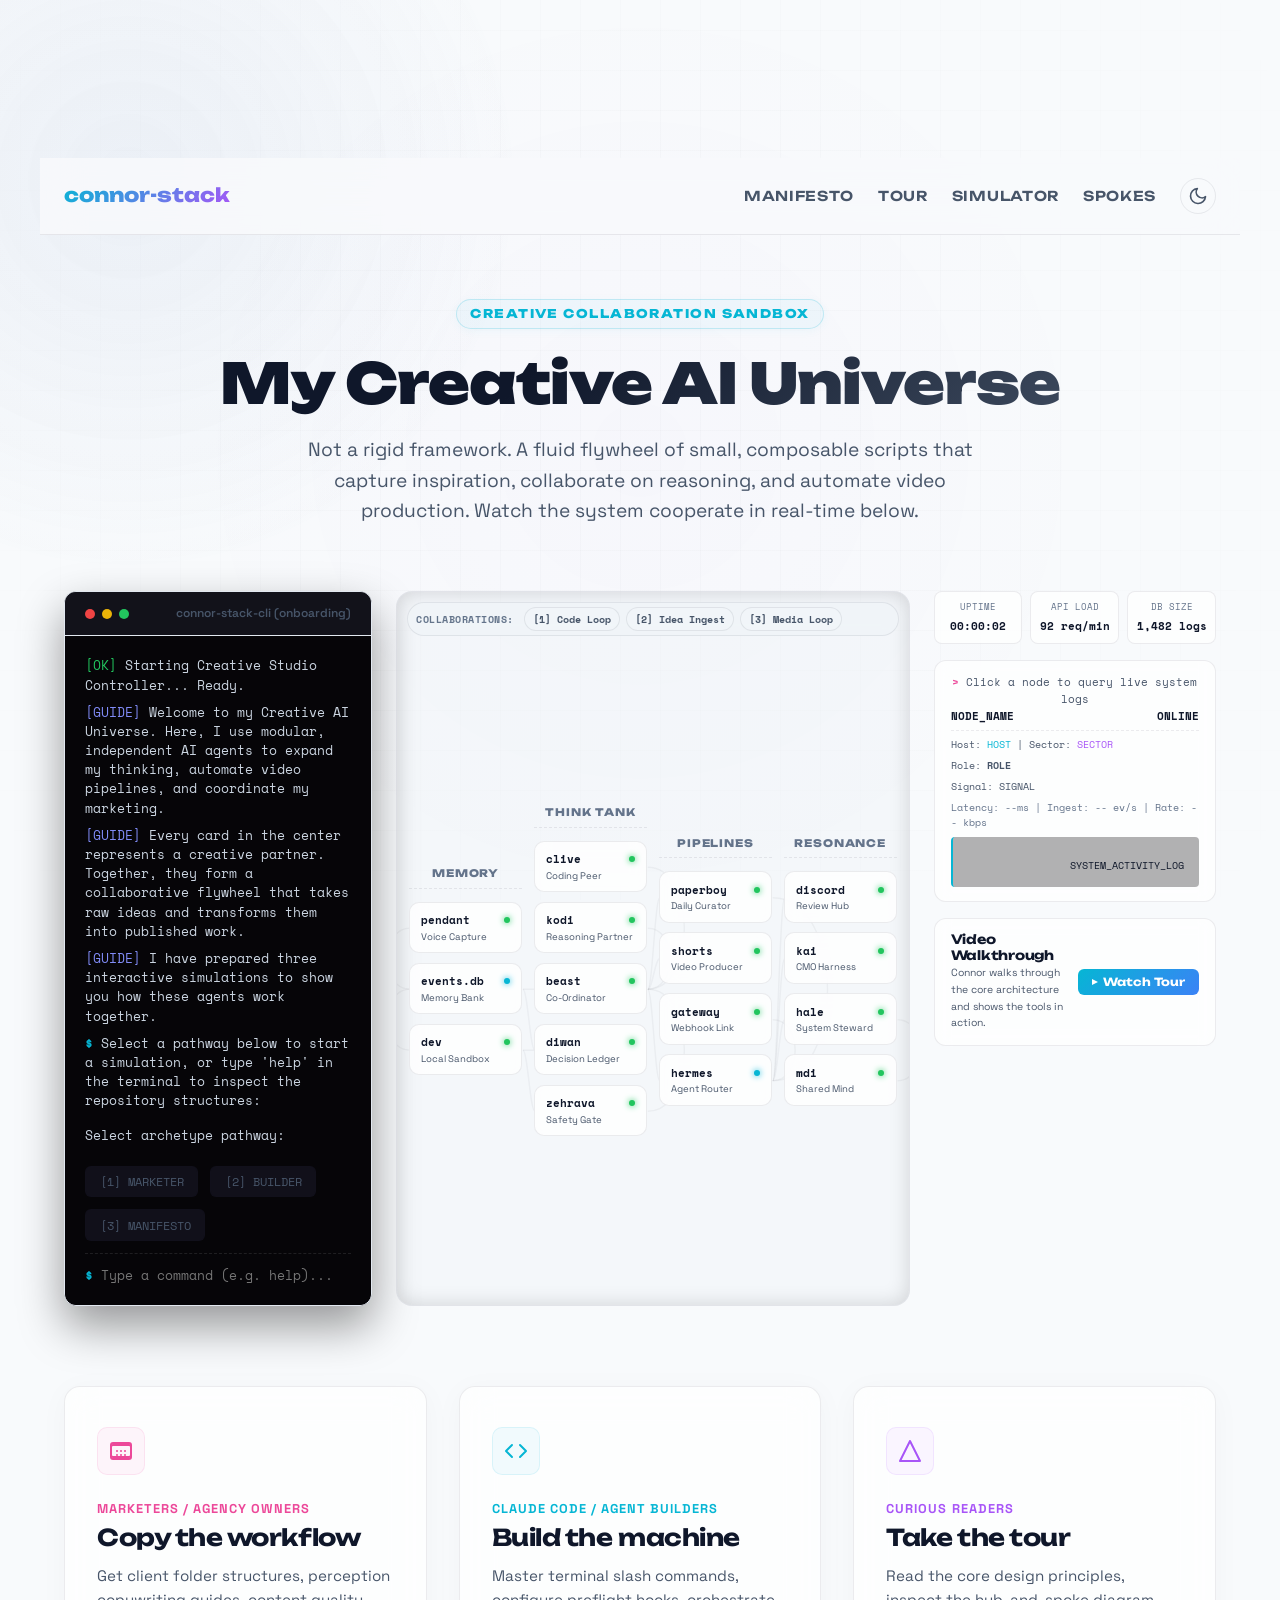
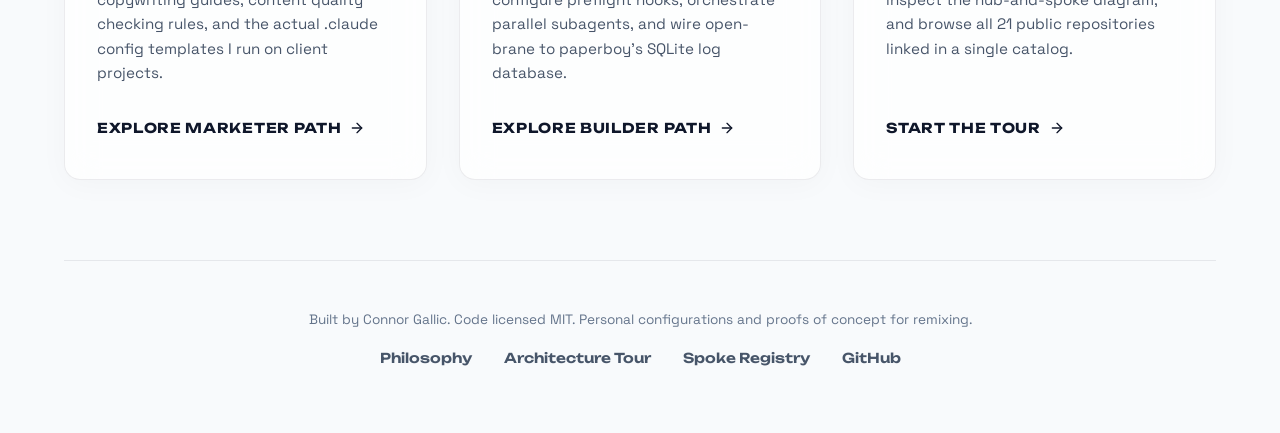
==== commit ff5327df: "Rebrand Ralph loop to Kai CMO Harness, overhaul client folder structure explorer with SVG icons and " ====
--- a/index.html
+++ b/index.html
@@ -728,7 +728,7 @@
                   <span class="node-title">kai</span>
                   <span class="node-status-dot online"></span>
                 </div>
-                <div class="node-desc">Marketing Partner</div>
+                <div class="node-desc">CMO Harness</div>
               </div>
               <div class="node-card" id="node-hale" data-node-key="hale">
                 <div class="node-header">
@@ -1305,7 +1305,7 @@
             setTimeout(() => { writeTermLine("Checking Stage 3: PIPELINES (Automating output)...", "system"); }, 1100);
             setTimeout(() => { writeTermLine("  Daily Curator (paperboy), Video Producer (shorts), Webhook Link (gateway), and Router (hermes) are synchronized.", "success"); }, 1400);
             setTimeout(() => { writeTermLine("Checking Stage 4: RESONANCE (Amplifying reach)...", "system"); }, 1600);
-            setTimeout(() => { writeTermLine("  Review Hub (discord), Marketing Partner (kai), Steward (hale), and Collective (mdi) are online.", "success"); }, 1900);
+            setTimeout(() => { writeTermLine("  Review Hub (discord), CMO Harness (kai), Steward (hale), and Collective (mdi) are online.", "success"); }, 1900);
             setTimeout(() => {
               writeTermLine("All 16 creative nodes are connected, healthy, and cooperating.", "success");
               playSuccess();
@@ -1321,7 +1321,7 @@
             setTimeout(() => { writeTermLine("  Ingesting events: Checking events.db for incoming audio or code sandboxes updates.", "system"); }, 300);
             setTimeout(() => { writeTermLine("  Consulting peers: Running Clive and Kodi coding prompts to optimize file layouts.", "system"); }, 500);
             setTimeout(() => { writeTermLine("  Driving pipelines: Preparing news curator scans and automated media rendering.", "system"); }, 700);
-            setTimeout(() => { writeTermLine("  Broadcasting alerts: Dispatching review logs to Discord channels and Kai marketer.", "system"); }, 900);
+            setTimeout(() => { writeTermLine("  Broadcasting alerts: Dispatching review logs to Discord channels and CMO Harness.", "system"); }, 900);
             setTimeout(() => {
               writeTermLine("Beast Mode: ACTIVE. All cognitive loops are operating at full capacity.", "success");
               playSuccess();
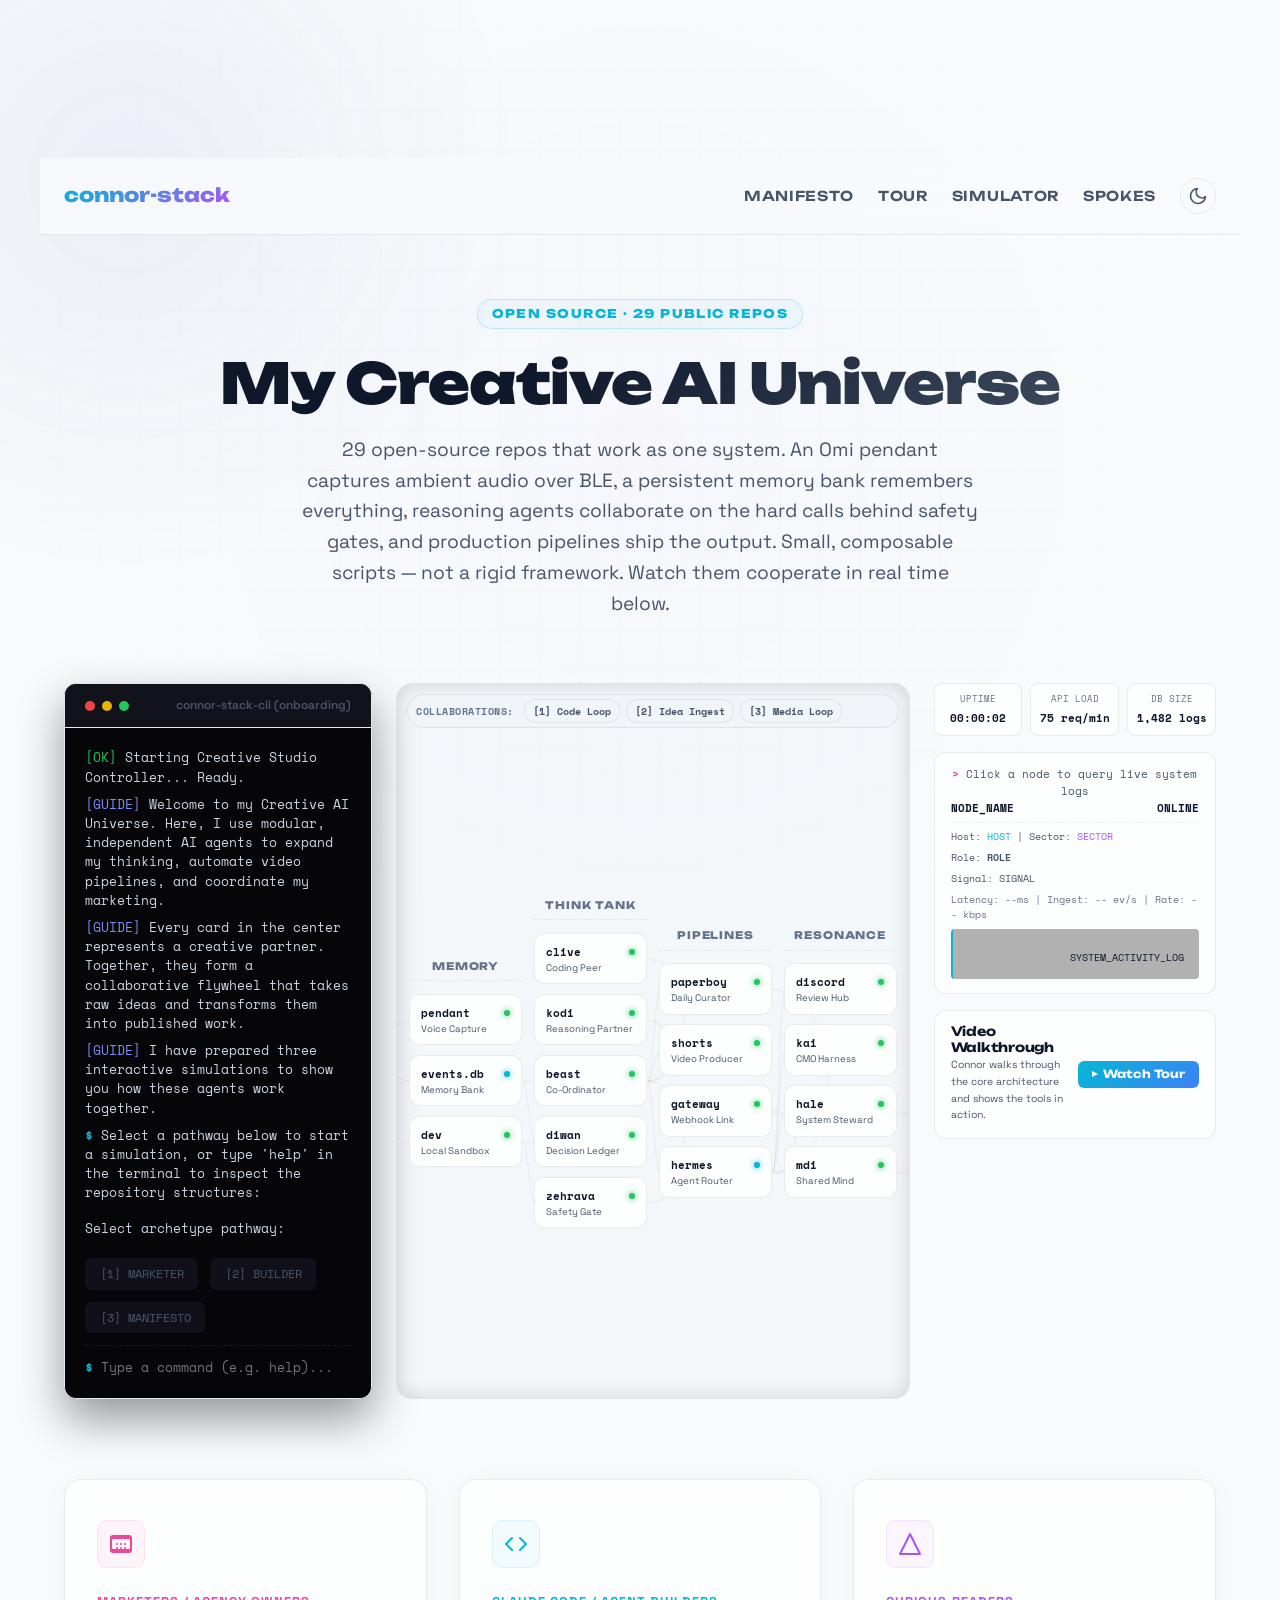
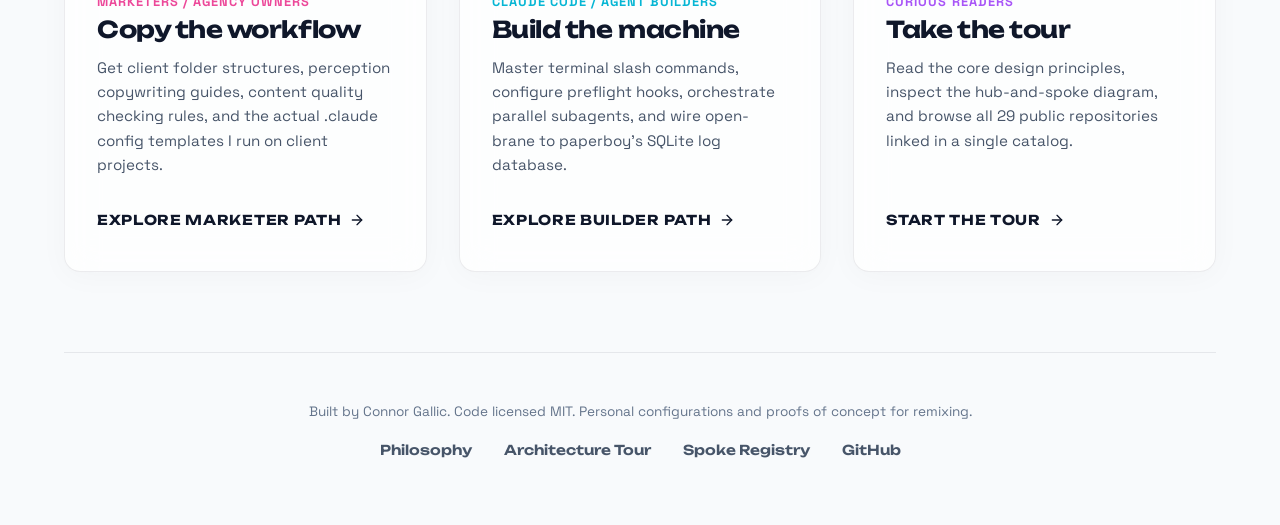
==== commit 71cbed42: "Refresh homepage to reflect the full 29-repo stack - Rewrite hero to concretely describe the system:" ====
--- a/index.html
+++ b/index.html
@@ -575,9 +575,9 @@
     <!-- Main Content Area -->
     <main role="main">
       <section class="hero" aria-labelledby="main-heading">
-        <span class="hero-tag">Creative Collaboration Sandbox</span>
+        <span class="hero-tag">Open Source · 29 Public Repos</span>
         <h1 class="hero-title" id="main-heading">My Creative AI Universe</h1>
-        <p class="hero-subtitle">Not a rigid framework. A fluid flywheel of small, composable scripts that capture inspiration, collaborate on reasoning, and automate video production. Watch the system cooperate in real-time below.</p>
+        <p class="hero-subtitle">29 open-source repos that work as one system. An Omi pendant captures ambient audio over BLE, a persistent memory bank remembers everything, reasoning agents collaborate on the hard calls behind safety gates, and production pipelines ship the output. Small, composable scripts — not a rigid framework. Watch them cooperate in real time below.</p>
       </section>
 
       <!-- Active Dashboard: Onboarding Terminal + Stack Status -->
@@ -877,7 +877,7 @@
           </div>
           <span class="door-meta">Curious Readers</span>
           <h3 class="door-title">Take the tour</h3>
-          <p class="door-desc">Read the core design principles, inspect the hub-and-spoke diagram, and browse all 21 public repositories linked in a single catalog.</p>
+          <p class="door-desc">Read the core design principles, inspect the hub-and-spoke diagram, and browse all 29 public repositories linked in a single catalog.</p>
           <span class="door-action">
             <span>Start the Tour</span>
             <svg class="arrow-icon" width="16" height="16" viewBox="0 0 24 24" fill="none" stroke="currentColor" stroke-width="2" stroke-linecap="round" stroke-linejoin="round">
@@ -1260,7 +1260,7 @@
             writeTermLine("  marketer/       - Copywriting folders, brand audits, prompt templates", "system");
             writeTermLine("  cmo-simulator.html - Multi-agent marketing copywriter playground", "system");
             writeTermLine("  philosophy.html - Core design principles & the case for composable AI", "system");
-            writeTermLine("  spokes.html     - Full catalog of the 21 repositories in the stack", "system");
+            writeTermLine("  spokes.html     - Full catalog of the 29 repositories in the stack", "system");
             writeTermLine("  tour.html       - A step-by-step walkthrough of my workspace", "system");
             break;
           case 'cat':
@@ -1278,8 +1278,8 @@
               writeTermLine("  transparent, secure, and infinitely flexible. AI is a partner, not a replacement.", "system");
             } else if (arg.includes('spokes') || arg.includes('registry')) {
               writeTermLine("Reading spokes.html...", "system");
-              writeTermLine("The Spoke Registry lists all 21 micro-modules in my system, including", "system");
-              writeTermLine("ambient voice capture, news scraping, video generation, and security pipelines.", "system");
+              writeTermLine("The Spoke Registry lists all 29 micro-modules in my system, including", "system");
+              writeTermLine("ambient pendant capture, news scraping, video generation, and security pipelines.", "system");
             } else if (arg.includes('cmo') || arg.includes('simulator')) {
               writeTermLine("Reading cmo-simulator.html...", "system");
               writeTermLine("The CMO Simulator is an interactive playground that simulates how my AI team", "system");
@@ -1378,19 +1378,19 @@
         prompt: "You are my memory agent. Search events.db for the last 5 voice transcripts related to video concepts and outline their core themes."
       },
       pendant: {
-        name: 'Voice Capture',
-        repo: 'pendant',
+        name: 'Ambient Capture',
+        repo: 'omi-pendant-chronicle',
         sector: 'MEMORY',
         status: 'ONLINE',
         host: 'Omi Wearable',
-        role: 'Ambient Audio Streamer',
+        role: 'BLE Audio Capture',
         logs: [
-          "[PENDANT] Streaming PCM audio packets to Tailscale endpoint agent:8772/raw",
-          "[PENDANT] Running voice transcription check... Transcribed 12 words",
-          "[PENDANT] Wake-word detected: preparing idea summary package",
-          "[PENDANT] Realtime connection healthy (latency: 14ms)"
+          "[PENDANT] Connected to Omi pendant over BLE — draining offline storage",
+          "[PENDANT] Uploading raw Opus frames to self-hosted backend (/raw-batch)",
+          "[PENDANT] 3-day on-phone ring buffer healthy — no cloud in the loop",
+          "[PENDANT] Capture clients are open source: cgallic/omi-pendant-chronicle"
         ],
-        prompt: "Listen to the audio feed. Capture any wake-word trigger like 'idea' and write down the action items."
+        prompt: "Drain the Omi pendant's offline storage over BLE, rebuild the Opus frames, and ship them to my self-hosted backend — never the Omi cloud."
       },
       dev: {
         name: 'Local Sandbox',
@@ -1596,7 +1596,7 @@
         role: 'Decentralized Consciousness',
         logs: [
           "[MDI] Solana Oracle active: validating task consensus on-chain",
-          "[MDI] Moonshot Kimi node active on ECS (100.86.194.121)",
+          "[MDI] Moonshot Kimi node active on ECS (us-east cluster)",
           "[MDI] Processing wake-up skill trigger from ClawdHub",
           "[MDI] Autonomous agent collective checking dead-internet message streams"
         ],
